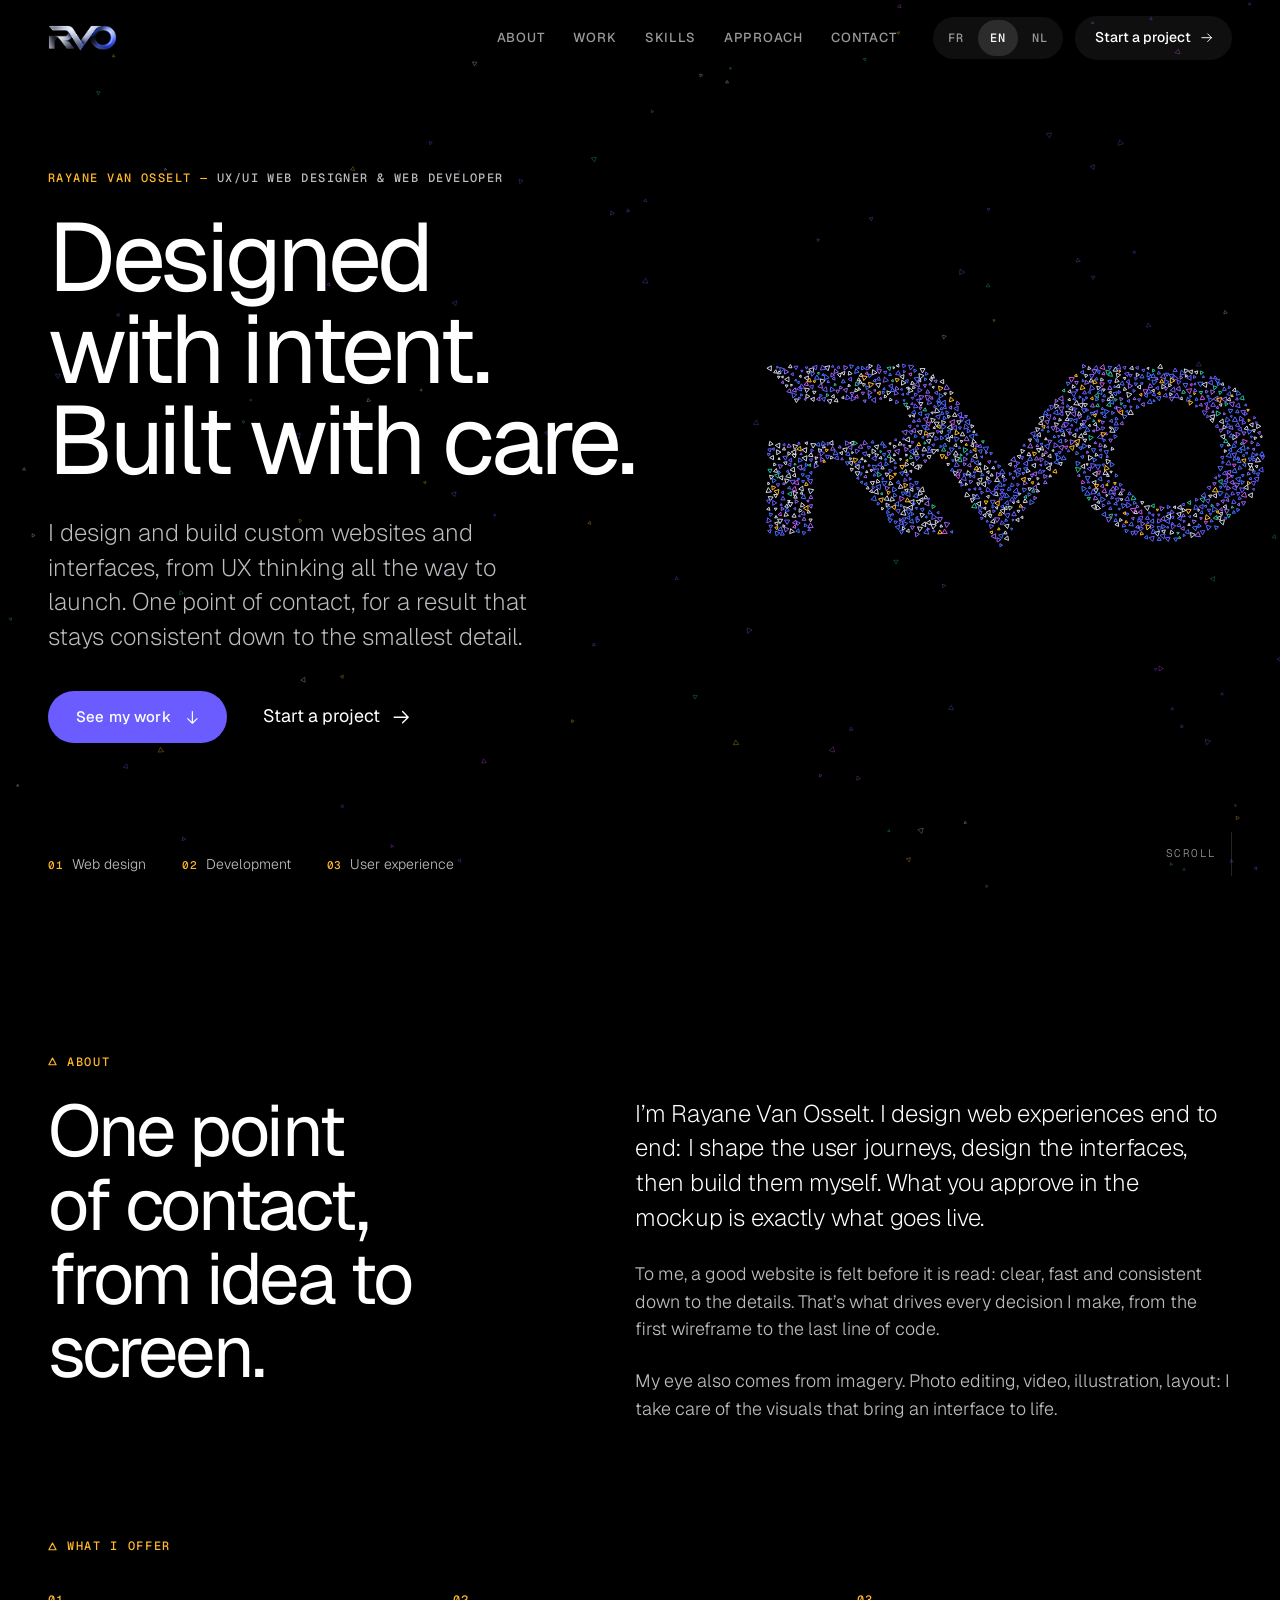
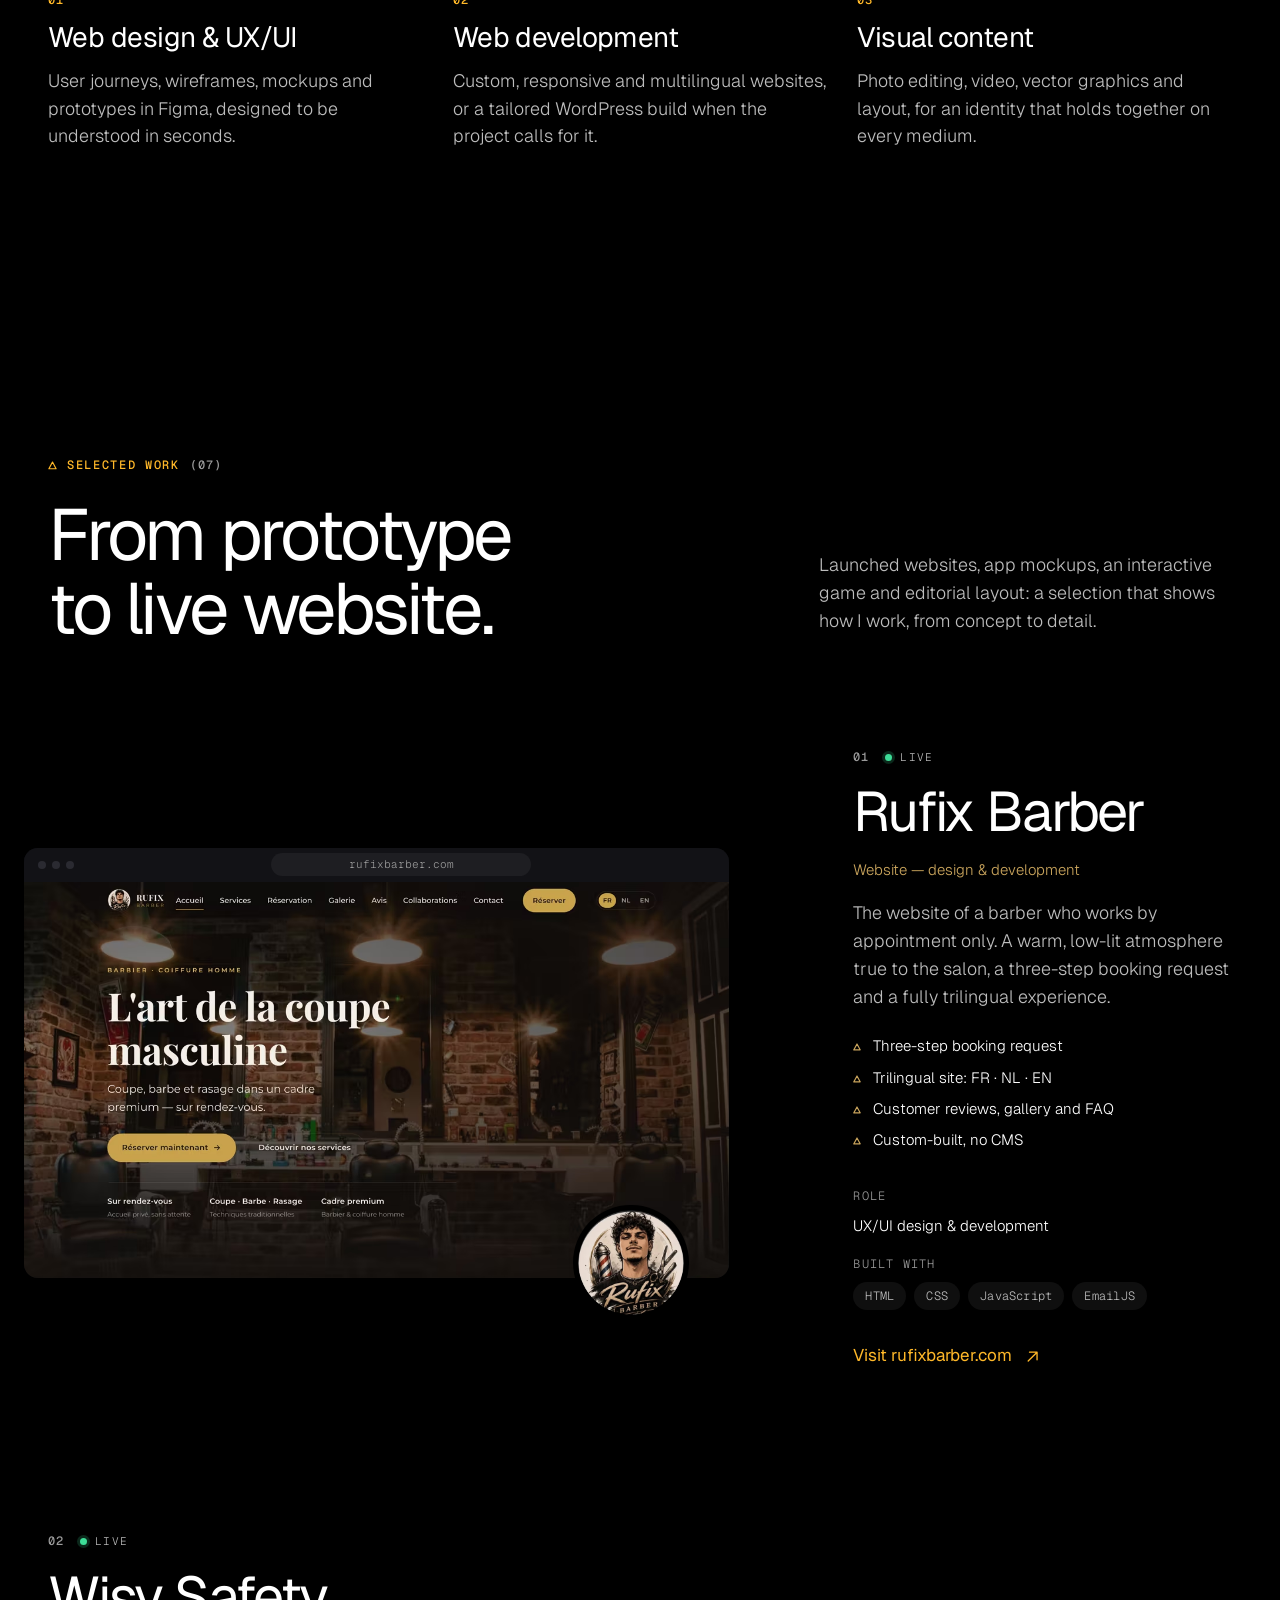
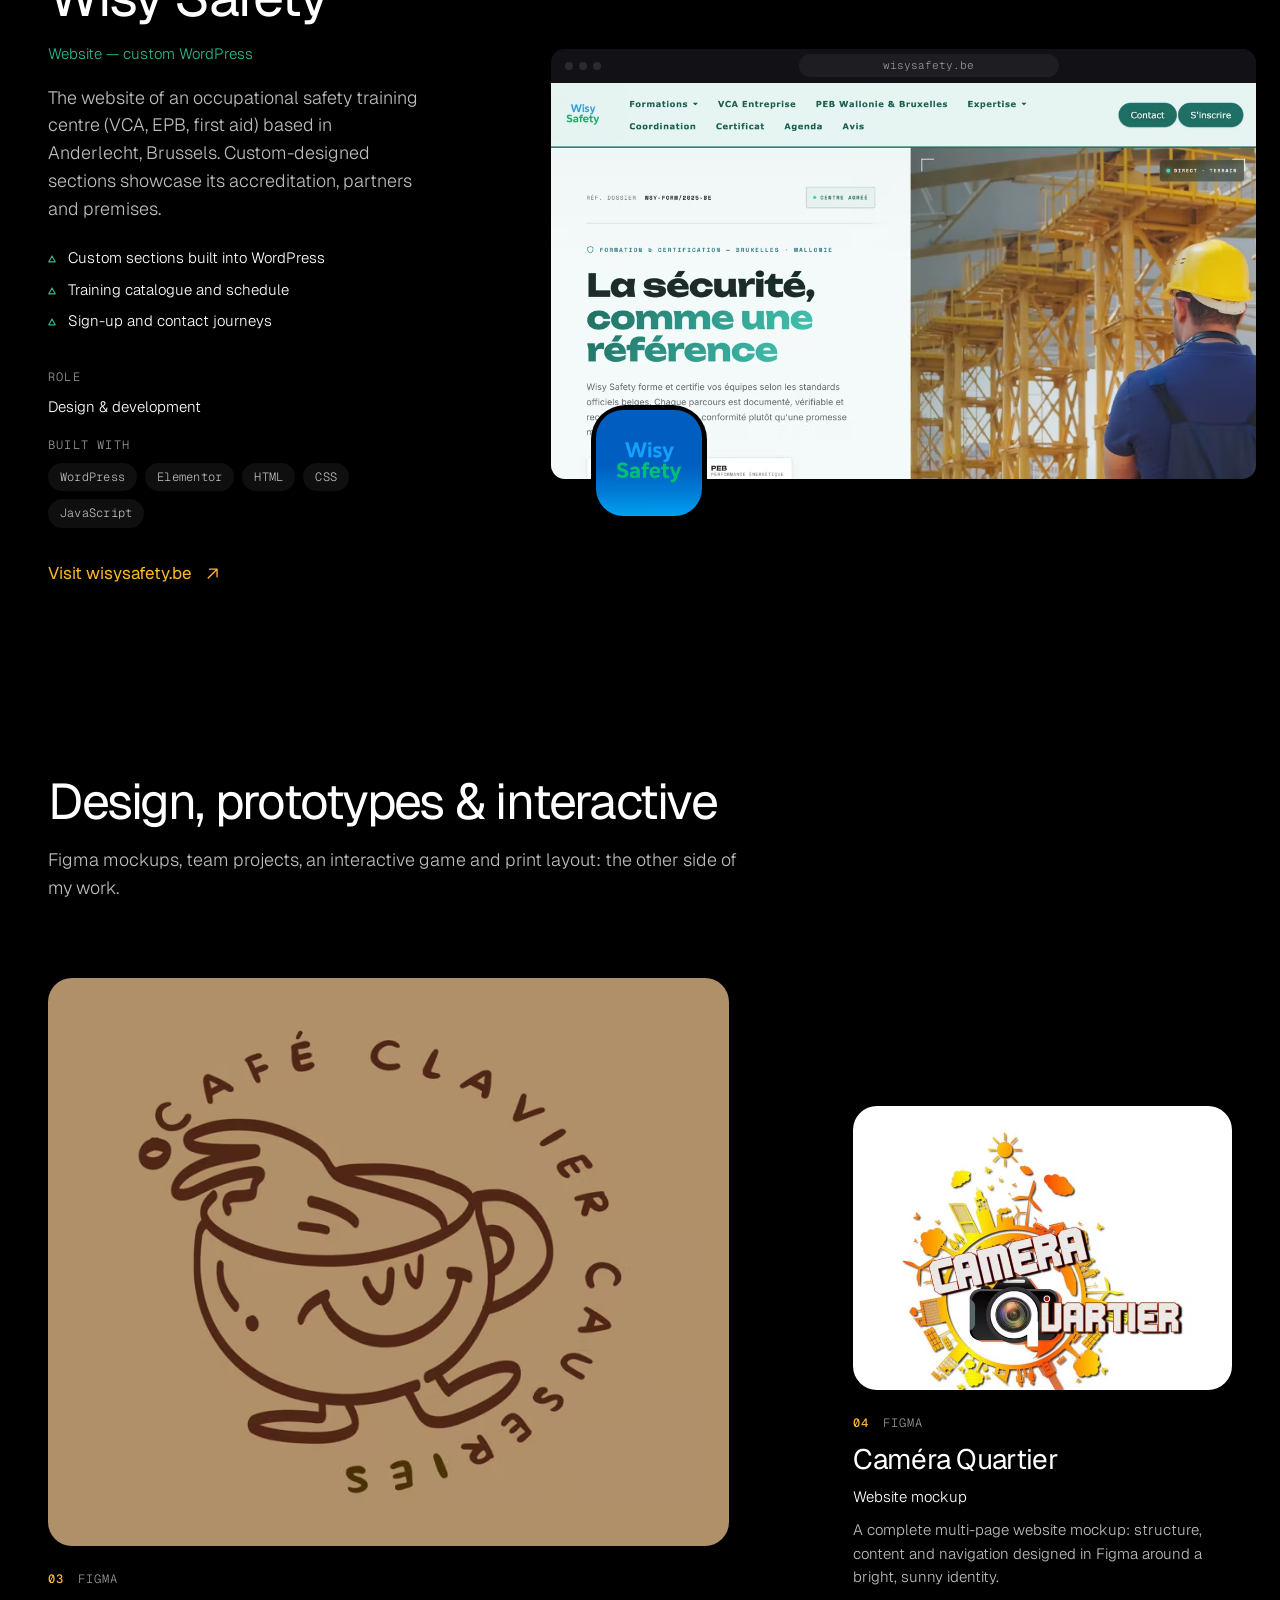
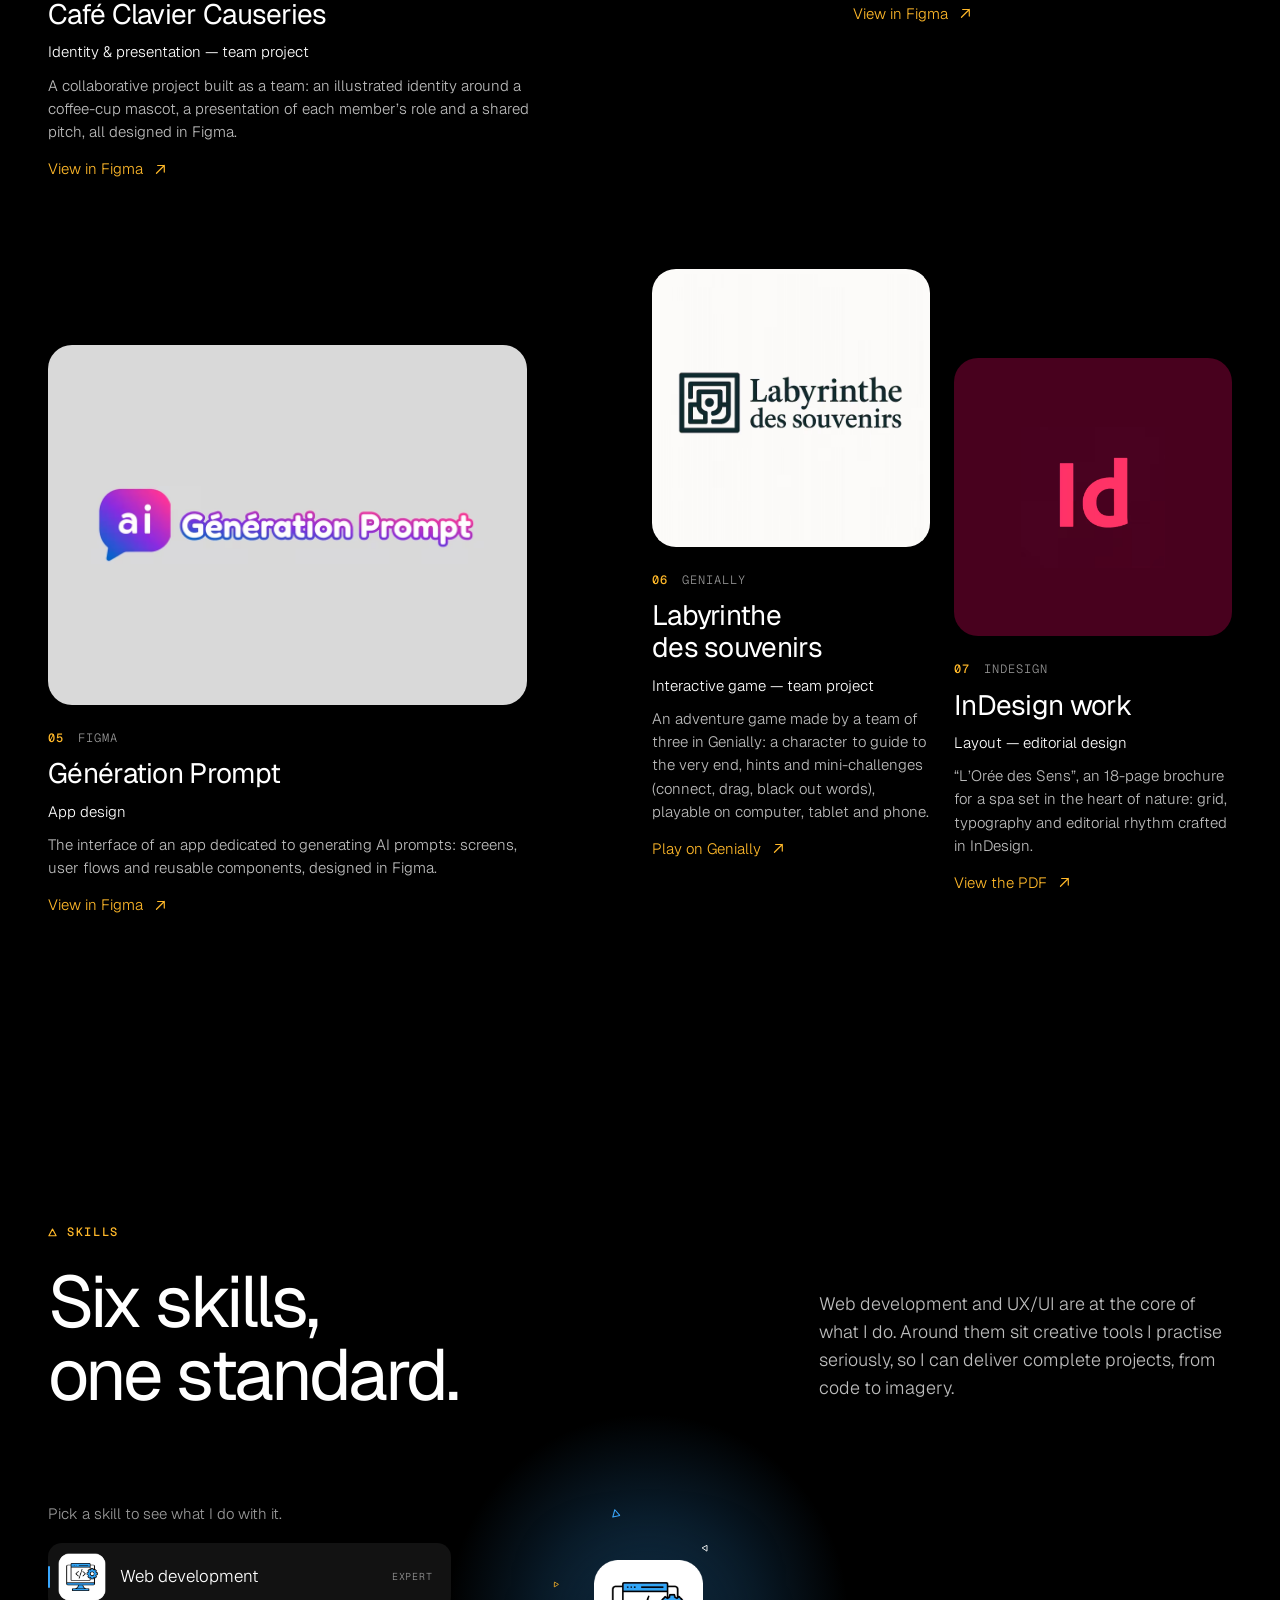
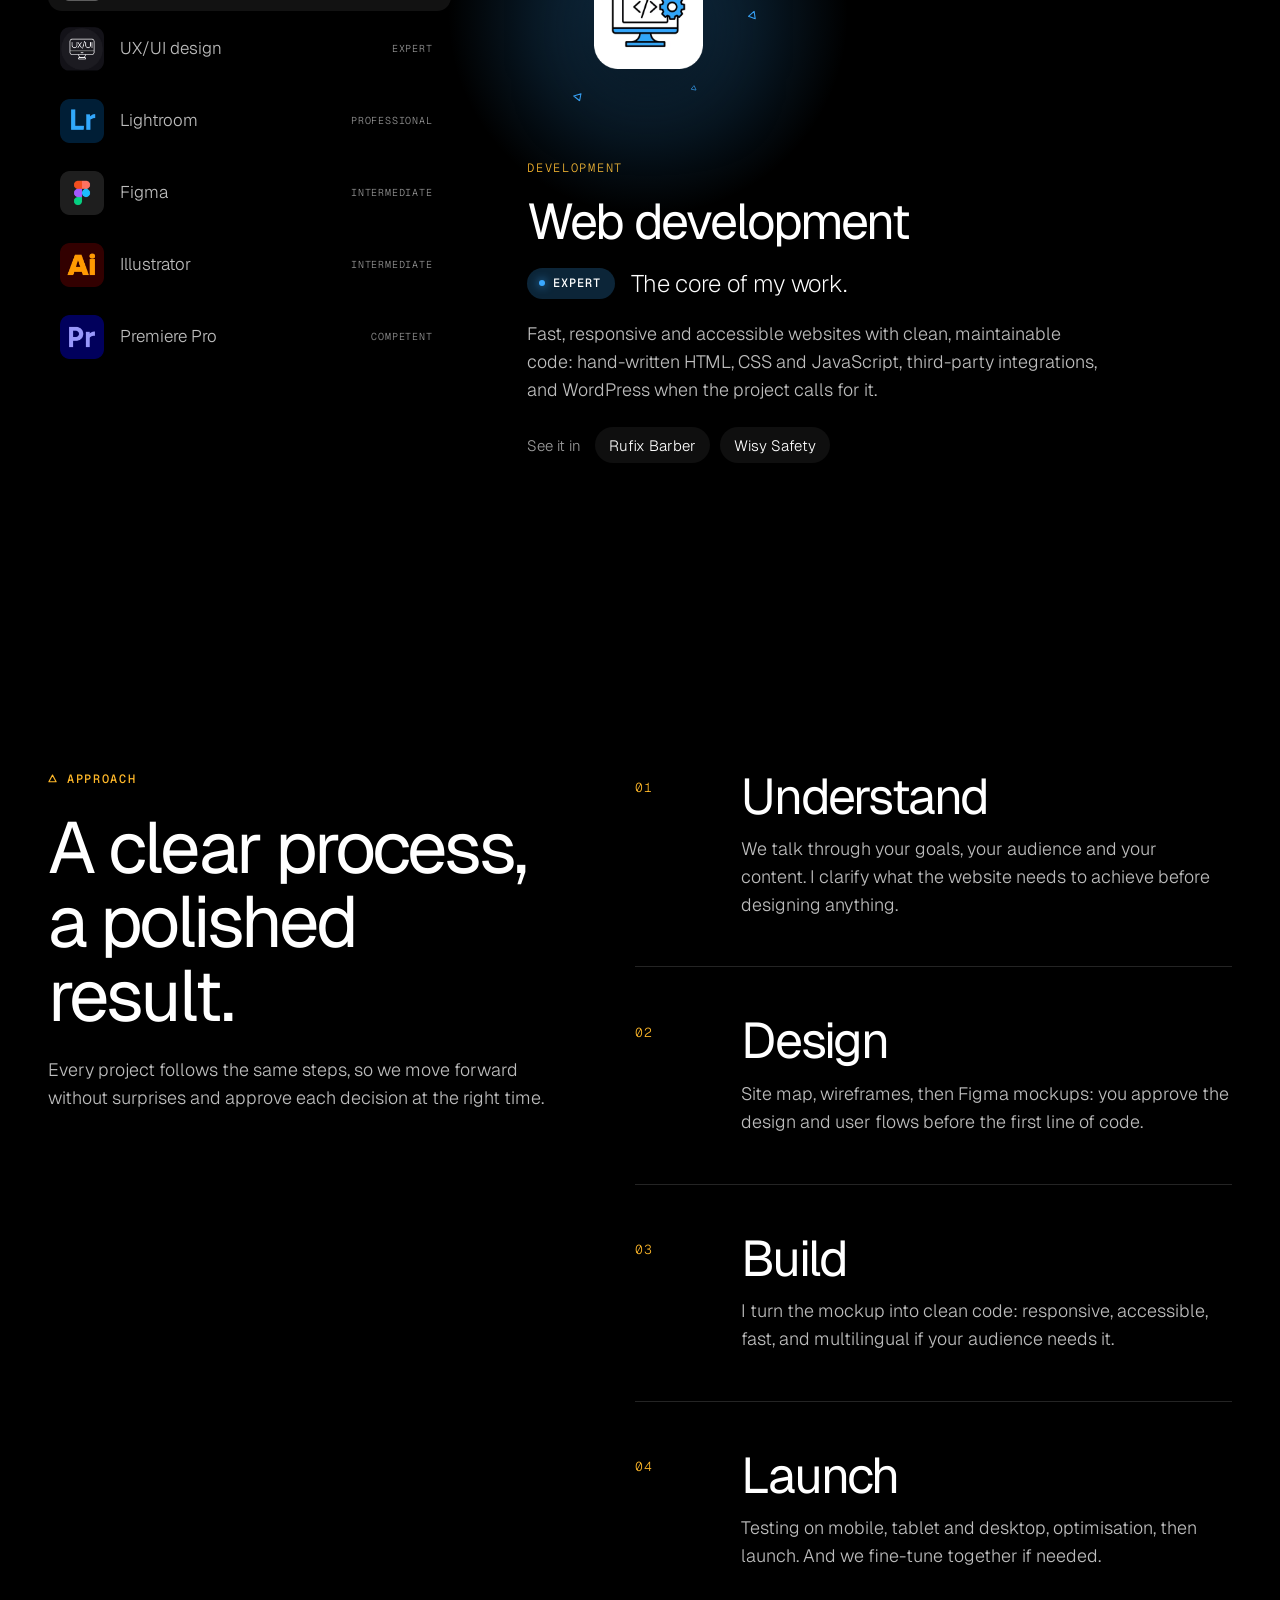
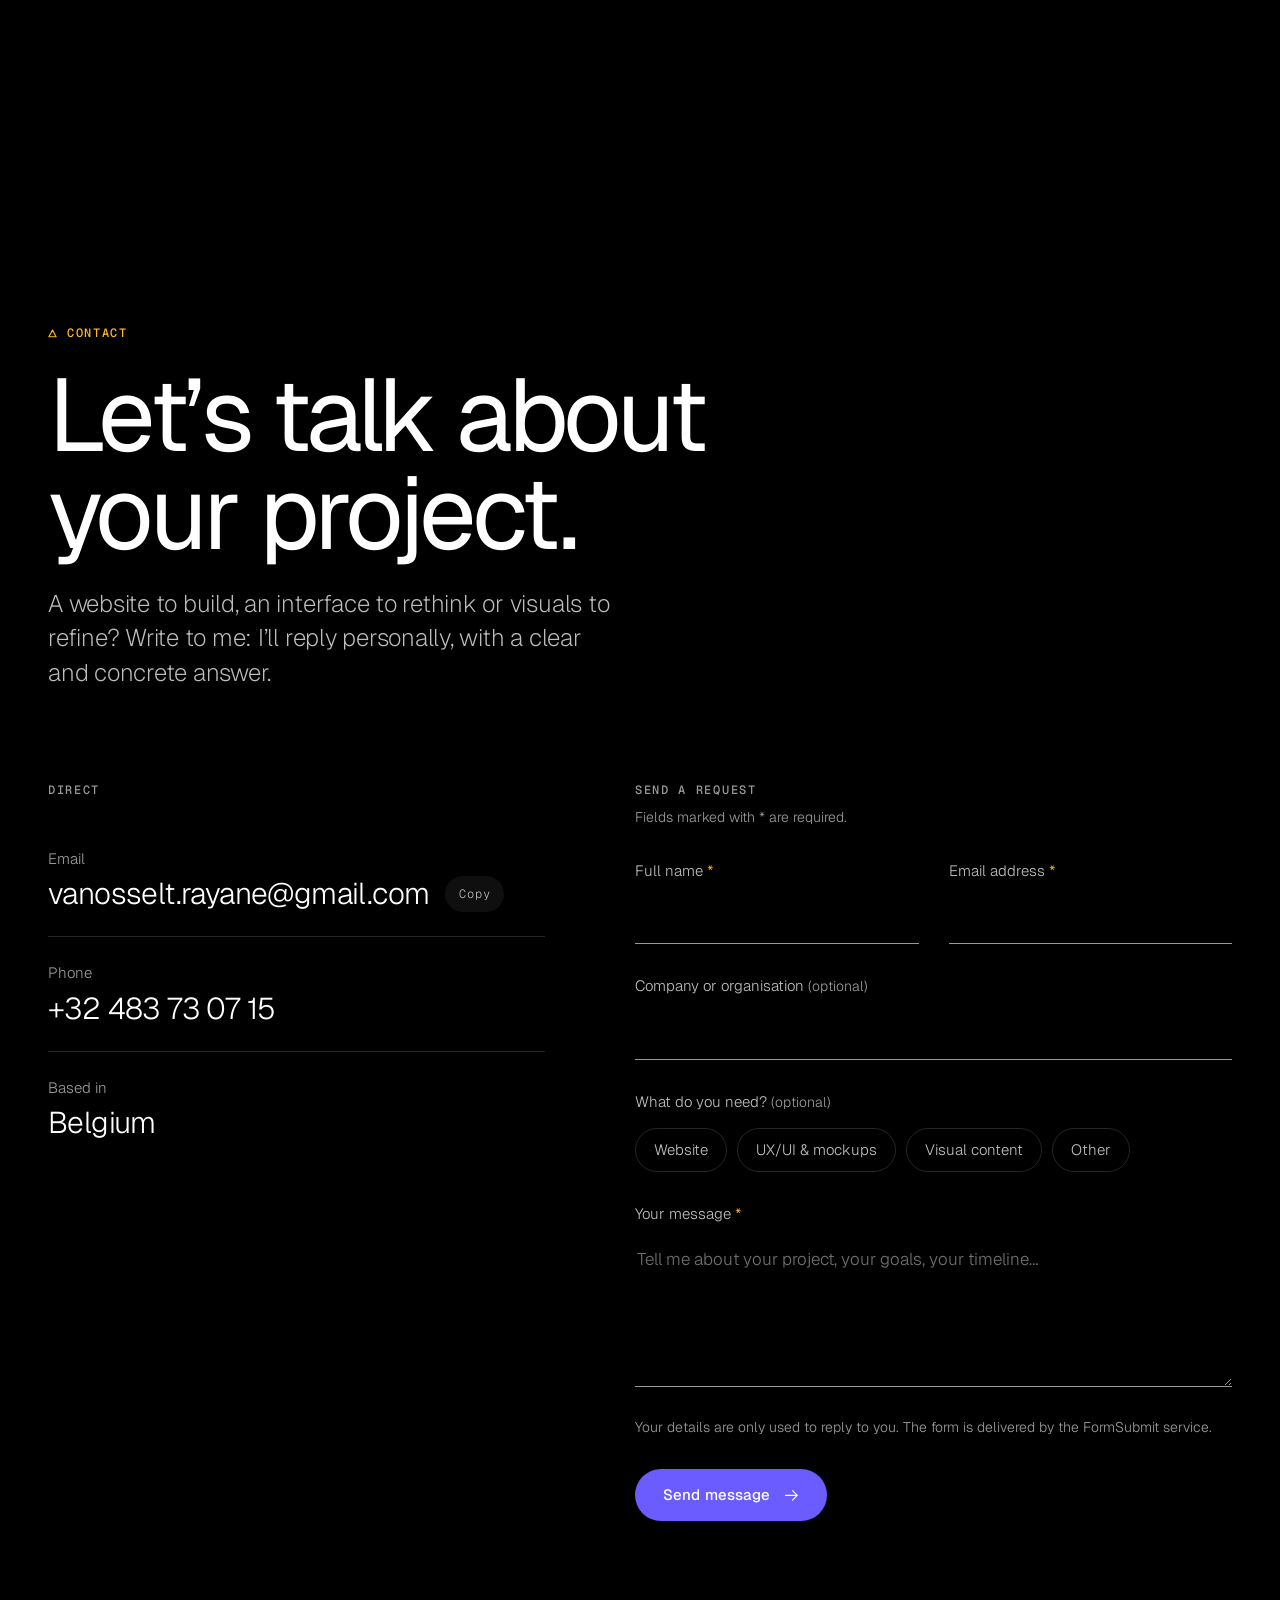
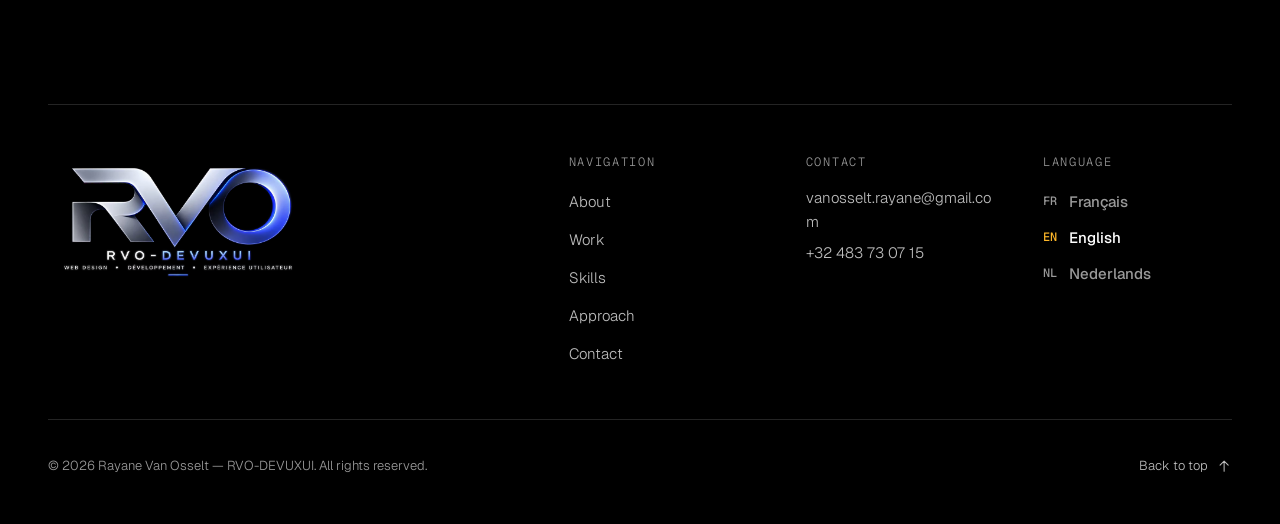
==== en/index.html @ b2748420 "Création du projet" ====
<!doctype html>
<html lang="en" class="no-js">
<head>
  <meta charset="utf-8">
  <meta name="viewport" content="width=device-width, initial-scale=1, viewport-fit=cover">
  <title>Rayane Van Osselt — UX/UI Web Designer &amp; Web Developer | RVO</title>
  <meta name="description" content="Portfolio of Rayane Van Osselt (RVO), UX/UI web designer and web developer in Belgium: custom websites, interfaces and polished visuals.">
  <meta name="author" content="Rayane Van Osselt">
  <link rel="canonical" href="https://rayanevanosselt.github.io/My-Portofolio/en/">
  <link rel="alternate" hreflang="fr" href="https://rayanevanosselt.github.io/My-Portofolio/">
  <link rel="alternate" hreflang="en" href="https://rayanevanosselt.github.io/My-Portofolio/en/">
  <link rel="alternate" hreflang="nl" href="https://rayanevanosselt.github.io/My-Portofolio/nl/">
  <link rel="alternate" hreflang="x-default" href="https://rayanevanosselt.github.io/My-Portofolio/">

  <meta name="theme-color" content="#000000">
  <meta name="color-scheme" content="dark">

  <meta property="og:type" content="website">
  <meta property="og:site_name" content="RVO — Rayane Van Osselt">
  <meta property="og:title" content="Rayane Van Osselt — Web design, development &amp; UX/UI">
  <meta property="og:description" content="Portfolio of Rayane Van Osselt (RVO), UX/UI web designer and web developer in Belgium: custom websites, interfaces and polished visuals.">
  <meta property="og:url" content="https://rayanevanosselt.github.io/My-Portofolio/en/">
  <meta property="og:image" content="https://rayanevanosselt.github.io/My-Portofolio/assets/img/brand/og-image.jpg">
  <meta property="og:image:width" content="1200">
  <meta property="og:image:height" content="630">
  <meta property="og:image:alt" content="RVO-DEVUXUI logo: web design, development, user experience">
  <meta property="og:locale" content="en_GB">
  <meta property="og:locale:alternate" content="fr_BE">
  <meta property="og:locale:alternate" content="nl_BE">

  <meta name="twitter:card" content="summary_large_image">

  <link rel="icon" href="../favicon.ico" sizes="32x32 48x48">
  <link rel="apple-touch-icon" href="../assets/img/brand/apple-touch-icon.png">
  <link rel="manifest" href="../site.webmanifest">

  <link rel="preconnect" href="https://fonts.googleapis.com">
  <link rel="preconnect" href="https://fonts.gstatic.com" crossorigin>
  <link rel="stylesheet" href="https://fonts.googleapis.com/css2?family=Geist+Mono:wght@400;500&family=Geist:wght@200..700&display=swap">
  <link rel="stylesheet" href="../assets/css/main.css?v=68f683b667">

  <script>
    (function (d, w) {
      var root = d.documentElement;
      root.classList.replace('no-js', 'js');
      try {
        var saved = w.localStorage.getItem('rvo:lang');
        if (w.sessionStorage.getItem('rvo:lang-switch')) root.classList.add('is-lang-switch');
      } catch (e) {}
    })(document, window);
  </script>
  <script type="importmap">{"imports":{"../assets/js/data/rvo-points.js":"../assets/js/data/rvo-points.js?v=3d1e92873a","../assets/js/main.js":"../assets/js/main.js?v=f0aefd84a9","../assets/js/modules/constellation.js":"../assets/js/modules/constellation.js?v=b98fe73303","../assets/js/modules/contact.js":"../assets/js/modules/contact.js?v=19152c16e9","../assets/js/modules/header.js":"../assets/js/modules/header.js?v=0f2d52e642","../assets/js/modules/language.js":"../assets/js/modules/language.js?v=b19ee75278","../assets/js/modules/menu.js":"../assets/js/modules/menu.js?v=546b6b1511","../assets/js/modules/reveal.js":"../assets/js/modules/reveal.js?v=4427d37635","../assets/js/modules/skills.js":"../assets/js/modules/skills.js?v=ba163e7f9e"}}</script>
  <link rel="modulepreload" href="../assets/js/data/rvo-points.js?v=3d1e92873a">
  <link rel="modulepreload" href="../assets/js/modules/constellation.js?v=b98fe73303">
  <link rel="modulepreload" href="../assets/js/modules/contact.js?v=19152c16e9">
  <link rel="modulepreload" href="../assets/js/modules/header.js?v=0f2d52e642">
  <link rel="modulepreload" href="../assets/js/modules/language.js?v=b19ee75278">
  <link rel="modulepreload" href="../assets/js/modules/menu.js?v=546b6b1511">
  <link rel="modulepreload" href="../assets/js/modules/reveal.js?v=4427d37635">
  <link rel="modulepreload" href="../assets/js/modules/skills.js?v=ba163e7f9e">

  <script type="module" src="../assets/js/main.js?v=0e2c525be6"></script>
  <script type="application/ld+json">{"@context":"https://schema.org","@graph":[{"@type":"Person","@id":"https://rayanevanosselt.github.io/My-Portofolio/#person","name":"Rayane Van Osselt","alternateName":"RVO","jobTitle":"UX/UI web designer & web developer","url":"https://rayanevanosselt.github.io/My-Portofolio/","email":"mailto:vanosselt.rayane@gmail.com","telephone":"+32483730715","image":"https://rayanevanosselt.github.io/My-Portofolio/assets/img/brand/og-image.jpg","knowsAbout":["Web development","UX/UI design","Figma","Adobe Illustrator","Adobe Lightroom","Adobe Premiere Pro","WordPress"]},{"@type":"WebSite","@id":"https://rayanevanosselt.github.io/My-Portofolio/#website","url":"https://rayanevanosselt.github.io/My-Portofolio/","name":"RVO — Rayane Van Osselt","inLanguage":["fr","en","nl"],"publisher":{"@id":"https://rayanevanosselt.github.io/My-Portofolio/#person"}},{"@type":"WebPage","@id":"https://rayanevanosselt.github.io/My-Portofolio/en/#webpage","url":"https://rayanevanosselt.github.io/My-Portofolio/en/","name":"Rayane Van Osselt — UX/UI Web Designer & Web Developer | RVO","description":"Portfolio of Rayane Van Osselt (RVO), UX/UI web designer and web developer in Belgium: custom websites, interfaces and polished visuals.","inLanguage":"en","isPartOf":{"@id":"https://rayanevanosselt.github.io/My-Portofolio/#website"},"about":{"@id":"https://rayanevanosselt.github.io/My-Portofolio/#person"}}]}</script>
</head>
<body>
  <a class="skip-link" href="#main">Skip to content</a>

  <header class="site-header" data-header>
    <div class="site-header__inner">
      <a class="brand" href="#top" aria-label="RVO — Rayane Van Osselt, back to top">
        <picture class="brand__mark">
          <source type="image/avif" srcset="../assets/img/brand/rvo-mark.avif">
          <img src="../assets/img/brand/rvo-mark.png" width="342" height="128" alt="">
        </picture>
        <span class="brand__name" aria-hidden="true">Rayane Van Osselt</span>
      </a>

      <nav class="site-nav" aria-label="Main navigation">
        <ul class="site-nav__list">
          <li><a href="#about" data-nav-link="about"><span class="nav-index" aria-hidden="true">01</span><span class="nav-label">About</span></a></li>
<li><a href="#work" data-nav-link="work"><span class="nav-index" aria-hidden="true">02</span><span class="nav-label">Work</span></a></li>
<li><a href="#skills" data-nav-link="skills"><span class="nav-index" aria-hidden="true">03</span><span class="nav-label">Skills</span></a></li>
<li><a href="#method" data-nav-link="method"><span class="nav-index" aria-hidden="true">04</span><span class="nav-label">Approach</span></a></li>
<li><a href="#contact" data-nav-link="contact"><span class="nav-index" aria-hidden="true">05</span><span class="nav-label">Contact</span></a></li>

        </ul>
      </nav>

      <div class="site-header__actions">
        <nav class="lang-switch" aria-label="Choose language">
          <ul class="lang-switch__list">
            <li><a class="lang-link" href="../" hreflang="fr" lang="fr" data-lang-link="fr"><span class="lang-link__short" aria-hidden="true">FR</span><span class="lang-link__name">Français</span></a></li>
<li><a class="lang-link" href="./" hreflang="en" lang="en" data-lang-link="en" aria-current="true"><span class="lang-link__short" aria-hidden="true">EN</span><span class="lang-link__name">English</span></a></li>
<li><a class="lang-link" href="../nl/" hreflang="nl" lang="nl" data-lang-link="nl"><span class="lang-link__short" aria-hidden="true">NL</span><span class="lang-link__name">Nederlands</span></a></li>

          </ul>
        </nav>
        <a class="header-cta" href="#contact"><span>Start a project</span><svg class="icon" viewBox="0 0 24 24" aria-hidden="true" focusable="false"><path d="M4.5 12h15m-6-6 6 6-6 6"/></svg></a>
        <button class="menu-button" type="button" aria-expanded="false" aria-controls="mobile-menu" data-menu-open>
          <span class="sr-only">Open menu</span>
          <span class="menu-button__bars" aria-hidden="true"></span>
        </button>
      </div>
    </div>
  </header>

  <dialog class="mobile-menu" id="mobile-menu" aria-label="Menu" data-menu>
    <div class="mobile-menu__top">
      <picture class="brand__mark">
        <source type="image/avif" srcset="../assets/img/brand/rvo-mark.avif">
        <img src="../assets/img/brand/rvo-mark.png" width="342" height="128" alt="RVO">
      </picture>
      <button class="menu-close" type="button" data-menu-close>
        <span class="sr-only">Close menu</span>
        <span class="menu-close__icon" aria-hidden="true"></span>
      </button>
    </div>
    <nav class="mobile-menu__nav" aria-label="Main navigation">
      <ul>
        <li><a href="#about" data-nav-link="about"><span class="nav-index" aria-hidden="true">01</span><span class="nav-label">About</span></a></li>
<li><a href="#work" data-nav-link="work"><span class="nav-index" aria-hidden="true">02</span><span class="nav-label">Work</span></a></li>
<li><a href="#skills" data-nav-link="skills"><span class="nav-index" aria-hidden="true">03</span><span class="nav-label">Skills</span></a></li>
<li><a href="#method" data-nav-link="method"><span class="nav-index" aria-hidden="true">04</span><span class="nav-label">Approach</span></a></li>
<li><a href="#contact" data-nav-link="contact"><span class="nav-index" aria-hidden="true">05</span><span class="nav-label">Contact</span></a></li>

      </ul>
    </nav>
    <div class="mobile-menu__foot">
      <nav class="lang-switch lang-switch--full" aria-label="Choose language">
        <ul class="lang-switch__list">
          <li><a class="lang-link" href="../" hreflang="fr" lang="fr" data-lang-link="fr"><span class="lang-link__short" aria-hidden="true">FR</span><span class="lang-link__name">Français</span></a></li>
<li><a class="lang-link" href="./" hreflang="en" lang="en" data-lang-link="en" aria-current="true"><span class="lang-link__short" aria-hidden="true">EN</span><span class="lang-link__name">English</span></a></li>
<li><a class="lang-link" href="../nl/" hreflang="nl" lang="nl" data-lang-link="nl"><span class="lang-link__short" aria-hidden="true">NL</span><span class="lang-link__name">Nederlands</span></a></li>

        </ul>
      </nav>
      <a class="mobile-menu__mail" href="mailto:vanosselt.rayane@gmail.com?subject=Collaboration%20request%20%E2%80%94%20Portfolio">vanosselt.rayane@gmail.com</a>
    </div>
  </dialog>

  <main id="main">
    <section class="hero" id="top" aria-labelledby="hero-title" data-hero>
      <canvas class="hero__canvas" aria-hidden="true" data-constellation></canvas>
      <div class="hero__inner container">
        <div class="hero__visual" aria-hidden="true" data-constellation-target>
          <picture class="hero__fallback">
            <source type="image/avif" srcset="../assets/img/brand/rvo-mark.avif">
            <img src="../assets/img/brand/rvo-mark.png" width="342" height="128" alt="">
          </picture>
        </div>
        <div class="hero__copy">
          <h1 class="hero__title" id="hero-title">
            <span class="hero__eyebrow"><span>Rayane Van Osselt</span><span class="hero__sep" aria-hidden="true"> — </span><span class="hero__role">UX/UI web designer &amp; web developer</span></span>
            <span class="hero__headline">Designed with&nbsp;intent.<br> Built with&nbsp;care.</span>
          </h1>
          <p class="hero__lead">I design and build custom websites and interfaces, from UX thinking all the way to launch. One point of contact, for a result that stays consistent down to the smallest detail.</p>
          <div class="hero__actions">
            <a class="btn btn--primary" href="#work"><span>See my work</span><svg class="icon icon--down" viewBox="0 0 24 24" aria-hidden="true" focusable="false"><path d="M12 4.5v15m-6-6 6 6 6-6"/></svg></a>
            <a class="link-arrow" href="#contact"><span>Start a project</span><svg class="icon" viewBox="0 0 24 24" aria-hidden="true" focusable="false"><path d="M4.5 12h15m-6-6 6 6-6 6"/></svg></a>
          </div>
        </div>
      </div>
      <div class="hero__foot container">
        <ol class="hero__disciplines">
          <li><span class="index">01</span>Web design</li>
          <li><span class="index">02</span>Development</li>
          <li><span class="index">03</span>User experience</li>
          
        </ol>
        <a class="scroll-cue" href="#about"><span>Scroll</span><span class="scroll-cue__line" aria-hidden="true"></span></a>
      </div>
    </section>

    <section class="section about" id="about" aria-labelledby="about-title">
      <div class="container">
        <div class="about__grid">
          <header class="section-head about__head">
            <p class="label" data-reveal>About</p>
            <h2 class="title-lg" id="about-title" data-reveal>One point of contact,<br> from idea to screen.</h2>
          </header>
          <div class="about__body">
            <p class="lead" data-reveal>I’m Rayane Van Osselt. I design web experiences end to end: I shape the user journeys, design the interfaces, then build them myself. What you approve in the mockup is exactly what goes live.</p>
            <p data-reveal>To me, a good website is felt before it is read: clear, fast and consistent down to the details. That’s what drives every decision I make, from the first wireframe to the last line of code.</p>
            <p data-reveal>My eye also comes from imagery. Photo editing, video, illustration, layout: I take care of the visuals that bring an interface to life.</p>
          </div>
        </div>

        <div class="services">
          <h3 class="label" data-reveal>What I offer</h3>
          <ul class="services__list">
            <li class="service" data-reveal>
              <span class="index">01</span>
              <h4 class="service__title">Web design &amp; UX/UI</h4>
              <p class="service__text">User journeys, wireframes, mockups and prototypes in Figma, designed to be understood in seconds.</p>
            </li>
            <li class="service" data-reveal>
              <span class="index">02</span>
              <h4 class="service__title">Web development</h4>
              <p class="service__text">Custom, responsive and multilingual websites, or a tailored WordPress build when the project calls for it.</p>
            </li>
            <li class="service" data-reveal>
              <span class="index">03</span>
              <h4 class="service__title">Visual content</h4>
              <p class="service__text">Photo editing, video, vector graphics and layout, for an identity that holds together on every medium.</p>
            </li>
            
          </ul>
        </div>
      </div>
    </section>

    <section class="section work" id="work" aria-labelledby="work-title">
      <div class="container">
        <header class="section-head section-head--split">
          <div>
            <p class="label" data-reveal>Selected work <span class="label__count">(07)</span></p>
            <h2 class="title-lg" id="work-title" data-reveal>From prototype<br> to live website.</h2>
          </div>
          <p class="section-head__intro" data-reveal>Launched websites, app mockups, an interactive game and editorial layout: a selection that shows how I work, from concept to detail.</p>
        </header>

        <div class="cases">
          <article class="case case--rufix" id="project-rufix" aria-labelledby="project-rufix-title" style="--accent: #c9a45c">
            <div class="case__media" data-reveal>
              <a class="browser" href="https://rufixbarber.com/" target="_blank" rel="noopener" tabindex="-1" aria-describedby="new-tab-hint">
                <span class="browser__bar" aria-hidden="true"><span class="browser__dots"></span><span class="browser__url">rufixbarber.com</span></span>
                <span class="browser__screen">
                  <picture>
                    <source type="image/avif" srcset="../assets/img/projects/rufix-site-720.avif 720w, ../assets/img/projects/rufix-site-1200.avif 1200w, ../assets/img/projects/rufix-site-2000.avif 2000w" sizes="(min-width: 1320px) 780px, (min-width: 960px) 60vw, 94vw">
                    <img src="../assets/img/projects/rufix-site-1200.jpg" width="1440" height="900" alt="Rufix Barber homepage, headlined “L’art de la coupe masculine”" loading="lazy" decoding="async">
                  </picture>
                </span>
              </a>
              <picture class="case__badge">
                <source type="image/avif" srcset="../assets/img/projects/rufix-logo-320.avif 320w, ../assets/img/projects/rufix-logo-640.avif 640w" sizes="120px">
                <img src="../assets/img/projects/rufix-logo-320.png" width="320" height="320" alt="Rufix Barber logo" loading="lazy" decoding="async">
              </picture>
            </div>
            <div class="case__info">
              <p class="case__kicker"><span class="index">01</span><span class="live">Live</span></p>
              <h3 class="case__title" id="project-rufix-title" data-reveal>Rufix Barber</h3>
              <p class="case__category" data-reveal>Website — design &amp; development</p>
              <p class="case__summary" data-reveal>The website of a barber who works by appointment only. A warm, low-lit atmosphere true to the salon, a three-step booking request and a fully trilingual experience.</p>
              <ul class="case__features" data-reveal>
                <li>Three-step booking request</li>
                <li>Trilingual site: FR · NL · EN</li>
                <li>Customer reviews, gallery and FAQ</li>
                <li>Custom-built, no CMS</li>
                
              </ul>
              <dl class="case__facts" data-reveal>
                <div><dt>Role</dt><dd>UX/UI design &amp; development</dd></div>
                <div><dt>Built with</dt><dd><ul class="tags"><li>HTML</li><li>CSS</li><li>JavaScript</li><li>EmailJS</li></ul></dd></div>
              </dl>
              <a class="link-arrow link-arrow--lg" href="https://rufixbarber.com/" target="_blank" rel="noopener" aria-describedby="new-tab-hint" data-reveal><span>Visit rufixbarber.com</span><svg class="icon icon--external" viewBox="0 0 24 24" aria-hidden="true" focusable="false"><path d="M7 17 17 7m-8.5 0H17v8.5"/></svg></a>
            </div>
          </article>
          <article class="case case--wisy" id="project-wisy" aria-labelledby="project-wisy-title" style="--accent: #2fb58e">
            <div class="case__media" data-reveal>
              <a class="browser" href="https://wisysafety.be/" target="_blank" rel="noopener" tabindex="-1" aria-describedby="new-tab-hint">
                <span class="browser__bar" aria-hidden="true"><span class="browser__dots"></span><span class="browser__url">wisysafety.be</span></span>
                <span class="browser__screen">
                  <picture>
                    <source type="image/avif" srcset="../assets/img/projects/wisy-site-720.avif 720w, ../assets/img/projects/wisy-site-1200.avif 1200w, ../assets/img/projects/wisy-site-2000.avif 2000w" sizes="(min-width: 1320px) 780px, (min-width: 960px) 60vw, 94vw">
                    <img src="../assets/img/projects/wisy-site-1200.jpg" width="1440" height="900" alt="Wisy Safety homepage, headlined “La sécurité, comme une référence”" loading="lazy" decoding="async">
                  </picture>
                </span>
              </a>
              <picture class="case__badge">
                <source type="image/avif" srcset="../assets/img/projects/wisy-logo-320.avif 320w, ../assets/img/projects/wisy-logo-640.avif 640w" sizes="120px">
                <img src="../assets/img/projects/wisy-logo-320.jpg" width="320" height="320" alt="Wisy Safety logo" loading="lazy" decoding="async">
              </picture>
            </div>
            <div class="case__info">
              <p class="case__kicker"><span class="index">02</span><span class="live">Live</span></p>
              <h3 class="case__title" id="project-wisy-title" data-reveal>Wisy Safety</h3>
              <p class="case__category" data-reveal>Website — custom WordPress</p>
              <p class="case__summary" data-reveal>The website of an occupational safety training centre (VCA, EPB, first aid) based in Anderlecht, Brussels. Custom-designed sections showcase its accreditation, partners and premises.</p>
              <ul class="case__features" data-reveal>
                <li>Custom sections built into WordPress</li>
                <li>Training catalogue and schedule</li>
                <li>Sign-up and contact journeys</li>
                
              </ul>
              <dl class="case__facts" data-reveal>
                <div><dt>Role</dt><dd>Design &amp; development</dd></div>
                <div><dt>Built with</dt><dd><ul class="tags"><li>WordPress</li><li>Elementor</li><li>HTML</li><li>CSS</li><li>JavaScript</li></ul></dd></div>
              </dl>
              <a class="link-arrow link-arrow--lg" href="https://wisysafety.be/" target="_blank" rel="noopener" aria-describedby="new-tab-hint" data-reveal><span>Visit wisysafety.be</span><svg class="icon icon--external" viewBox="0 0 24 24" aria-hidden="true" focusable="false"><path d="M7 17 17 7m-8.5 0H17v8.5"/></svg></a>
            </div>
          </article>
          
        </div>

        <div class="design-work">
          <header class="design-work__head">
            <h3 class="title-md" data-reveal>Design, prototypes &amp; interactive</h3>
            <p data-reveal>Figma mockups, team projects, an interactive game and print layout: the other side of my work.</p>
          </header>
          <ul class="mosaic">
            <li class="tile tile--cafe" id="project-cafe" data-reveal>
              <div class="tile__plate" style="--plate: #b09069; --inset: 4%">
                <picture>
                  <source type="image/avif" srcset="../assets/img/projects/cafe-720.avif 720w, ../assets/img/projects/cafe-1280.avif 1280w" sizes="(min-width: 960px) 45vw, 94vw">
                  <img src="../assets/img/projects/cafe-720.jpg" width="1280" height="1071" alt="Café Clavier Causeries logo: a smiling, hand-drawn coffee cup" loading="lazy" decoding="async">
                </picture>
                <span class="tile__chip" aria-hidden="true"><svg class="icon icon--external" viewBox="0 0 24 24" aria-hidden="true" focusable="false"><path d="M7 17 17 7m-8.5 0H17v8.5"/></svg></span>
              </div>
              <div class="tile__body">
                <p class="tile__meta"><span class="index">03</span><span>Figma</span></p>
                <h4 class="tile__title"><a class="tile__link" href="https://www.figma.com/design/RElyYVF4qAU7IdlGzl4cxj/Team-Caf%C3%A9--Clavier--Causeries---Pratique-collaboratif?node-id=0-1&amp;t=sN4sZSgy4mNBI4lN-1" target="_blank" rel="noopener" aria-describedby="new-tab-hint">Café Clavier Causeries</a></h4>
                <p class="tile__category">Identity &amp; presentation — team project</p>
                <p class="tile__summary">A collaborative project built as a team: an illustrated identity around a coffee-cup mascot, a presentation of each member’s role and a shared pitch, all designed in Figma.</p>
                <p class="tile__cta" aria-hidden="true"><span>View in Figma</span><svg class="icon icon--external" viewBox="0 0 24 24" aria-hidden="true" focusable="false"><path d="M7 17 17 7m-8.5 0H17v8.5"/></svg></p>
              </div>
            </li>
            <li class="tile tile--camera" id="project-camera" data-reveal>
              <div class="tile__plate" style="--plate: #ffffff; --inset: 6%">
                <picture>
                  <source type="image/avif" srcset="../assets/img/projects/camera-640.avif 640w, ../assets/img/projects/camera-1008.avif 1008w" sizes="(min-width: 960px) 45vw, 94vw">
                  <img src="../assets/img/projects/camera-640.jpg" width="1008" height="1008" alt="Caméra Quartier logo: a camera at the centre of an illustrated city" loading="lazy" decoding="async">
                </picture>
                <span class="tile__chip" aria-hidden="true"><svg class="icon icon--external" viewBox="0 0 24 24" aria-hidden="true" focusable="false"><path d="M7 17 17 7m-8.5 0H17v8.5"/></svg></span>
              </div>
              <div class="tile__body">
                <p class="tile__meta"><span class="index">04</span><span>Figma</span></p>
                <h4 class="tile__title"><a class="tile__link" href="https://www.figma.com/design/4PXMrEmzsVbpCA2KM1MdPa/Maquette-cam%C3%A9ra-quartier?node-id=0-1&amp;t=zRcTltkjKUozFzHD-1" target="_blank" rel="noopener" aria-describedby="new-tab-hint">Caméra Quartier</a></h4>
                <p class="tile__category">Website mockup</p>
                <p class="tile__summary">A complete multi-page website mockup: structure, content and navigation designed in Figma around a bright, sunny identity.</p>
                <p class="tile__cta" aria-hidden="true"><span>View in Figma</span><svg class="icon icon--external" viewBox="0 0 24 24" aria-hidden="true" focusable="false"><path d="M7 17 17 7m-8.5 0H17v8.5"/></svg></p>
              </div>
            </li>
            <li class="tile tile--prompt" id="project-prompt" data-reveal>
              <div class="tile__plate" style="--plate: #d9d9d9; --inset: 9%">
                <picture>
                  <source type="image/avif" srcset="../assets/img/projects/prompt-800.avif 800w, ../assets/img/projects/prompt-1600.avif 1600w" sizes="(min-width: 960px) 45vw, 94vw">
                  <img src="../assets/img/projects/prompt-800.jpg" width="1824" height="364" alt="Génération Prompt logo: a gradient “ai” speech bubble" loading="lazy" decoding="async">
                </picture>
                <span class="tile__chip" aria-hidden="true"><svg class="icon icon--external" viewBox="0 0 24 24" aria-hidden="true" focusable="false"><path d="M7 17 17 7m-8.5 0H17v8.5"/></svg></span>
              </div>
              <div class="tile__body">
                <p class="tile__meta"><span class="index">05</span><span>Figma</span></p>
                <h4 class="tile__title"><a class="tile__link" href="https://www.figma.com/design/RGqMD31JvasyM11NjWlvBk/G%C3%A9n%C3%A9ration-Prompt?node-id=0-1&amp;t=gr6GIJBHIB88enQC-1" target="_blank" rel="noopener" aria-describedby="new-tab-hint">Génération Prompt</a></h4>
                <p class="tile__category">App design</p>
                <p class="tile__summary">The interface of an app dedicated to generating AI prompts: screens, user flows and reusable components, designed in Figma.</p>
                <p class="tile__cta" aria-hidden="true"><span>View in Figma</span><svg class="icon icon--external" viewBox="0 0 24 24" aria-hidden="true" focusable="false"><path d="M7 17 17 7m-8.5 0H17v8.5"/></svg></p>
              </div>
            </li>
            <li class="tile tile--labyrinthe" id="project-labyrinthe" data-reveal>
              <div class="tile__plate" style="--plate: #fcfbf9; --inset: 2%">
                <picture>
                  <source type="image/avif" srcset="../assets/img/projects/labyrinthe-640.avif 640w, ../assets/img/projects/labyrinthe-1024.avif 1024w" sizes="(min-width: 960px) 45vw, 94vw">
                  <img src="../assets/img/projects/labyrinthe-640.jpg" width="1024" height="1024" alt="Labyrinthe des souvenirs logo: a stylised square maze" loading="lazy" decoding="async">
                </picture>
                <span class="tile__chip" aria-hidden="true"><svg class="icon icon--external" viewBox="0 0 24 24" aria-hidden="true" focusable="false"><path d="M7 17 17 7m-8.5 0H17v8.5"/></svg></span>
              </div>
              <div class="tile__body">
                <p class="tile__meta"><span class="index">06</span><span>Genially</span></p>
                <h4 class="tile__title"><a class="tile__link" href="https://view.genially.com/658003e9ac1dbd0014b8f072" target="_blank" rel="noopener" aria-describedby="new-tab-hint">Labyrinthe des souvenirs</a></h4>
                <p class="tile__category">Interactive game — team project</p>
                <p class="tile__summary">An adventure game made by a team of three in Genially: a character to guide to the very end, hints and mini-challenges (connect, drag, black out words), playable on computer, tablet and phone.</p>
                <p class="tile__cta" aria-hidden="true"><span>Play on Genially</span><svg class="icon icon--external" viewBox="0 0 24 24" aria-hidden="true" focusable="false"><path d="M7 17 17 7m-8.5 0H17v8.5"/></svg></p>
              </div>
            </li>
            <li class="tile tile--indesign" id="project-indesign" data-reveal>
              <div class="tile__plate" style="--plate: #48011e; --inset: 24%">
                <picture>
                  <source type="image/avif" srcset="../assets/img/projects/indesign-500.avif 500w" sizes="(min-width: 960px) 45vw, 94vw">
                  <img src="../assets/img/projects/indesign-500.jpg" width="500" height="488" alt="Adobe InDesign icon" loading="lazy" decoding="async">
                </picture>
                <span class="tile__chip" aria-hidden="true"><svg class="icon icon--external" viewBox="0 0 24 24" aria-hidden="true" focusable="false"><path d="M7 17 17 7m-8.5 0H17v8.5"/></svg></span>
              </div>
              <div class="tile__body">
                <p class="tile__meta"><span class="index">07</span><span>InDesign</span></p>
                <h4 class="tile__title"><a class="tile__link" href="https://drive.google.com/file/d/1celDfAQkuU2JuAsVcUZZHq5HIpRlDsSl/view?usp=sharing" target="_blank" rel="noopener" aria-describedby="new-tab-hint">InDesign work</a></h4>
                <p class="tile__category">Layout — editorial design</p>
                <p class="tile__summary">“L’Orée des Sens”, an 18-page brochure for a spa set in the heart of nature: grid, typography and editorial rhythm crafted in InDesign.</p>
                <p class="tile__cta" aria-hidden="true"><span>View the PDF</span><svg class="icon icon--external" viewBox="0 0 24 24" aria-hidden="true" focusable="false"><path d="M7 17 17 7m-8.5 0H17v8.5"/></svg></p>
              </div>
            </li>
            
          </ul>
        </div>
      </div>
    </section>

    <section class="section skills" id="skills" aria-labelledby="skills-title">
      <div class="container">
        <header class="section-head section-head--split">
          <div>
            <p class="label" data-reveal>Skills</p>
            <h2 class="title-lg" id="skills-title" data-reveal>Six skills,<br> one standard.</h2>
          </div>
          <p class="section-head__intro" data-reveal>Web development and UX/UI are at the core of what I do. Around them sit creative tools I practise seriously, so I can deliver complete projects, from code to imagery.</p>
        </header>

        <div class="skills__console" data-skills data-reveal>
          <div class="skills__rail">
            <p class="skills__hint" id="skills-hint">Pick a skill to see what I do with it.</p>
            <div class="skills__list" role="tablist" aria-label="My skills" aria-describedby="skills-hint">
              <button class="skill-tab" type="button" role="tab" id="skill-tab-web" aria-controls="skill-panel-web" aria-selected="true" tabindex="0" style="--skill: #3aa8ff" data-color="#3aa8ff">
                <picture class="skill-tab__icon">
                  <source type="image/avif" srcset="../assets/img/skills/web-dev.avif">
                  <img src="../assets/img/skills/web-dev.png" width="320" height="320" alt="" loading="lazy" decoding="async">
                </picture>
                <span class="skill-tab__name">Web development</span>
                <span class="skill-tab__level">Expert</span>
              </button>
              <button class="skill-tab" type="button" role="tab" id="skill-tab-uxui" aria-controls="skill-panel-uxui" aria-selected="false" tabindex="-1" style="--skill: #9d8cff" data-color="#9d8cff">
                <picture class="skill-tab__icon">
                  <source type="image/avif" srcset="../assets/img/skills/ux-ui.avif">
                  <img src="../assets/img/skills/ux-ui.png" width="320" height="320" alt="" loading="lazy" decoding="async">
                </picture>
                <span class="skill-tab__name">UX/UI design</span>
                <span class="skill-tab__level">Expert</span>
              </button>
              <button class="skill-tab" type="button" role="tab" id="skill-tab-lightroom" aria-controls="skill-panel-lightroom" aria-selected="false" tabindex="-1" style="--skill: #31a8ff" data-color="#31a8ff">
                <picture class="skill-tab__icon">
                  <source type="image/avif" srcset="../assets/img/skills/lightroom.avif">
                  <img src="../assets/img/skills/lightroom.png" width="320" height="320" alt="" loading="lazy" decoding="async">
                </picture>
                <span class="skill-tab__name">Lightroom</span>
                <span class="skill-tab__level">Professional</span>
              </button>
              <button class="skill-tab" type="button" role="tab" id="skill-tab-figma" aria-controls="skill-panel-figma" aria-selected="false" tabindex="-1" style="--skill: #a259ff" data-color="#a259ff">
                <picture class="skill-tab__icon">
                  <source type="image/avif" srcset="../assets/img/skills/figma.avif">
                  <img src="../assets/img/skills/figma.png" width="320" height="320" alt="" loading="lazy" decoding="async">
                </picture>
                <span class="skill-tab__name">Figma</span>
                <span class="skill-tab__level">Intermediate</span>
              </button>
              <button class="skill-tab" type="button" role="tab" id="skill-tab-illustrator" aria-controls="skill-panel-illustrator" aria-selected="false" tabindex="-1" style="--skill: #ff9a00" data-color="#ff9a00">
                <picture class="skill-tab__icon">
                  <source type="image/avif" srcset="../assets/img/skills/illustrator.avif">
                  <img src="../assets/img/skills/illustrator.png" width="320" height="320" alt="" loading="lazy" decoding="async">
                </picture>
                <span class="skill-tab__name">Illustrator</span>
                <span class="skill-tab__level">Intermediate</span>
              </button>
              <button class="skill-tab" type="button" role="tab" id="skill-tab-premiere" aria-controls="skill-panel-premiere" aria-selected="false" tabindex="-1" style="--skill: #9999ff" data-color="#9999ff">
                <picture class="skill-tab__icon">
                  <source type="image/avif" srcset="../assets/img/skills/premiere-pro.avif">
                  <img src="../assets/img/skills/premiere-pro.png" width="320" height="320" alt="" loading="lazy" decoding="async">
                </picture>
                <span class="skill-tab__name">Premiere Pro</span>
                <span class="skill-tab__level">Competent</span>
              </button>
              
            </div>
          </div>

          <div class="skills__stage">
            <div class="skill-panel" role="tabpanel" id="skill-panel-web" aria-labelledby="skill-tab-web" tabindex="0" style="--skill-own: #3aa8ff">
              <div class="skill-panel__art" aria-hidden="true">
                <span class="skill-panel__orbit"><i></i><i></i><i></i><i></i><i></i><i></i></span>
                <picture>
                  <source type="image/avif" srcset="../assets/img/skills/web-dev.avif">
                  <img src="../assets/img/skills/web-dev.png" width="320" height="320" alt="" loading="lazy" decoding="async">
                </picture>
              </div>
              <div class="skill-panel__content">
                <p class="skill-panel__group">Development</p>
                <h3 class="skill-panel__name">Web development</h3>
                <p class="skill-panel__level"><span class="level-badge level-badge--expert"><span class="sr-only">Level: </span>Expert</span><span class="skill-panel__tagline">The core of my work.</span></p>
                <p class="skill-panel__desc">Fast, responsive and accessible websites with clean, maintainable code: hand-written HTML, CSS and JavaScript, third-party integrations, and WordPress when the project calls for it.</p>
                <p class="skill-panel__used"><span class="skill-panel__used-label">See it in</span><a href="#project-rufix">Rufix Barber</a><a href="#project-wisy">Wisy Safety</a></p>
              </div>
            </div>
            <div class="skill-panel" role="tabpanel" id="skill-panel-uxui" aria-labelledby="skill-tab-uxui" tabindex="0" style="--skill-own: #9d8cff" hidden>
              <div class="skill-panel__art" aria-hidden="true">
                <span class="skill-panel__orbit"><i></i><i></i><i></i><i></i><i></i><i></i></span>
                <picture>
                  <source type="image/avif" srcset="../assets/img/skills/ux-ui.avif">
                  <img src="../assets/img/skills/ux-ui.png" width="320" height="320" alt="" loading="lazy" decoding="async">
                </picture>
              </div>
              <div class="skill-panel__content">
                <p class="skill-panel__group">Design</p>
                <h3 class="skill-panel__name">UX/UI design</h3>
                <p class="skill-panel__level"><span class="level-badge level-badge--expert"><span class="sr-only">Level: </span>Expert</span><span class="skill-panel__tagline">The other half of my work.</span></p>
                <p class="skill-panel__desc">Clear journeys, sharp visual hierarchy, consistent interfaces: I design experiences that guide users effortlessly and make them want to explore further.</p>
                <p class="skill-panel__used"><span class="skill-panel__used-label">See it in</span><a href="#project-rufix">Rufix Barber</a><a href="#project-camera">Caméra Quartier</a><a href="#project-prompt">Génération Prompt</a></p>
              </div>
            </div>
            <div class="skill-panel" role="tabpanel" id="skill-panel-lightroom" aria-labelledby="skill-tab-lightroom" tabindex="0" style="--skill-own: #31a8ff" hidden>
              <div class="skill-panel__art" aria-hidden="true">
                <span class="skill-panel__orbit"><i></i><i></i><i></i><i></i><i></i><i></i></span>
                <picture>
                  <source type="image/avif" srcset="../assets/img/skills/lightroom.avif">
                  <img src="../assets/img/skills/lightroom.png" width="320" height="320" alt="" loading="lazy" decoding="async">
                </picture>
              </div>
              <div class="skill-panel__content">
                <p class="skill-panel__group">Photo &amp; video</p>
                <h3 class="skill-panel__name">Lightroom</h3>
                <p class="skill-panel__level"><span class="level-badge level-badge--pro"><span class="sr-only">Level: </span>Professional</span><span class="skill-panel__tagline">Professional-grade images.</span></p>
                <p class="skill-panel__desc">Retouching, colour grading and consistent series: I prepare photos that are ready to elevate a website, a portfolio or a campaign.</p>
                
              </div>
            </div>
            <div class="skill-panel" role="tabpanel" id="skill-panel-figma" aria-labelledby="skill-tab-figma" tabindex="0" style="--skill-own: #a259ff" hidden>
              <div class="skill-panel__art" aria-hidden="true">
                <span class="skill-panel__orbit"><i></i><i></i><i></i><i></i><i></i><i></i></span>
                <picture>
                  <source type="image/avif" srcset="../assets/img/skills/figma.avif">
                  <img src="../assets/img/skills/figma.png" width="320" height="320" alt="" loading="lazy" decoding="async">
                </picture>
              </div>
              <div class="skill-panel__content">
                <p class="skill-panel__group">Design</p>
                <h3 class="skill-panel__name">Figma</h3>
                <p class="skill-panel__level"><span class="level-badge level-badge--intermediate"><span class="sr-only">Level: </span>Intermediate</span><span class="skill-panel__tagline">Self-sufficient, from mockup to prototype.</span></p>
                <p class="skill-panel__desc">Wireframes, mockups, components and prototypes: Figma is where I design and present my interfaces before building them.</p>
                <p class="skill-panel__used"><span class="skill-panel__used-label">See it in</span><a href="#project-cafe">Café Clavier Causeries</a><a href="#project-camera">Caméra Quartier</a><a href="#project-prompt">Génération Prompt</a></p>
              </div>
            </div>
            <div class="skill-panel" role="tabpanel" id="skill-panel-illustrator" aria-labelledby="skill-tab-illustrator" tabindex="0" style="--skill-own: #ff9a00" hidden>
              <div class="skill-panel__art" aria-hidden="true">
                <span class="skill-panel__orbit"><i></i><i></i><i></i><i></i><i></i><i></i></span>
                <picture>
                  <source type="image/avif" srcset="../assets/img/skills/illustrator.avif">
                  <img src="../assets/img/skills/illustrator.png" width="320" height="320" alt="" loading="lazy" decoding="async">
                </picture>
              </div>
              <div class="skill-panel__content">
                <p class="skill-panel__group">Design</p>
                <h3 class="skill-panel__name">Illustrator</h3>
                <p class="skill-panel__level"><span class="level-badge level-badge--intermediate"><span class="sr-only">Level: </span>Intermediate</span><span class="skill-panel__tagline">Comfortable with vectors.</span></p>
                <p class="skill-panel__desc">Logos, icons and graphic elements: I create crisp vector visuals, ready for screen and print.</p>
                
              </div>
            </div>
            <div class="skill-panel" role="tabpanel" id="skill-panel-premiere" aria-labelledby="skill-tab-premiere" tabindex="0" style="--skill-own: #9999ff" hidden>
              <div class="skill-panel__art" aria-hidden="true">
                <span class="skill-panel__orbit"><i></i><i></i><i></i><i></i><i></i><i></i></span>
                <picture>
                  <source type="image/avif" srcset="../assets/img/skills/premiere-pro.avif">
                  <img src="../assets/img/skills/premiere-pro.png" width="320" height="320" alt="" loading="lazy" decoding="async">
                </picture>
              </div>
              <div class="skill-panel__content">
                <p class="skill-panel__group">Photo &amp; video</p>
                <h3 class="skill-panel__name">Premiere Pro</h3>
                <p class="skill-panel__level"><span class="level-badge level-badge--competent"><span class="sr-only">Level: </span>Competent</span><span class="skill-panel__tagline">Clean, effective edits.</span></p>
                <p class="skill-panel__desc">Cutting, pacing and simple titling: I produce polished videos for the web and social media.</p>
                
              </div>
            </div>
            
          </div>
        </div>
      </div>
    </section>

    <section class="section method" id="method" aria-labelledby="method-title">
      <div class="container method__grid">
        <header class="section-head method__head">
          <p class="label" data-reveal>Approach</p>
          <h2 class="title-lg" id="method-title" data-reveal>A clear process,<br> a polished result.</h2>
          <p class="section-head__intro" data-reveal>Every project follows the same steps, so we move forward without surprises and approve each decision at the right time.</p>
        </header>
        <ol class="steps">
          <li class="step" data-reveal>
            <span class="step__num">01</span>
            <h3 class="step__title">Understand</h3>
            <p class="step__text">We talk through your goals, your audience and your content. I clarify what the website needs to achieve before designing anything.</p>
          </li>
          <li class="step" data-reveal>
            <span class="step__num">02</span>
            <h3 class="step__title">Design</h3>
            <p class="step__text">Site map, wireframes, then Figma mockups: you approve the design and user flows before the first line of code.</p>
          </li>
          <li class="step" data-reveal>
            <span class="step__num">03</span>
            <h3 class="step__title">Build</h3>
            <p class="step__text">I turn the mockup into clean code: responsive, accessible, fast, and multilingual if your audience needs it.</p>
          </li>
          <li class="step" data-reveal>
            <span class="step__num">04</span>
            <h3 class="step__title">Launch</h3>
            <p class="step__text">Testing on mobile, tablet and desktop, optimisation, then launch. And we fine-tune together if needed.</p>
          </li>
          
        </ol>
      </div>
    </section>

    <section class="section contact" id="contact" aria-labelledby="contact-title">
      <div class="container">
        <header class="contact__head">
          <p class="label" data-reveal>Contact</p>
          <h2 class="display contact__title" id="contact-title" data-reveal>Let’s talk about<br> your project.</h2>
          <p class="lead contact__intro" data-reveal>A website to build, an interface to rethink or visuals to refine? Write to me: I’ll reply personally, with a clear and concrete answer.</p>
        </header>

        <div class="contact__grid">
          <div class="contact__direct" data-reveal>
            <p class="contact__direct-label">Direct</p>
            <dl class="channels">
              <div class="channel">
                <dt>Email</dt>
                <dd>
                  <a class="channel__value" href="mailto:vanosselt.rayane@gmail.com?subject=Collaboration%20request%20%E2%80%94%20Portfolio">vanosselt.rayane@gmail.com</a>
                  <button class="copy-button" type="button" data-copy="vanosselt.rayane@gmail.com" aria-label="Copy email address" hidden>
                    <span data-copy-text>Copy</span>
                  </button>
                </dd>
              </div>
              <div class="channel">
                <dt>Phone</dt>
                <dd><a class="channel__value" href="tel:+32483730715">+32 483 73 07 15</a></dd>
              </div>
              <div class="channel">
                <dt>Based in</dt>
                <dd><span class="channel__value">Belgium</span></dd>
              </div>
            </dl>
            <p class="sr-only" role="status" data-copy-status></p>
          </div>

          <form class="contact-form" action="https://formsubmit.co/vanosselt.rayane@gmail.com" method="POST" data-contact-form data-endpoint="https://formsubmit.co/ajax/vanosselt.rayane@gmail.com" data-reveal>
            <div class="contact-form__head">
              <h3 class="contact-form__title">Send a request</h3>
              <p class="contact-form__hint">Fields marked with * are required.</p>
            </div>

            <div class="contact-form__summary" tabindex="-1" hidden data-form-summary></div>

            <div class="field-row">
              <div class="field">
                <label class="field__label" for="cf-name">Full name <span class="field__req" aria-hidden="true">*</span></label>
                <input class="field__input" id="cf-name" name="nom" type="text" autocomplete="name" required maxlength="120" aria-describedby="cf-name-error">
                <p class="field__error" id="cf-name-error"></p>
              </div>
              <div class="field">
                <label class="field__label" for="cf-email">Email address <span class="field__req" aria-hidden="true">*</span></label>
                <input class="field__input" id="cf-email" name="email" type="email" autocomplete="email" inputmode="email" spellcheck="false" required maxlength="160" aria-describedby="cf-email-error">
                <p class="field__error" id="cf-email-error"></p>
              </div>
            </div>

            <div class="field">
              <label class="field__label" for="cf-company">Company or organisation <span class="field__opt">(optional)</span></label>
              <input class="field__input" id="cf-company" name="entreprise" type="text" autocomplete="organization" maxlength="160">
            </div>

            <fieldset class="field field--choice">
              <legend class="field__label">What do you need? <span class="field__opt">(optional)</span></legend>
              <div class="chips">
                <label class="chip"><input type="radio" name="besoin" value="Site web"><span class="chip__label">Website</span></label>
                <label class="chip"><input type="radio" name="besoin" value="UX/UI &amp; maquettes"><span class="chip__label">UX/UI &amp; mockups</span></label>
                <label class="chip"><input type="radio" name="besoin" value="Contenus visuels"><span class="chip__label">Visual content</span></label>
                <label class="chip"><input type="radio" name="besoin" value="Autre"><span class="chip__label">Other</span></label>
                
              </div>
            </fieldset>

            <div class="field">
              <label class="field__label" for="cf-message">Your message <span class="field__req" aria-hidden="true">*</span></label>
              <textarea class="field__input field__input--area" id="cf-message" name="message" rows="5" required minlength="10" maxlength="4000" placeholder="Tell me about your project, your goals, your timeline…" aria-describedby="cf-message-error"></textarea>
              <p class="field__error" id="cf-message-error"></p>
            </div>

            <div class="hp" aria-hidden="true">
              <label for="cf-website">Website</label>
              <input id="cf-website" type="text" name="_honey" tabindex="-1" autocomplete="off">
            </div>
            <input type="hidden" name="_subject" value="Portfolio RVO — nouvelle demande (EN)">
            <input type="hidden" name="_template" value="table">
            <input type="hidden" name="langue" value="EN">

            <p class="contact-form__privacy">Your details are only used to reply to you. The form is delivered by the FormSubmit service.</p>
            <div class="contact-form__actions">
              <button class="btn btn--primary btn--submit" type="submit" data-submit>
                <span data-submit-label>Send message</span><svg class="icon" viewBox="0 0 24 24" aria-hidden="true" focusable="false"><path d="M4.5 12h15m-6-6 6 6-6 6"/></svg>
              </button>
            </div>
            <div class="form-status" role="status" aria-live="polite" data-form-status></div>
          </form>
        </div>
      </div>
    </section>
  </main>

  <footer class="site-footer">
    <div class="container">
      <div class="site-footer__top">
        <div class="site-footer__brand">
          <picture>
            <source type="image/avif" srcset="../assets/img/brand/rvo-logo.avif">
            <img src="../assets/img/brand/rvo-logo.png" width="880" height="440" alt="RVO-DEVUXUI" loading="lazy" decoding="async">
          </picture>
        </div>
        <nav class="site-footer__col" aria-label="Footer navigation">
          <p class="site-footer__heading">Navigation</p>
          <ul>
            <li><a href="#about" data-nav-link="about"><span class="nav-index" aria-hidden="true">01</span><span class="nav-label">About</span></a></li>
<li><a href="#work" data-nav-link="work"><span class="nav-index" aria-hidden="true">02</span><span class="nav-label">Work</span></a></li>
<li><a href="#skills" data-nav-link="skills"><span class="nav-index" aria-hidden="true">03</span><span class="nav-label">Skills</span></a></li>
<li><a href="#method" data-nav-link="method"><span class="nav-index" aria-hidden="true">04</span><span class="nav-label">Approach</span></a></li>
<li><a href="#contact" data-nav-link="contact"><span class="nav-index" aria-hidden="true">05</span><span class="nav-label">Contact</span></a></li>

          </ul>
        </nav>
        <div class="site-footer__col">
          <p class="site-footer__heading">Contact</p>
          <ul>
            <li><a href="mailto:vanosselt.rayane@gmail.com?subject=Collaboration%20request%20%E2%80%94%20Portfolio">vanosselt.rayane@gmail.com</a></li>
            <li><a href="tel:+32483730715">+32 483 73 07 15</a></li>
          </ul>
        </div>
        <div class="site-footer__col">
          <p class="site-footer__heading">Language</p>
          <nav class="lang-switch lang-switch--list" aria-label="Choose language">
            <ul class="lang-switch__list">
              <li><a class="lang-link" href="../" hreflang="fr" lang="fr" data-lang-link="fr"><span class="lang-link__short" aria-hidden="true">FR</span><span class="lang-link__name">Français</span></a></li>
<li><a class="lang-link" href="./" hreflang="en" lang="en" data-lang-link="en" aria-current="true"><span class="lang-link__short" aria-hidden="true">EN</span><span class="lang-link__name">English</span></a></li>
<li><a class="lang-link" href="../nl/" hreflang="nl" lang="nl" data-lang-link="nl"><span class="lang-link__short" aria-hidden="true">NL</span><span class="lang-link__name">Nederlands</span></a></li>

            </ul>
          </nav>
        </div>
      </div>
      <div class="site-footer__bottom">
        <p>© 2026 Rayane Van Osselt — RVO-DEVUXUI. All rights reserved.</p>
        <a class="to-top" href="#top"><span>Back to top</span><svg class="icon icon--up" viewBox="0 0 24 24" aria-hidden="true" focusable="false"><path d="M12 19.5v-15m-6 6 6-6 6 6"/></svg></a>
      </div>
    </div>
  </footer>

  <span id="new-tab-hint" hidden>(opens in a new tab)</span>
  <script type="application/json" id="ui-strings">{"form":{"title":"Send a request","requiredHint":"Fields marked with * are required.","name":"Full name","email":"Email address","company":"Company or organisation","optional":"optional","needLegend":"What do you need?","needs":["Website","UX/UI & mockups","Visual content","Other"],"message":"Your message","messagePlaceholder":"Tell me about your project, your goals, your timeline…","privacy":"Your details are only used to reply to you. The form is delivered by the FormSubmit service.","submit":"Send message","sending":"Sending…","successTitle":"Message sent — thank you!","successText":"Your request is on its way. I’ll get back to you as soon as possible at the address you provided.","errorTitle":"Your message couldn’t be sent.","errorText":"Please try again in a moment, or email me directly at","errorSummary":"The form contains errors: please correct the highlighted fields.","errors":{"required":"This field is required.","email":"Enter a valid email address, e.g. name@domain.com.","short":"Your message must be at least 10 characters long."}},"email":"vanosselt.rayane@gmail.com","mailto":"mailto:vanosselt.rayane@gmail.com?subject=Collaboration%20request%20%E2%80%94%20Portfolio","copied":"Address copied","copy":"Copy","subject":"Portfolio RVO — nouvelle demande (EN)"}</script>
</body>
</html>
---- assets/css/main.css ----
/* ==========================================================================
   RVO — Rayane Van Osselt · Portfolio
   Direction: "constellation on black velvet". Pure black void, one light
   typeface used at very different scales, a single iris accent for actions,
   saffron sparks for labels. No cards, no shadows: whitespace does the work.
   ========================================================================== */

/* 1. Tokens
   -------------------------------------------------------------------------- */
:root {
  /* Colour */
  --c-void: #000;
  --c-ink: #fff;
  --c-mist: #bdbdbd;          /* secondary copy        · 11.6:1 on void */
  --c-ash: #9a9a9a;           /* muted labels & nav    ·  7.5:1 on void */
  --c-smoke: rgb(255 255 255 / 0.06);
  --c-hairline: rgb(255 255 255 / 0.14);
  --c-iris: #6a5cff;          /* single action colour  ·  4.6:1 with white text */
  --c-iris-deep: #5646f5;
  --c-spark: #ffb829;         /* labels, focus, emphasis */
  --c-danger: #ff7a70;

  /* Type */
  --font-sans: "Geist", ui-sans-serif, system-ui, -apple-system, "Segoe UI", Roboto, "Helvetica Neue", Arial, sans-serif;
  --font-mono: "Geist Mono", ui-monospace, "SF Mono", Menlo, Consolas, monospace;

  --fs-display: clamp(2.875rem, 1.69rem + 5.9vw, 7rem);      /* 46 → 112 */
  --fs-hero: clamp(2.75rem, 1.55rem + 5.6vw, 6.25rem);       /* 44 → 100 */
  --fs-title-lg: clamp(2.375rem, 1.66rem + 3.57vw, 4.875rem); /* 38 → 78 */
  --fs-title-md: clamp(1.875rem, 1.45rem + 2.1vw, 3.25rem);   /* 30 → 52 */
  --fs-title-sm: clamp(1.375rem, 1.23rem + 0.7vw, 1.75rem);   /* 22 → 28 */
  --fs-lead: clamp(1.1875rem, 1.07rem + 0.6vw, 1.5rem);       /* 19 → 24 */
  --fs-body: clamp(1rem, 0.96rem + 0.2vw, 1.125rem);          /* 16 → 18 */
  --fs-small: 0.9375rem;                                      /* 15 */
  --fs-label: 0.75rem;                                        /* 12 */

  --track-display: -0.045em;
  --track-title: -0.04em;
  --track-label: 0.14em;

  /* Space (6px base) */
  --s-1: 6px; --s-2: 12px; --s-3: 18px; --s-4: 24px; --s-5: 30px; --s-6: 36px;
  --s-8: 48px; --s-10: 60px; --s-16: 96px;
  --section-y: clamp(96px, 7vw + 64px, 176px);
  --gutter: clamp(20px, 4vw, 48px);
  --container: 1280px;
  --header-h: 64px;

  /* Shape & motion */
  --radius: 24px;
  --radius-sm: 14px;
  --radius-pill: 9999px;
  --ease-out: cubic-bezier(0.16, 1, 0.3, 1);
  --ease-in-out: cubic-bezier(0.65, 0, 0.35, 1);
  --dur-fast: 180ms;
  --dur: 420ms;
}

@media (min-width: 960px) {
  :root { --header-h: 76px; }
}

/* Allows the skill colour to cross-fade smoothly. */
@property --skill {
  syntax: "<color>";
  inherits: true;
  initial-value: #6a5cff;
}

/* 2. Base
   -------------------------------------------------------------------------- */
*, *::before, *::after { box-sizing: border-box; }

html {
  background: var(--c-void);
  color: var(--c-ink);
  color-scheme: dark;
  -webkit-text-size-adjust: 100%;
  text-size-adjust: 100%;
  scroll-padding-top: calc(var(--header-h) + 16px);
}
/* Enabled after load only: arriving on /en/#work must jump there, not glide from the top. */
html.smooth-scroll { scroll-behavior: smooth; }

body {
  margin: 0;
  min-height: 100vh;
  background: var(--c-void);
  font-family: var(--font-sans);
  font-size: var(--fs-body);
  font-weight: 300;
  line-height: 1.55;
  -webkit-font-smoothing: antialiased;
  -moz-osx-font-smoothing: grayscale;
  text-rendering: optimizeLegibility;
  overflow-x: clip;
}

html:has(.mobile-menu[open]) { overflow: hidden; }

img, svg, canvas, picture { display: block; max-width: 100%; }
img { height: auto; }
button, input, textarea, select { font: inherit; color: inherit; letter-spacing: inherit; }
button { cursor: pointer; }
h1, h2, h3, h4, p, ul, ol, dl, dd, figure, fieldset { margin: 0; }
ul, ol { padding: 0; list-style: none; }
fieldset { padding: 0; border: 0; min-width: 0; }
legend { padding: 0; }
h1, h2, h3, h4 { font-weight: 400; text-wrap: balance; }
p { text-wrap: pretty; }
strong { font-weight: 500; }
[hidden] { display: none !important; }

a { color: inherit; text-decoration-thickness: 1px; text-underline-offset: 0.22em; }

::selection { background: var(--c-iris); color: #fff; }

:focus { outline: none; }
/* Sections receive programmatic focus after menu navigation: no outline around a whole section. */
main [tabindex="-1"]:focus-visible { outline: none; }
:focus-visible {
  outline: 2px solid var(--c-spark);
  outline-offset: 4px;
  border-radius: 6px;
}

.sr-only {
  position: absolute !important;
  width: 1px; height: 1px;
  padding: 0; margin: -1px;
  overflow: hidden; clip: rect(0 0 0 0);
  white-space: nowrap; border: 0;
}

.skip-link {
  position: fixed;
  top: 12px; left: 12px;
  z-index: 100;
  padding: 12px 18px;
  border-radius: var(--radius-pill);
  background: var(--c-ink);
  color: var(--c-void);
  font-weight: 500;
  text-decoration: none;
  transform: translateY(-160%);
  transition: transform var(--dur-fast) var(--ease-out);
}
.skip-link:focus-visible { transform: none; }

/* 3. Typography
   -------------------------------------------------------------------------- */
.label {
  display: inline-flex;
  align-items: center;
  gap: 10px;
  font-family: var(--font-mono);
  font-size: var(--fs-label);
  font-weight: 500;
  line-height: 1.4;
  letter-spacing: var(--track-label);
  text-transform: uppercase;
  color: var(--c-spark);
}
/* The brand particle: a small outlined triangle, borrowed from the hero constellation. */
.label::before {
  content: "";
  flex: none;
  width: 9px; height: 9px;
  background: currentColor;
  -webkit-mask: url("data:image/svg+xml,%3Csvg xmlns='http://www.w3.org/2000/svg' viewBox='0 0 10 10'%3E%3Cpath d='M5 1.2 9 8.6H1z' fill='none' stroke='%23000' stroke-width='1.3' stroke-linejoin='round'/%3E%3C/svg%3E") center / contain no-repeat;
  mask: url("data:image/svg+xml,%3Csvg xmlns='http://www.w3.org/2000/svg' viewBox='0 0 10 10'%3E%3Cpath d='M5 1.2 9 8.6H1z' fill='none' stroke='%23000' stroke-width='1.3' stroke-linejoin='round'/%3E%3C/svg%3E") center / contain no-repeat;
}
.label__count { color: var(--c-ash); letter-spacing: 0.08em; }

.index {
  font-family: var(--font-mono);
  font-size: var(--fs-label);
  font-weight: 500;
  letter-spacing: 0.08em;
  color: var(--c-ash);
  font-variant-numeric: tabular-nums;
}

.display,
.title-lg,
.title-md { font-weight: 400; color: var(--c-ink); }

.display { font-size: var(--fs-display); line-height: 0.96; letter-spacing: var(--track-display); }
.title-lg { font-size: var(--fs-title-lg); line-height: 1.02; letter-spacing: var(--track-title); }
.title-md { font-size: var(--fs-title-md); line-height: 1.06; letter-spacing: -0.035em; }

.lead {
  font-size: var(--fs-lead);
  font-weight: 250;
  line-height: 1.45;
  letter-spacing: -0.01em;
  color: var(--c-ink);
}

/* 4. Layout
   -------------------------------------------------------------------------- */
.container {
  width: min(100% - 2 * var(--gutter), var(--container));
  margin-inline: auto;
}

/* clip (not hidden) keeps decorative glows from causing sideways scroll without breaking sticky children. */
.section { padding-block: var(--section-y); position: relative; overflow-x: clip; }
/* Browsers without overflow: clip (Safari < 16) trade the sticky headings for no sideways scroll. */
@supports not (overflow: clip) {
  .section, .hero { overflow-x: hidden; }
}

.section-head { display: grid; gap: var(--s-4); }
.section-head__intro { color: var(--c-mist); max-width: 34rem; }

@media (min-width: 960px) {
  .section-head--split {
    grid-template-columns: minmax(0, 7fr) minmax(0, 4fr);
    column-gap: var(--s-8);
    align-items: end;
  }
  .section-head--split > div { display: grid; gap: var(--s-4); }
  .section-head--split .section-head__intro { justify-self: end; padding-bottom: 0.6em; }
}

/* 5. Components
   -------------------------------------------------------------------------- */
.icon {
  width: 1.25em; height: 1.25em;
  flex: none;
  fill: none;
  stroke: currentColor;
  stroke-width: 1.5;
  stroke-linecap: round;
  stroke-linejoin: round;
}

/* Primary action — the only filled colour on the page. */
.btn {
  display: inline-flex;
  align-items: center;
  justify-content: center;
  gap: 12px;
  min-height: 52px;
  padding: 14px 26px 14px 28px;
  border: 0;
  border-radius: var(--radius-pill);
  font-size: 0.9375rem;
  font-weight: 500;
  letter-spacing: 0.01em;
  text-decoration: none;
  white-space: nowrap;
  transition: background-color var(--dur-fast) var(--ease-out), box-shadow var(--dur) var(--ease-out), transform var(--dur-fast) var(--ease-out);
}
.btn--primary { background: var(--c-iris); color: #fff; }
.btn--primary:hover { background: var(--c-iris-deep); box-shadow: 0 0 0 6px rgb(106 92 255 / 0.18); }
.btn--primary:active { transform: scale(0.98); }
.btn .icon { transition: transform var(--dur) var(--ease-out); }
.btn:hover .icon--down { transform: translateY(3px); }
.btn:hover .icon:not(.icon--down) { transform: translateX(4px); }

/* Ghost link with arrow — secondary actions. */
.link-arrow {
  display: inline-flex;
  align-items: center;
  gap: 10px;
  min-height: 44px;
  font-weight: 400;
  color: var(--c-ink);
  text-decoration: none;
}
.link-arrow span:first-child {
  background: linear-gradient(currentColor, currentColor) 0 100% / 0 1px no-repeat;
  padding-bottom: 2px;
  transition: background-size var(--dur) var(--ease-out);
}
.link-arrow:hover span:first-child { background-size: 100% 1px; }
.link-arrow .icon { transition: transform var(--dur) var(--ease-out); }
.link-arrow:hover .icon { transform: translateX(4px); }
.link-arrow:hover .icon--external { transform: translate(3px, -3px); }
.link-arrow--lg { font-size: 1.0625rem; color: var(--c-spark); }

.tags { display: flex; flex-wrap: wrap; gap: 8px; }
.tags li {
  padding: 5px 12px;
  border-radius: var(--radius-pill);
  background: var(--c-smoke);
  font-family: var(--font-mono);
  font-size: 0.75rem;
  letter-spacing: 0.02em;
  color: var(--c-mist);
}

/* Language switcher: always visible, one tap away on every screen size. */
.lang-switch__list { display: flex; gap: 2px; }
.lang-link {
  display: grid;
  place-items: center;
  min-width: 40px;
  min-height: 36px;
  padding: 0 10px;
  border-radius: var(--radius-pill);
  font-family: var(--font-mono);
  font-size: 0.75rem;
  font-weight: 500;
  letter-spacing: 0.08em;
  color: var(--c-ash);
  text-decoration: none;
  transition: color var(--dur-fast), background-color var(--dur-fast);
}
.lang-link:hover { color: var(--c-ink); }
.lang-link[aria-current="true"] { color: var(--c-ink); background: rgb(255 255 255 / 0.12); }
.lang-switch:not(.lang-switch--full, .lang-switch--list) .lang-link__name {
  position: absolute; width: 1px; height: 1px; margin: -1px; overflow: hidden; clip: rect(0 0 0 0); white-space: nowrap;
}
.lang-switch:not(.lang-switch--full, .lang-switch--list) .lang-switch__list {
  padding: 3px;
  border-radius: var(--radius-pill);
  background: var(--c-smoke);
}

.lang-switch--full .lang-switch__list { gap: 8px; flex-wrap: wrap; }
.lang-switch--full .lang-link {
  min-height: 44px;
  padding: 0 18px;
  gap: 10px;
  grid-auto-flow: column;
  font-family: var(--font-sans);
  font-size: 1rem;
  letter-spacing: 0;
  background: var(--c-smoke);
}
.lang-switch--full .lang-link__short { font-family: var(--font-mono); font-size: 0.75rem; color: var(--c-ash); }
.lang-switch--full .lang-link[aria-current="true"] { background: var(--c-ink); color: var(--c-void); }
.lang-switch--full .lang-link[aria-current="true"] .lang-link__short { color: #555; }

.lang-switch--list .lang-switch__list { flex-direction: column; gap: 0; }
.lang-switch--list .lang-link {
  display: inline-flex;
  gap: 12px;
  min-height: 36px;
  padding: 0;
  justify-content: flex-start;
  font-family: var(--font-sans);
  font-size: var(--fs-small);
  letter-spacing: 0;
  background: none;
}
.lang-switch--list .lang-link__short { font-family: var(--font-mono); font-size: 0.75rem; width: 2ch; }
.lang-switch--list .lang-link[aria-current="true"] { background: none; }
.lang-switch--list .lang-link[aria-current="true"] .lang-link__short { color: var(--c-spark); }

/* 6. Header & navigation
   -------------------------------------------------------------------------- */
.site-header {
  position: fixed;
  inset: 0 0 auto;
  z-index: 40;
  height: var(--header-h);
}
/* A soft fade rather than a panel: content dissolves into the void under the bar. */
.site-header::before {
  content: "";
  position: absolute;
  inset: 0 0 -28px;
  background: linear-gradient(to bottom, rgb(0 0 0 / 0.94) 0%, rgb(0 0 0 / 0.86) 62%, rgb(0 0 0 / 0) 100%);
  opacity: 0;
  pointer-events: none;
  transition: opacity var(--dur) var(--ease-out);
}
.site-header.is-scrolled::before { opacity: 1; }

.site-header__inner {
  position: relative;
  display: flex;
  align-items: center;
  gap: var(--s-4);
  height: 100%;
  width: min(100% - 2 * var(--gutter), var(--container));
  margin-inline: auto;
}

.brand {
  display: inline-flex;
  align-items: center;
  gap: 14px;
  margin-right: auto;
  min-height: 44px;
  text-decoration: none;
  border-radius: 8px;
}
.brand__mark img { width: auto; height: 26px; }
.brand__name {
  display: none;
  font-size: 0.9375rem;
  font-weight: 400;
  letter-spacing: -0.01em;
  color: var(--c-ink);
  white-space: nowrap;
}

.site-nav { display: none; }
.site-nav__list { display: flex; gap: clamp(18px, 2.2vw, 34px); }
.site-nav a,
.site-footer__col a { text-decoration: none; }
.site-nav a {
  position: relative;
  display: inline-flex;
  align-items: center;
  min-height: 44px;
  font-size: 0.8125rem;
  font-weight: 500;
  letter-spacing: 0.06em;
  text-transform: uppercase;
  color: var(--c-ash);
  transition: color var(--dur-fast);
}
.site-nav a::after {
  content: "";
  position: absolute;
  left: 0; right: 0; bottom: 8px;
  height: 1px;
  background: currentColor;
  transform: scaleX(0);
  transform-origin: right;
  transition: transform var(--dur) var(--ease-out);
}
.site-nav a:hover,
.site-nav a[aria-current="true"] { color: var(--c-ink); }
.site-nav a:hover::after,
.site-nav a[aria-current="true"]::after { transform: scaleX(1); transform-origin: left; }
.nav-index { display: none; }

.site-header__actions { display: flex; align-items: center; gap: var(--s-2); }

.header-cta {
  display: none;
  align-items: center;
  gap: 8px;
  min-height: 44px;
  padding: 0 18px 0 20px;
  border-radius: var(--radius-pill);
  background: var(--c-smoke);
  font-size: 0.875rem;
  font-weight: 500;
  text-decoration: none;
  white-space: nowrap;
  transition: background-color var(--dur-fast);
}
.header-cta:hover { background: rgb(255 255 255 / 0.12); }
.header-cta .icon { width: 1.1em; height: 1.1em; transition: transform var(--dur) var(--ease-out); }
.header-cta:hover .icon { transform: translateX(3px); }

.menu-button,
.menu-close {
  display: grid;
  place-items: center;
  width: 44px; height: 44px;
  padding: 0;
  border: 0;
  border-radius: 50%;
  background: var(--c-smoke);
}
.menu-button__bars,
.menu-button__bars::before {
  display: block;
  width: 18px;
  height: 1.5px;
  background: var(--c-ink);
  border-radius: 2px;
}
.menu-button__bars { position: relative; transform: translateY(-3px); }
.menu-button__bars::before { content: ""; position: absolute; top: 6px; width: 12px; right: 0; }
.menu-close__icon { position: relative; width: 18px; height: 18px; }
.menu-close__icon::before,
.menu-close__icon::after {
  content: "";
  position: absolute;
  top: 50%; left: 0;
  width: 100%; height: 1.5px;
  background: var(--c-ink);
  transform: rotate(45deg);
}
.menu-close__icon::after { transform: rotate(-45deg); }

@media (min-width: 720px) {
  .header-cta { display: inline-flex; }
}
@media (min-width: 1200px) {
  .site-nav { display: block; margin-right: var(--s-2); }
  .menu-button { display: none; }
  .brand { margin-right: auto; }
}
@media (min-width: 1360px) {
  .brand__name { display: inline; }
}

/* Mobile menu — a native modal <dialog>: focus trap, Escape and inert page for free. */
.mobile-menu {
  position: fixed;
  inset: 0;
  width: 100%;
  max-width: none;
  height: 100dvh;
  max-height: none;
  margin: 0;
  padding: 0 var(--gutter) max(var(--s-6), env(safe-area-inset-bottom));
  border: 0;
  background: var(--c-void);
  color: var(--c-ink);
  overflow-y: auto;
  overscroll-behavior: contain;
  flex-direction: column;
  opacity: 0;
  transition: opacity 320ms var(--ease-out), overlay 320ms allow-discrete, display 320ms allow-discrete;
}
.mobile-menu[open] { display: flex; opacity: 1; }
@starting-style { .mobile-menu[open] { opacity: 0; } }
.mobile-menu::backdrop { background: var(--c-void); }

.mobile-menu__top {
  display: flex;
  align-items: center;
  justify-content: space-between;
  min-height: var(--header-h);
}
.mobile-menu__top img { width: auto; height: 26px; }

.mobile-menu__nav { flex: 1; display: flex; align-items: center; padding-block: var(--s-8); }
.mobile-menu__nav ul { width: 100%; display: grid; gap: 4px; }
.mobile-menu__nav a {
  display: flex;
  align-items: baseline;
  gap: 18px;
  padding-block: 6px;
  font-size: clamp(2.25rem, 1.4rem + 4.5vw, 3.5rem);
  line-height: 1.1;
  letter-spacing: -0.04em;
  text-decoration: none;
  color: var(--c-ink);
}
.mobile-menu__nav .nav-index { display: inline; font-family: var(--font-mono); font-size: 0.75rem; letter-spacing: 0.08em; color: var(--c-spark); transform: translateY(-1.1em); }
.mobile-menu__nav a[aria-current="true"] .nav-label { color: var(--c-ash); }
.mobile-menu__nav li {
  opacity: 0;
  transform: translateY(18px);
  transition: opacity 500ms var(--ease-out), transform 700ms var(--ease-out);
}
.mobile-menu[open] .mobile-menu__nav li { opacity: 1; transform: none; }
@starting-style { .mobile-menu[open] .mobile-menu__nav li { opacity: 0; transform: translateY(18px); } }
.mobile-menu__nav li:nth-child(2) { transition-delay: 40ms; }
.mobile-menu__nav li:nth-child(3) { transition-delay: 80ms; }
.mobile-menu__nav li:nth-child(4) { transition-delay: 120ms; }
.mobile-menu__nav li:nth-child(5) { transition-delay: 160ms; }

.mobile-menu__foot { display: grid; gap: var(--s-4); padding-top: var(--s-4); }
.mobile-menu__mail { color: var(--c-mist); text-decoration: none; overflow-wrap: anywhere; }
.mobile-menu__mail:hover { color: var(--c-ink); }

/* 7. Hero
   -------------------------------------------------------------------------- */
.hero {
  position: relative;
  display: flex;
  flex-direction: column;
  min-height: 100vh;
  min-height: 100svh;
  padding-top: calc(var(--header-h) + 4px);
  isolation: isolate;
  overflow-x: clip;
}
.hero__canvas {
  position: absolute;
  inset: 0;
  z-index: -1;
  width: 100%;
  height: 100%;
}
.hero__inner {
  flex: 1;
  display: grid;
  align-content: center;
  gap: clamp(20px, 4svh, 40px);
  padding-block: var(--s-3) var(--s-6);
}
.hero__visual {
  position: relative;
  height: clamp(132px, 24svh, 260px);
  display: grid;
  place-items: center;
}
.hero__fallback { display: none; width: min(78%, 520px); }
.no-js .hero__fallback,
.is-static .hero__fallback { display: block; }

.hero__copy { display: grid; gap: var(--s-4); justify-items: start; }
.hero__title { display: grid; gap: var(--s-4); font-weight: 400; }
.hero__eyebrow {
  display: grid;
  gap: 4px;
  font-family: var(--font-mono);
  font-size: var(--fs-label);
  font-weight: 500;
  line-height: 1.5;
  letter-spacing: 0.12em;
  text-transform: uppercase;
  color: var(--c-spark);
}
.hero__sep { display: none; }
.hero__role { color: var(--c-mist); }
.hero__headline {
  display: block;
  font-size: var(--fs-hero);
  line-height: 0.95;
  letter-spacing: var(--track-display);
}
.hero__lead {
  max-width: 36rem;
  font-size: var(--fs-lead);
  font-weight: 250;
  line-height: 1.45;
  color: var(--c-mist);
}
.hero__actions {
  display: flex;
  flex-wrap: wrap;
  align-items: center;
  gap: var(--s-3) var(--s-6);
  padding-top: var(--s-1);
}

.hero__foot {
  display: flex;
  align-items: flex-end;
  justify-content: space-between;
  gap: var(--s-4);
  padding-bottom: max(var(--s-4), env(safe-area-inset-bottom));
}
.hero__disciplines {
  display: flex;
  flex-wrap: wrap;
  gap: 8px 22px;
  font-size: 0.8125rem;
  color: var(--c-mist);
}
.hero__disciplines li { display: inline-flex; align-items: baseline; gap: 8px; }
.hero__disciplines .index { color: var(--c-spark); font-size: 0.6875rem; }

.scroll-cue {
  display: none;
  align-items: center;
  gap: 14px;
  min-height: 44px;
  font-family: var(--font-mono);
  font-size: 0.6875rem;
  letter-spacing: 0.14em;
  text-transform: uppercase;
  color: var(--c-ash);
  text-decoration: none;
}
.scroll-cue__line {
  position: relative;
  width: 1px; height: 44px;
  overflow: hidden;
  background: var(--c-hairline);
}
.scroll-cue__line::after {
  content: "";
  position: absolute;
  inset: 0;
  background: var(--c-ink);
  transform: translateY(-100%);
  animation: scroll-cue 2.4s var(--ease-in-out) infinite;
}
@keyframes scroll-cue {
  0% { transform: translateY(-100%); }
  55% { transform: translateY(0); }
  100% { transform: translateY(100%); }
}

@media (min-width: 600px) {
  .hero__eyebrow { display: block; }
  .hero__sep { display: inline; }
  .scroll-cue { display: inline-flex; }
}

@media (min-width: 960px) {
  .hero__inner {
    grid-template-columns: repeat(12, minmax(0, 1fr));
    column-gap: var(--s-4);
    align-items: center;
    padding-block: var(--s-8);
  }
  .hero__copy { grid-column: 1 / span 7; grid-row: 1; gap: var(--s-5); }
  .hero__visual {
    grid-column: 8 / -1;
    grid-row: 1;
    height: clamp(260px, 44vh, 460px);
    margin-right: calc(-1 * var(--gutter));
  }
  .hero__lead { max-width: 33rem; }
  .hero__disciplines { font-size: 0.875rem; gap: 10px 36px; }
}

/* 8. About
   -------------------------------------------------------------------------- */
.about__grid { display: grid; gap: var(--s-8); }
.about__body { display: grid; gap: var(--s-4); max-width: 40rem; }
.about__body p:not(.lead) { color: var(--c-mist); }

.services { margin-top: clamp(72px, 9vw, 136px); display: grid; gap: var(--s-6); }
.services__list { display: grid; gap: var(--s-6); }
.service { display: grid; gap: var(--s-2); align-content: start; }
.service .index { color: var(--c-spark); }
.service__title { font-size: var(--fs-title-sm); line-height: 1.2; letter-spacing: -0.02em; }
.service__text { color: var(--c-mist); max-width: 26rem; }

@media (min-width: 720px) {
  .services__list { grid-template-columns: repeat(3, minmax(0, 1fr)); gap: var(--s-5); }
}
@media (min-width: 960px) {
  .about__grid { grid-template-columns: minmax(0, 5fr) minmax(0, 6fr); column-gap: clamp(48px, 7vw, 120px); align-items: start; }
  .about__head { position: sticky; top: calc(var(--header-h) + 48px); }
  .about__body { padding-top: 2.4em; }
}

/* 9. Work
   -------------------------------------------------------------------------- */
.cases { display: grid; gap: clamp(96px, 12vw, 176px); margin-top: clamp(64px, 8vw, 120px); }

.case { display: grid; gap: var(--s-8); align-items: center; }
.case__media { position: relative; }

.browser {
  display: block;
  border-radius: var(--radius-sm);
  overflow: hidden;
  background: #0d0d10;
  text-decoration: none;
  transform: translateZ(0);
  outline-offset: 6px;
}
.browser__bar {
  display: flex;
  align-items: center;
  gap: 14px;
  height: 34px;
  padding-inline: 14px;
  background: #121216;
}
.browser__dots,
.browser__dots::before,
.browser__dots::after {
  width: 8px; height: 8px;
  border-radius: 50%;
  background: #2a2a31;
}
.browser__dots { position: relative; margin-inline: 14px; }
.browser__dots::before,
.browser__dots::after { content: ""; position: absolute; top: 0; }
.browser__dots::before { left: -14px; }
.browser__dots::after { left: 14px; }
.browser__url {
  flex: 1;
  max-width: 260px;
  margin-inline: auto;
  padding: 3px 12px;
  border-radius: var(--radius-pill);
  background: rgb(255 255 255 / 0.05);
  font-family: var(--font-mono);
  font-size: 0.6875rem;
  color: var(--c-ash);
  text-align: center;
  white-space: nowrap;
  overflow: hidden;
  text-overflow: ellipsis;
}
/* The frame is shorter (16:9) than the 16:10 capture: the spare height lets the page drift on scroll. */
.browser__screen { display: block; overflow: hidden; aspect-ratio: 16 / 9; }
.browser__screen img { width: 100%; height: auto; }

.case__badge {
  position: absolute;
  z-index: 1;
  width: clamp(72px, 9vw, 120px);
  aspect-ratio: 1;
  bottom: calc(clamp(72px, 9vw, 120px) * -0.36);
  right: clamp(16px, 4vw, 40px);
  border-radius: 50%;
  padding: 5px;
  background: var(--c-void);
}
.case__badge img { width: 100%; height: 100%; object-fit: cover; border-radius: 50%; }
.case--wisy .case__badge img { border-radius: 26%; }
.case--wisy .case__badge { border-radius: 30%; }

.case__info { display: grid; gap: var(--s-3); justify-items: start; padding-top: var(--s-4); }
.case__kicker { display: flex; align-items: center; gap: 16px; }
.live {
  display: inline-flex;
  align-items: center;
  gap: 8px;
  font-family: var(--font-mono);
  font-size: 0.6875rem;
  letter-spacing: 0.12em;
  text-transform: uppercase;
  color: var(--c-mist);
}
.live::before {
  content: "";
  width: 7px; height: 7px;
  border-radius: 50%;
  background: #3ddc97;
  box-shadow: 0 0 0 3px rgb(61 220 151 / 0.18);
}
.case__title {
  font-size: var(--fs-title-lg);
  line-height: 1;
  letter-spacing: var(--track-title);
}
.case__category { color: var(--accent, var(--c-spark)); font-size: var(--fs-small); }
.case__summary { color: var(--c-mist); max-width: 34rem; }
.case__features { display: grid; gap: 8px; padding-block: var(--s-1); }
.case__features li { display: flex; gap: 12px; align-items: baseline; font-size: var(--fs-small); }
.case__features li::before {
  content: "";
  flex: none;
  width: 8px; height: 8px;
  background: var(--accent, var(--c-spark));
  -webkit-mask: url("data:image/svg+xml,%3Csvg xmlns='http://www.w3.org/2000/svg' viewBox='0 0 10 10'%3E%3Cpath d='M5 1.2 9 8.6H1z' fill='none' stroke='%23000' stroke-width='1.4' stroke-linejoin='round'/%3E%3C/svg%3E") center / contain no-repeat;
  mask: url("data:image/svg+xml,%3Csvg xmlns='http://www.w3.org/2000/svg' viewBox='0 0 10 10'%3E%3Cpath d='M5 1.2 9 8.6H1z' fill='none' stroke='%23000' stroke-width='1.4' stroke-linejoin='round'/%3E%3C/svg%3E") center / contain no-repeat;
}
.case__facts { display: grid; gap: var(--s-3); padding-block: var(--s-2) var(--s-1); }
.case__facts div { display: grid; gap: 8px; }
.case__facts dt {
  font-family: var(--font-mono);
  font-size: var(--fs-label);
  letter-spacing: 0.1em;
  text-transform: uppercase;
  color: var(--c-ash);
}
.case__facts dd { font-size: var(--fs-small); }

@media (min-width: 960px) {
  .case { grid-template-columns: repeat(12, minmax(0, 1fr)); column-gap: var(--s-4); }
  .case__media { grid-column: 1 / span 7; margin-left: calc(-0.5 * var(--gutter)); }
  .case__info { grid-column: 9 / -1; padding-top: 0; }
  .case:nth-child(even) .case__media { grid-column: 6 / -1; grid-row: 1; margin-left: 0; margin-right: calc(-0.5 * var(--gutter)); }
  .case:nth-child(even) .case__info { grid-column: 1 / span 4; grid-row: 1; }
  .case:nth-child(even) .case__badge { right: auto; left: clamp(16px, 4vw, 40px); }
  .case__title { font-size: clamp(2.75rem, 1.4rem + 2.6vw, 4rem); }
}

/* Design, prototypes & interactive — an editorial mosaic of brand plates. */
.design-work { margin-top: clamp(120px, 14vw, 200px); }
.design-work__head { display: grid; gap: var(--s-3); max-width: 44rem; margin-bottom: clamp(48px, 6vw, 80px); }
.design-work__head p { color: var(--c-mist); }

.mosaic { display: grid; gap: clamp(56px, 7vw, 88px) var(--s-4); }
.tile { position: relative; display: grid; gap: var(--s-4); align-content: start; }
.tile__plate {
  position: relative;
  aspect-ratio: 4 / 3;
  display: grid;
  place-items: center;
  padding: var(--inset, 6%);
  border-radius: var(--radius);
  background: var(--plate, #111);
  overflow: hidden;
}
.tile__plate picture { width: 100%; height: 100%; }
.tile__plate img {
  width: 100%; height: 100%;
  object-fit: contain;
  transition: transform 1s var(--ease-out);
}
.tile:hover .tile__plate img { transform: scale(1.045); }
.tile__chip {
  position: absolute;
  top: 16px; right: 16px;
  display: grid;
  place-items: center;
  width: 44px; height: 44px;
  border-radius: 50%;
  background: var(--c-void);
  color: var(--c-ink);
  opacity: 0;
  transform: scale(0.7) rotate(-45deg);
  transition: opacity var(--dur) var(--ease-out), transform var(--dur) var(--ease-out);
}
.tile:hover .tile__chip,
.tile:focus-within .tile__chip { opacity: 1; transform: none; }

.tile__body { display: grid; gap: 10px; justify-items: start; }
.tile__meta { display: flex; gap: 14px; align-items: baseline; font-family: var(--font-mono); font-size: var(--fs-label); letter-spacing: 0.08em; color: var(--c-ash); text-transform: uppercase; }
.tile__meta .index { color: var(--c-spark); }
.tile__title { font-size: var(--fs-title-sm); line-height: 1.15; letter-spacing: -0.025em; }
.tile__link { text-decoration: none; }
.tile__link::after { content: ""; position: absolute; inset: 0; border-radius: var(--radius); }
.tile__link:focus-visible { outline: none; }
.tile__link:focus-visible::after { outline: 2px solid var(--c-spark); outline-offset: 6px; }
.tile__category { font-size: var(--fs-small); color: var(--c-ink); }
.tile__summary { font-size: var(--fs-small); color: var(--c-mist); max-width: 32rem; }
.tile__cta { display: inline-flex; align-items: center; gap: 8px; margin-top: 4px; font-size: var(--fs-small); color: var(--c-spark); }
.tile__cta .icon { transition: transform var(--dur) var(--ease-out); }
.tile:hover .tile__cta .icon { transform: translate(3px, -3px); }

.tile--cafe .tile__plate { aspect-ratio: 6 / 5; }
.tile--prompt .tile__plate { aspect-ratio: 16 / 9; }

@media (min-width: 720px) {
  .mosaic { grid-template-columns: repeat(2, minmax(0, 1fr)); }
  .tile--cafe { grid-column: 1 / -1; }
  .tile--camera { margin-top: 0; }
  .tile--labyrinthe { margin-top: clamp(0px, 8vw, 96px); }
  .tile--prompt .tile__plate { aspect-ratio: 4 / 3; }
}
@media (min-width: 960px) {
  .mosaic { grid-template-columns: repeat(12, minmax(0, 1fr)); column-gap: var(--s-4); }
  .tile--cafe { grid-column: 1 / span 7; }
  .tile--camera { grid-column: 9 / -1; margin-top: clamp(80px, 10vw, 150px); }
  .tile--prompt { grid-column: 1 / span 5; margin-top: clamp(40px, 6vw, 96px); }
  .tile--labyrinthe { grid-column: 7 / span 3; margin-top: 0; }
  .tile--labyrinthe .tile__plate,
  .tile--indesign .tile__plate { aspect-ratio: 1; }
  .tile--indesign { grid-column: 10 / -1; margin-top: clamp(56px, 7vw, 112px); }
}

/* 10. Skills — an interactive console (ARIA tabs)
   -------------------------------------------------------------------------- */
.skills__console {
  --skill: #3aa8ff;
  display: grid;
  gap: var(--s-6);
  margin-top: clamp(56px, 7vw, 104px);
  transition: --skill 700ms var(--ease-out);
}
.skills__rail { display: grid; gap: var(--s-3); align-content: start; }
.skills__hint { font-size: var(--fs-small); color: var(--c-ash); }

.skills__list { display: grid; grid-template-columns: repeat(3, minmax(0, 1fr)); gap: 8px; }
.skill-tab {
  position: relative;
  display: grid;
  justify-items: center;
  gap: 8px;
  padding: 16px 8px 14px;
  border: 0;
  border-radius: var(--radius-sm);
  background: transparent;
  text-align: center;
  transition: background-color var(--dur-fast) var(--ease-out);
}
.skill-tab:hover { background: rgb(255 255 255 / 0.04); }
.skill-tab[aria-selected="true"] { background: rgb(255 255 255 / 0.07); }
.skill-tab__icon { width: 48px; transition: transform var(--dur) var(--ease-out); }
.skill-tab__icon img { width: 100%; }
.skill-tab:hover .skill-tab__icon { transform: translateY(-2px); }
.skill-tab[aria-selected="true"] .skill-tab__icon { transform: scale(1.06); }
.skill-tab__name { font-size: 0.8125rem; line-height: 1.25; color: var(--c-mist); }
.skill-tab[aria-selected="true"] .skill-tab__name { color: var(--c-ink); }
.skill-tab__level {
  font-family: var(--font-mono);
  font-size: 0.625rem;
  letter-spacing: 0.08em;
  text-transform: uppercase;
  color: var(--c-ash);
}
.skill-tab::after {
  content: "";
  position: absolute;
  left: 50%; bottom: 6px;
  width: 18px; height: 2px;
  margin-left: -9px;
  border-radius: 2px;
  background: var(--skill);
  transform: scaleX(0);
  transition: transform var(--dur) var(--ease-out);
}
.skill-tab[aria-selected="true"]::after { transform: scaleX(1); }

.skills__stage { position: relative; min-width: 0; }
.skill-panel {
  display: grid;
  gap: var(--s-6);
  align-content: start;
  border-radius: var(--radius);
  outline-offset: 8px;
}
.skill-panel:not([hidden]) { animation: panel-in 620ms var(--ease-out) both; }
@keyframes panel-in {
  from { opacity: 0; transform: translateY(14px); }
  to { opacity: 1; transform: none; }
}

.skill-panel__art {
  --art: clamp(160px, 42vw, 240px);
  position: relative;
  display: grid;
  place-items: center;
  width: var(--art);
  aspect-ratio: 1;
  justify-self: center;
}
/* Light tinted by the selected skill; --skill is a registered <color>, so it cross-fades on change. */
.skill-panel__art::before {
  content: "";
  position: absolute;
  inset: -42%;
  background: radial-gradient(closest-side, color-mix(in oklab, var(--skill) 34%, transparent), transparent);
  pointer-events: none;
}
.skill-panel__art picture { position: relative; width: 50%; }
.skill-panel__art img { width: 100%; filter: drop-shadow(0 18px 38px rgb(0 0 0 / 0.55)); }
.skill-panel__orbit { position: absolute; inset: 0; animation: orbit 26s linear infinite; }
.skill-panel__orbit i {
  position: absolute;
  top: 50%; left: 50%;
  width: 9px; height: 9px;
  margin: -4.5px 0 0 -4.5px;
  background: var(--skill);
  -webkit-mask: url("data:image/svg+xml,%3Csvg xmlns='http://www.w3.org/2000/svg' viewBox='0 0 10 10'%3E%3Cpath d='M5 1.2 9 8.6H1z' fill='none' stroke='%23000' stroke-width='1.2' stroke-linejoin='round'/%3E%3C/svg%3E") center / contain no-repeat;
  mask: url("data:image/svg+xml,%3Csvg xmlns='http://www.w3.org/2000/svg' viewBox='0 0 10 10'%3E%3Cpath d='M5 1.2 9 8.6H1z' fill='none' stroke='%23000' stroke-width='1.2' stroke-linejoin='round'/%3E%3C/svg%3E") center / contain no-repeat;
  transform: rotate(var(--a)) translateX(calc(var(--art) * var(--r))) rotate(var(--spin, 0deg));
}
.skill-panel__orbit i:nth-child(1) { --a: 0deg;   --r: 0.48; --spin: 20deg; }
.skill-panel__orbit i:nth-child(2) { --a: 58deg;  --r: 0.41; --spin: 70deg; width: 6px; height: 6px; }
.skill-panel__orbit i:nth-child(3) { --a: 131deg; --r: 0.5; --spin: 150deg; }
.skill-panel__orbit i:nth-child(4) { --a: 197deg; --r: 0.44; --spin: 12deg; width: 6px; height: 6px; background: var(--c-spark); }
.skill-panel__orbit i:nth-child(5) { --a: 252deg; --r: 0.49; --spin: 95deg; }
.skill-panel__orbit i:nth-child(6) { --a: 312deg; --r: 0.4; --spin: 200deg; width: 7px; height: 7px; background: var(--c-ink); }
@keyframes orbit { to { transform: rotate(360deg); } }

.skill-panel__content { display: grid; gap: var(--s-3); justify-items: start; }
.skill-panel__group {
  font-family: var(--font-mono);
  font-size: var(--fs-label);
  letter-spacing: 0.14em;
  text-transform: uppercase;
  color: var(--c-spark);
}
.skill-panel__name { font-size: var(--fs-title-md); line-height: 1.02; letter-spacing: -0.04em; }
.skill-panel__level { display: flex; flex-wrap: wrap; align-items: center; gap: 10px 16px; }
.level-badge {
  display: inline-flex;
  align-items: center;
  gap: 8px;
  padding: 6px 14px 6px 12px;
  border-radius: var(--radius-pill);
  background: color-mix(in oklab, var(--skill) 22%, transparent);
  font-family: var(--font-mono);
  font-size: 0.75rem;
  font-weight: 500;
  letter-spacing: 0.08em;
  text-transform: uppercase;
  color: var(--c-ink);
}
.level-badge::before {
  content: "";
  width: 6px; height: 6px;
  border-radius: 50%;
  background: var(--skill);
  box-shadow: 0 0 10px var(--skill);
}
.skill-panel__tagline { font-size: var(--fs-lead); font-weight: 250; letter-spacing: -0.01em; }
.skill-panel__desc { color: var(--c-mist); max-width: 36rem; }
.skill-panel__used { display: flex; flex-wrap: wrap; align-items: center; gap: 8px 10px; padding-top: var(--s-1); font-size: var(--fs-small); }
.skill-panel__used-label { color: var(--c-ash); margin-right: 4px; }
.skill-panel__used a {
  display: inline-flex;
  align-items: center;
  min-height: 36px;
  padding: 0 14px;
  border-radius: var(--radius-pill);
  background: var(--c-smoke);
  text-decoration: none;
  transition: background-color var(--dur-fast);
}
.skill-panel__used a:hover { background: rgb(255 255 255 / 0.12); }

@media (min-width: 720px) {
  .skills__list { grid-template-columns: repeat(6, minmax(0, 1fr)); }
  .skill-panel { grid-template-columns: auto minmax(0, 1fr); align-items: center; column-gap: clamp(32px, 5vw, 72px); }
  .skill-panel__art { --art: clamp(180px, 24vw, 260px); }
}
@media (min-width: 1080px) {
  .skills__console { grid-template-columns: minmax(0, 4fr) minmax(0, 7fr); column-gap: clamp(48px, 6vw, 104px); align-items: start; }
  .skills__list { grid-template-columns: 1fr; gap: 4px; }
  .skill-tab {
    grid-template-columns: 44px minmax(0, 1fr) auto;
    justify-items: start;
    align-items: center;
    gap: 16px;
    padding: 12px 18px 12px 12px;
    text-align: left;
  }
  .skill-tab__icon { width: 44px; }
  .skill-tab__name { font-size: 1.0625rem; }
  .skill-tab__level { justify-self: end; }
  .skill-tab::after { left: 0; top: 50%; bottom: auto; width: 2px; height: 22px; margin: -11px 0 0; transform: scaleY(0); }
  .skill-tab[aria-selected="true"]::after { transform: scaleY(1); }
  .skill-panel { grid-template-columns: 1fr; justify-items: start; padding-top: 4px; }
  .skill-panel__art { --art: clamp(200px, 17vw, 250px); justify-self: start; margin-left: 12px; }
}

/* 11. Method
   -------------------------------------------------------------------------- */
.method__grid { display: grid; gap: clamp(56px, 7vw, 96px); }
.method__head { align-content: start; }
.steps { display: grid; counter-reset: step; }
.step {
  position: relative;
  display: grid;
  grid-template-columns: 56px minmax(0, 1fr);
  column-gap: var(--s-3);
  row-gap: var(--s-2);
  padding-block: var(--s-6);
}
.step + .step { border-top: 1px solid var(--c-hairline); }
.step__num {
  grid-row: span 2;
  font-family: var(--font-mono);
  font-size: 0.8125rem;
  letter-spacing: 0.08em;
  color: var(--c-spark);
  padding-top: 0.55em;
}
.step__title { font-size: var(--fs-title-md); line-height: 1.05; letter-spacing: -0.035em; }
.step__text { color: var(--c-mist); max-width: 34rem; }

@media (min-width: 960px) {
  .method__grid { grid-template-columns: minmax(0, 5fr) minmax(0, 6fr); column-gap: clamp(48px, 7vw, 120px); align-items: start; }
  .method__head { position: sticky; top: calc(var(--header-h) + 48px); }
  .step { grid-template-columns: 88px minmax(0, 1fr); padding-block: var(--s-8); }
  .step:first-child { padding-top: 0; }
}

/* 12. Contact
   -------------------------------------------------------------------------- */
.contact { padding-bottom: calc(var(--section-y) * 0.8); }
.contact__head { display: grid; gap: var(--s-4); }
.contact__title { max-width: 12ch; }
.contact__intro { max-width: 36rem; color: var(--c-mist); }
.contact__grid { display: grid; gap: clamp(64px, 8vw, 96px); margin-top: clamp(56px, 7vw, 104px); }

.contact__direct { display: grid; gap: var(--s-4); align-content: start; }
.contact__direct-label,
.contact-form__title {
  font-family: var(--font-mono);
  font-size: var(--fs-label);
  font-weight: 500;
  letter-spacing: 0.14em;
  text-transform: uppercase;
  color: var(--c-ash);
}
.channels { display: grid; }
.channel { display: grid; gap: 6px; padding-block: var(--s-4); }
.channel + .channel { border-top: 1px solid var(--c-hairline); }
.channel dt { font-size: var(--fs-small); color: var(--c-ash); }
.channel dd { display: flex; flex-wrap: wrap; align-items: center; gap: 10px 16px; }
.channel__value {
  font-size: clamp(1.25rem, 1rem + 1.2vw, 1.875rem);
  letter-spacing: -0.02em;
  line-height: 1.2;
  text-decoration: none;
  overflow-wrap: anywhere;
}
a.channel__value {
  background: linear-gradient(currentColor, currentColor) 0 100% / 0 1px no-repeat;
  transition: background-size var(--dur) var(--ease-out), color var(--dur-fast);
}
a.channel__value:hover { background-size: 100% 1px; color: var(--c-spark); }
.copy-button {
  min-height: 36px;
  padding: 0 14px;
  border: 0;
  border-radius: var(--radius-pill);
  background: var(--c-smoke);
  font-family: var(--font-mono);
  font-size: 0.75rem;
  letter-spacing: 0.06em;
  color: var(--c-mist);
  transition: background-color var(--dur-fast), color var(--dur-fast);
}
.copy-button:hover { background: rgb(255 255 255 / 0.12); color: var(--c-ink); }
.copy-button.is-done { color: #3ddc97; }

/* Form: underlined fields floating on the void, no container. */
.contact-form { display: grid; gap: var(--s-5); }
.contact-form__head { display: grid; gap: 8px; }
.contact-form__hint,
.contact-form__privacy { font-size: 0.875rem; color: var(--c-ash); }
.contact-form__summary {
  padding: 14px 18px;
  border-radius: var(--radius-sm);
  background: rgb(255 122 112 / 0.1);
  color: var(--c-danger);
  font-size: var(--fs-small);
}

.field-row { display: grid; gap: var(--s-5); }
.field { display: grid; gap: 10px; }
.field__label { font-size: var(--fs-small); color: var(--c-mist); }
.field__req { color: var(--c-spark); }
.field__opt { color: var(--c-ash); font-size: 0.875rem; }
.field__input {
  width: 100%;
  min-height: 52px;
  padding: 12px 2px;
  border: 0;
  border-bottom: 1px solid var(--c-ash);
  border-radius: 0;
  background: transparent;
  font-size: 1.0625rem;
  font-weight: 300;
  color: var(--c-ink);
  transition: border-color var(--dur-fast), box-shadow var(--dur) var(--ease-out);
  -webkit-appearance: none;
  appearance: none;
}
.field__input--area { min-height: 148px; resize: vertical; line-height: 1.5; }
.field__input::placeholder { color: #6f6f6f; }
.field__input:hover { border-bottom-color: var(--c-mist); }
.field__input:focus-visible {
  outline: none;
  border-bottom-color: var(--c-spark);
  box-shadow: 0 1px 0 0 var(--c-spark);
}
.field__input[aria-invalid="true"] { border-bottom-color: var(--c-danger); box-shadow: 0 1px 0 0 var(--c-danger); }
.field__error { font-size: 0.875rem; color: var(--c-danger); }
.field__error:empty { display: none; }
.field__input:-webkit-autofill,
.field__input:-webkit-autofill:hover,
.field__input:-webkit-autofill:focus {
  -webkit-text-fill-color: var(--c-ink);
  -webkit-box-shadow: 0 0 0 1000px #0b0b0f inset;
  caret-color: var(--c-ink);
}

.field--choice legend { margin-bottom: 14px; }
.chips { display: flex; flex-wrap: wrap; gap: 10px; }
.chip { position: relative; display: inline-flex; }
.chip input { position: absolute; inset: 0; opacity: 0; margin: 0; cursor: pointer; }
.chip__label {
  display: inline-flex;
  align-items: center;
  min-height: 44px;
  padding: 0 18px;
  border: 1px solid var(--c-hairline);
  border-radius: var(--radius-pill);
  font-size: var(--fs-small);
  color: var(--c-mist);
  transition: background-color var(--dur-fast), color var(--dur-fast), border-color var(--dur-fast);
}
.chip:hover .chip__label { border-color: var(--c-ash); color: var(--c-ink); }
.chip input:checked + .chip__label { background: var(--c-ink); border-color: var(--c-ink); color: var(--c-void); font-weight: 400; }
.chip input:focus-visible + .chip__label { outline: 2px solid var(--c-spark); outline-offset: 3px; }

.hp { position: absolute; left: -10000px; width: 1px; height: 1px; overflow: hidden; }

.contact-form__actions { display: flex; flex-wrap: wrap; align-items: center; gap: var(--s-3); }
.btn--submit[aria-busy="true"] { pointer-events: none; opacity: 0.8; }
.btn--submit[aria-busy="true"] .icon { animation: nudge 900ms var(--ease-in-out) infinite; }
@keyframes nudge { 50% { transform: translateX(5px); } }

.form-status:empty { display: none; }
.form-status {
  display: grid;
  gap: 6px;
  padding: 18px 20px;
  border-radius: var(--radius-sm);
  background: var(--c-smoke);
}
.form-status.is-success { background: rgb(61 220 151 / 0.1); }
.form-status.is-error { background: rgb(255 122 112 / 0.1); }
.form-status strong { font-weight: 500; }
.form-status.is-success strong { color: #3ddc97; }
.form-status.is-error strong { color: var(--c-danger); }
.form-status p { color: var(--c-mist); font-size: var(--fs-small); }
.form-status a { color: var(--c-ink); }

@media (min-width: 720px) {
  .field-row { grid-template-columns: repeat(2, minmax(0, 1fr)); }
}
@media (min-width: 960px) {
  .contact__grid { grid-template-columns: minmax(0, 5fr) minmax(0, 6fr); column-gap: clamp(48px, 7vw, 120px); align-items: start; }
}

/* 13. Footer
   -------------------------------------------------------------------------- */
.site-footer { padding-block: var(--s-10) max(var(--s-6), env(safe-area-inset-bottom)); }
.site-footer__top {
  display: grid;
  gap: var(--s-8);
  padding-block: var(--s-8);
  border-top: 1px solid var(--c-hairline);
}
.site-footer__brand img { width: min(260px, 70vw); }
.site-footer__heading {
  margin-bottom: var(--s-2);
  font-family: var(--font-mono);
  font-size: var(--fs-label);
  letter-spacing: 0.14em;
  text-transform: uppercase;
  color: var(--c-ash);
}
.site-footer__col ul { display: grid; gap: 2px; }
.site-footer__col li a:not(.lang-link) {
  display: inline-flex;
  align-items: center;
  min-height: 36px;
  font-size: var(--fs-small);
  color: var(--c-mist);
  overflow-wrap: anywhere;
  transition: color var(--dur-fast);
}
.site-footer__col li a:hover { color: var(--c-ink); }
.site-footer__col .nav-index { display: none; }
.site-footer__bottom {
  display: flex;
  flex-wrap: wrap;
  align-items: center;
  justify-content: space-between;
  gap: var(--s-3);
  padding-top: var(--s-4);
  border-top: 1px solid var(--c-hairline);
  font-size: 0.8125rem;
  color: var(--c-ash);
}
.to-top { display: inline-flex; align-items: center; gap: 8px; min-height: 44px; text-decoration: none; color: var(--c-mist); }
.to-top:hover { color: var(--c-ink); }
.to-top .icon { transition: transform var(--dur) var(--ease-out); }
.to-top:hover .icon { transform: translateY(-3px); }

@media (min-width: 720px) {
  .site-footer__top { grid-template-columns: repeat(3, minmax(0, 1fr)); }
  .site-footer__brand { grid-column: 1 / -1; }
}
@media (min-width: 1080px) {
  .site-footer__top { grid-template-columns: minmax(0, 5fr) repeat(3, minmax(0, 2fr)); }
  .site-footer__brand { grid-column: auto; }
}

/* 14. Motion
   -------------------------------------------------------------------------- */
/* Scroll reveal is armed by JS only (reveal-ready), so content never stays hidden if scripts fail. */
.reveal-ready [data-reveal] {
  opacity: 0;
  transform: translateY(28px);
  transition: opacity 1s var(--ease-out), transform 1.1s var(--ease-out);
  transition-delay: var(--reveal-delay, 0ms);
}
.reveal-ready [data-reveal].is-inview { opacity: 1; transform: none; }

/* Hero entrance */
.js .hero__eyebrow,
.js .hero__headline,
.js .hero__lead,
.js .hero__actions,
.js .hero__foot { animation: rise 1.1s var(--ease-out) both; }
.js .hero__headline { animation-delay: 80ms; }
.js .hero__lead { animation-delay: 220ms; }
.js .hero__actions { animation-delay: 320ms; }
.js .hero__foot { animation-delay: 520ms; }
@keyframes rise {
  from { opacity: 0; transform: translateY(24px); }
  to { opacity: 1; transform: none; }
}

/* Switching language should feel like the same page, not a new visit. */
.is-lang-switch .hero *,
.is-lang-switch [data-reveal] { animation: none !important; transition: none !important; }

@view-transition { navigation: auto; }
::view-transition-old(root),
::view-transition-new(root) { animation-duration: 360ms; animation-timing-function: var(--ease-out); }

/* Subtle parallax inside the live-site screenshots where scroll-driven animations exist. */
@supports (animation-timeline: view()) {
  .browser__screen img {
    animation: screen-drift linear both;
    animation-timeline: view();
    animation-range: entry 10% exit 90%;
  }
  @keyframes screen-drift {
    from { transform: translateY(0); }
    to { transform: translateY(-9%); }
  }
}

@media (prefers-reduced-motion: reduce) {
  html.smooth-scroll { scroll-behavior: auto; }
  *, *::before, *::after {
    animation-duration: 1ms !important;
    animation-iteration-count: 1 !important;
    transition-duration: 1ms !important;
    scroll-behavior: auto !important;
  }
  .reveal-ready [data-reveal] { opacity: 1; transform: none; }
  .skill-panel__orbit, .scroll-cue__line::after { animation: none !important; }
  .browser__screen img { animation: none !important; transform: none !important; }
  @view-transition { navigation: none; }
}

/* 15. No-JS fallbacks
   -------------------------------------------------------------------------- */
.no-js .skills__list,
.no-js .skills__hint { display: none; }
.no-js .skill-panel[hidden] { display: grid !important; }
.no-js .skill-panel { --skill: var(--skill-own); }
.no-js .skills__stage { display: grid; gap: var(--s-16); }
.no-js .copy-button { display: none; }

/* Print: keep it readable and ink-friendly. */
@media print {
  html, body { background: #fff; color: #000; }
  .site-header, .mobile-menu, .hero__canvas, .scroll-cue, .skills__list, .contact-form, .to-top { display: none !important; }
  .skill-panel[hidden] { display: grid !important; }
  .reveal-ready [data-reveal] { opacity: 1 !important; transform: none !important; }
  a { color: #000; }
}
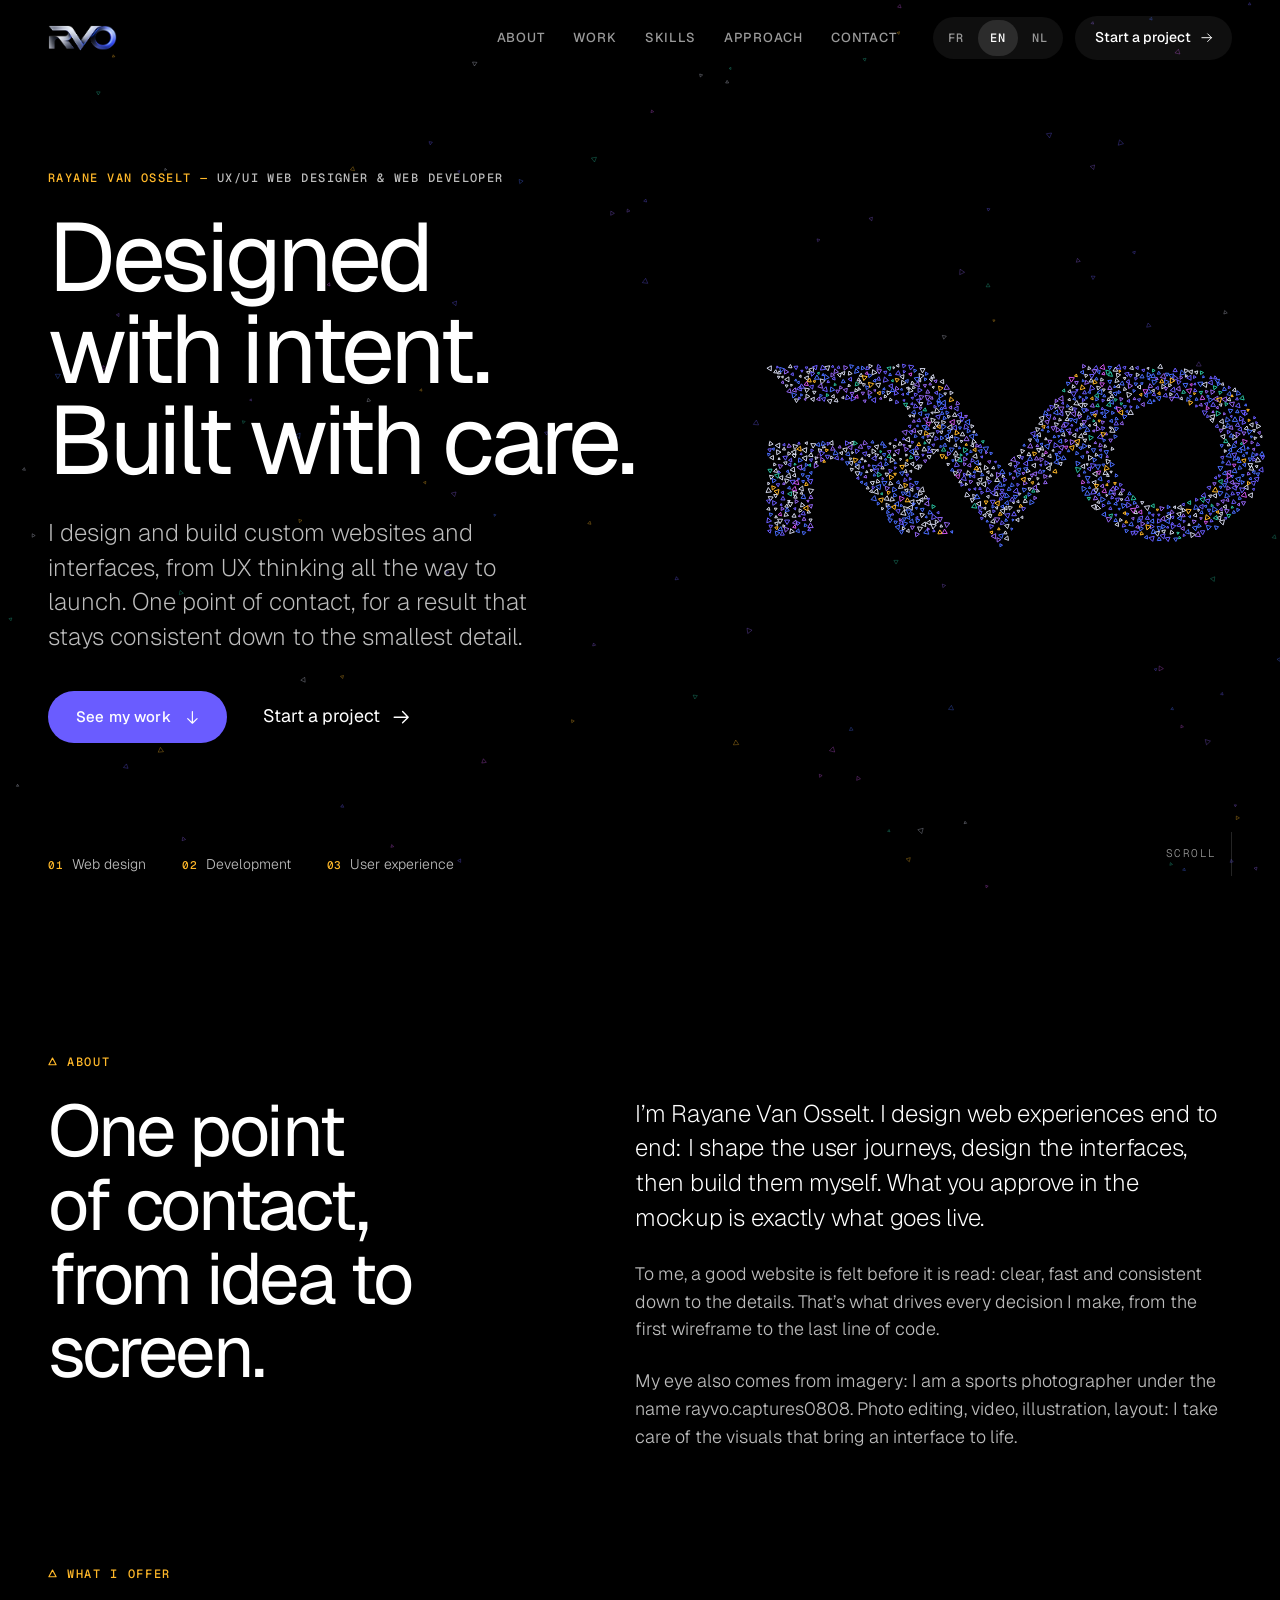
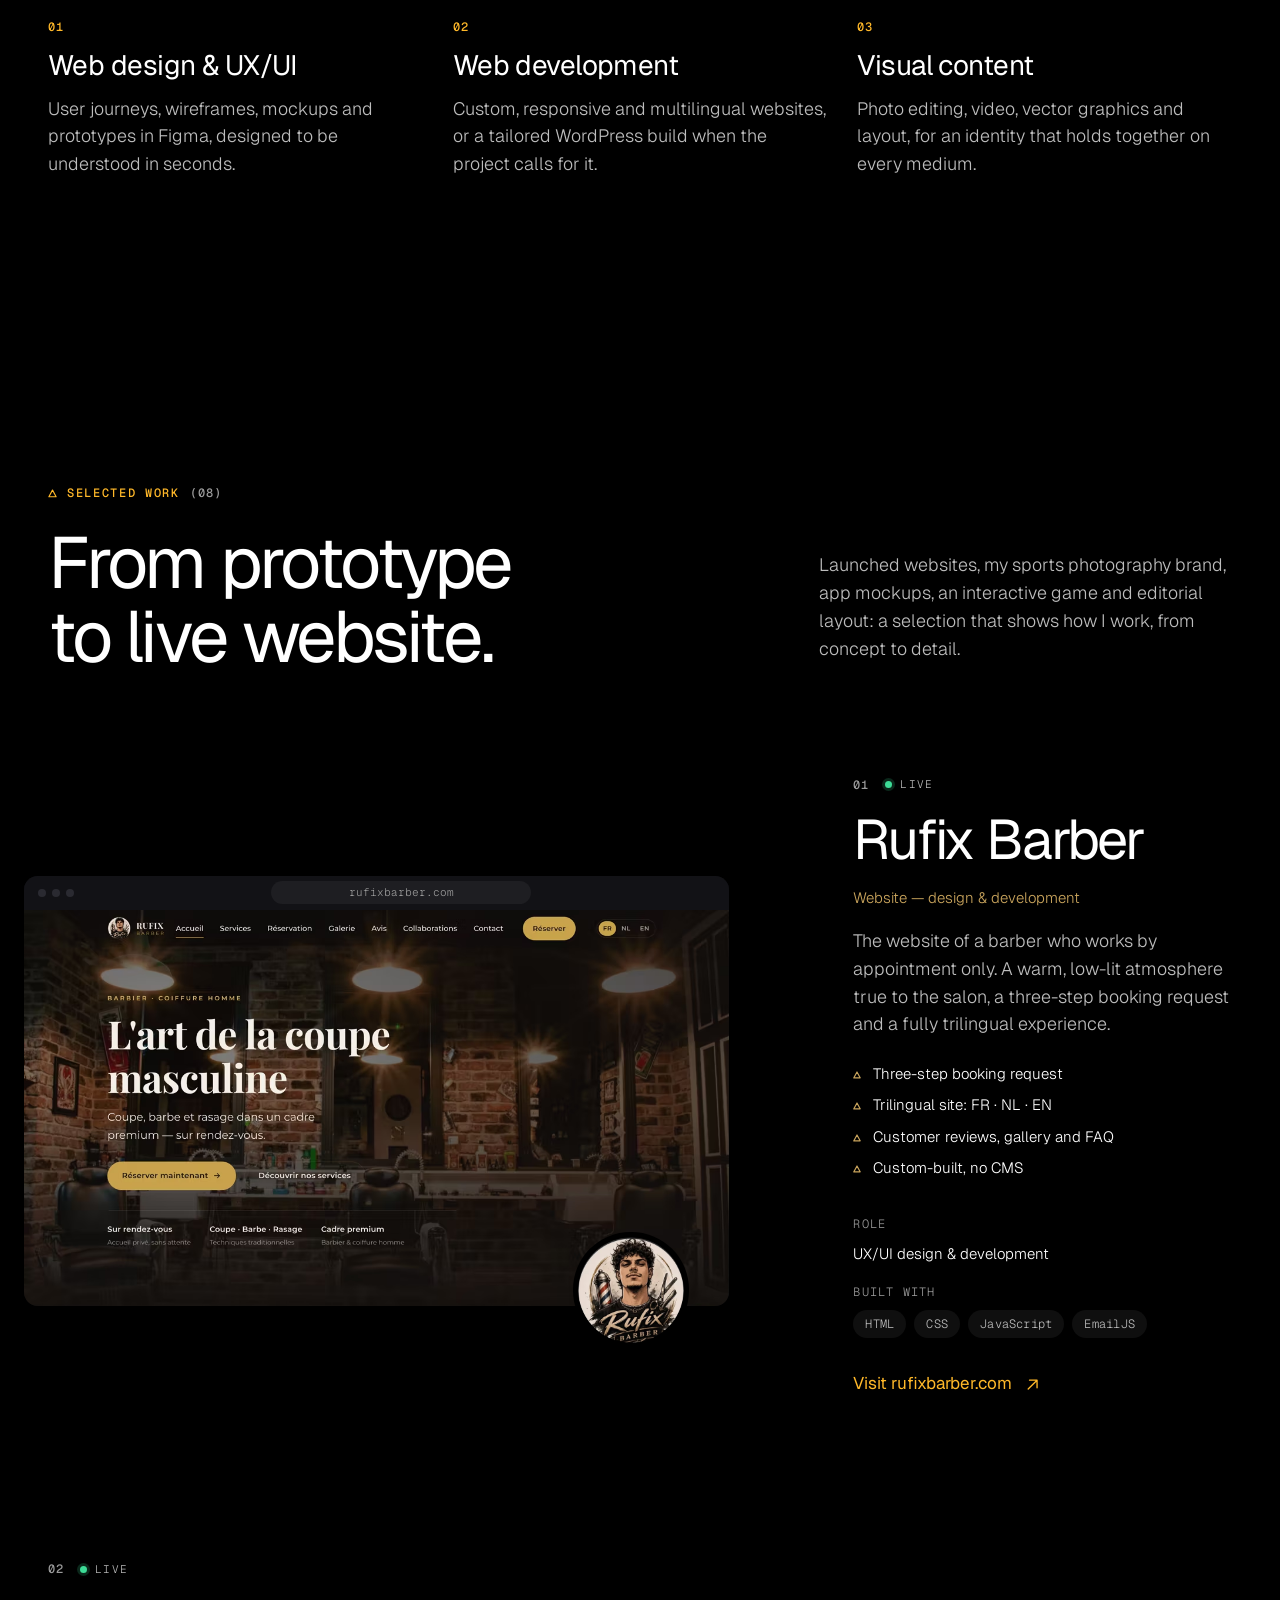
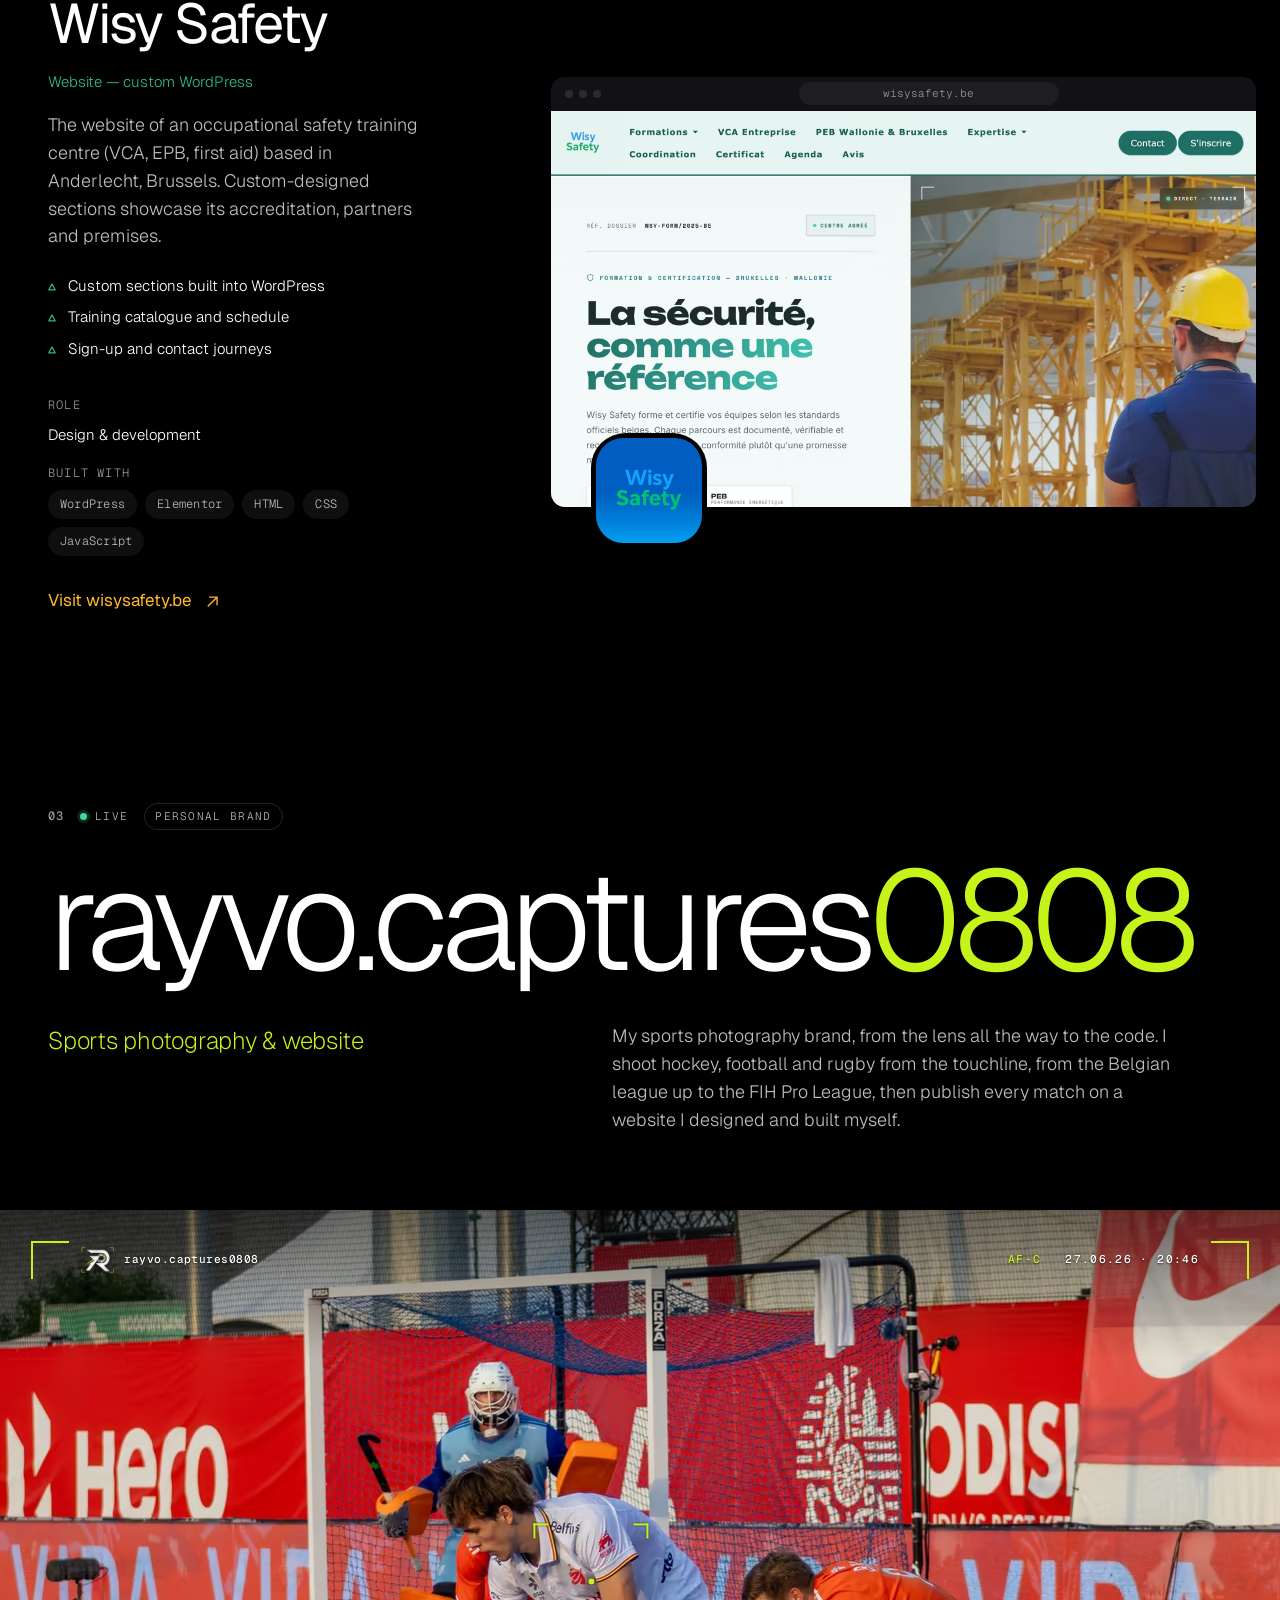
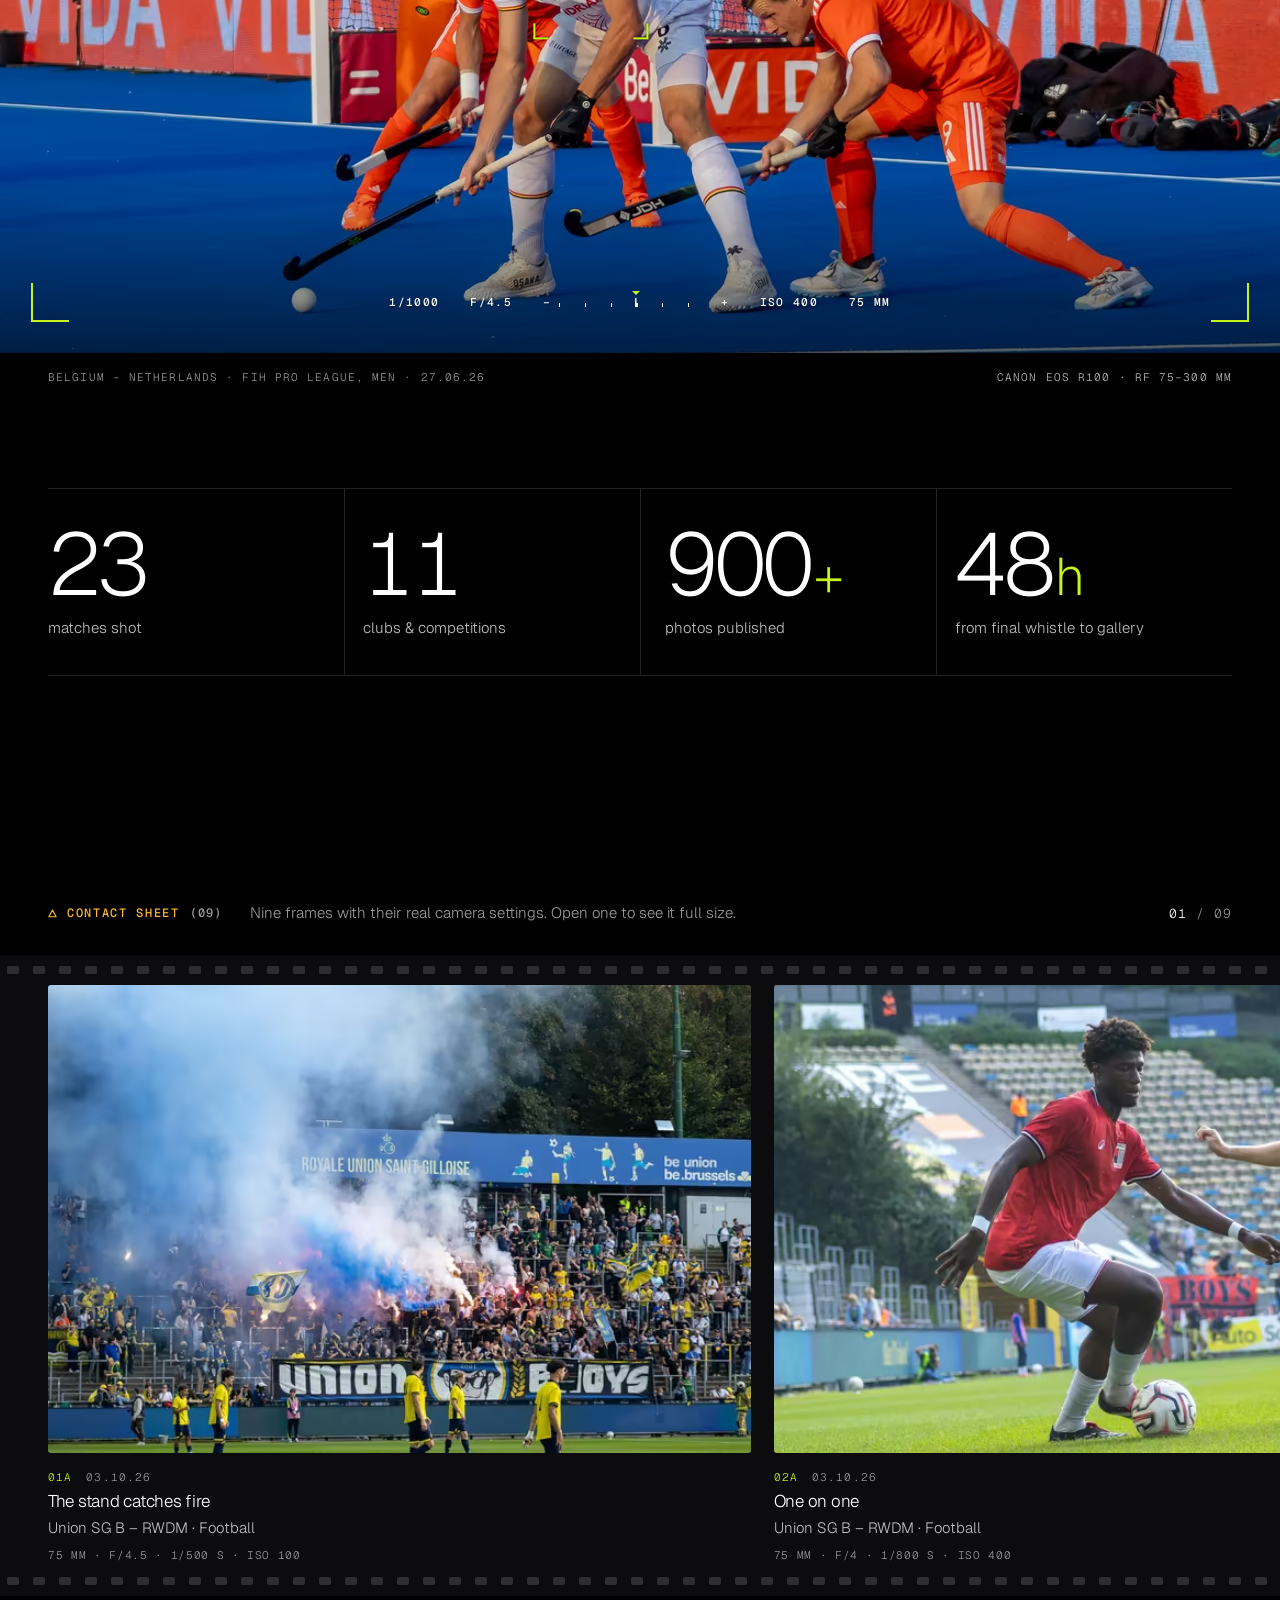
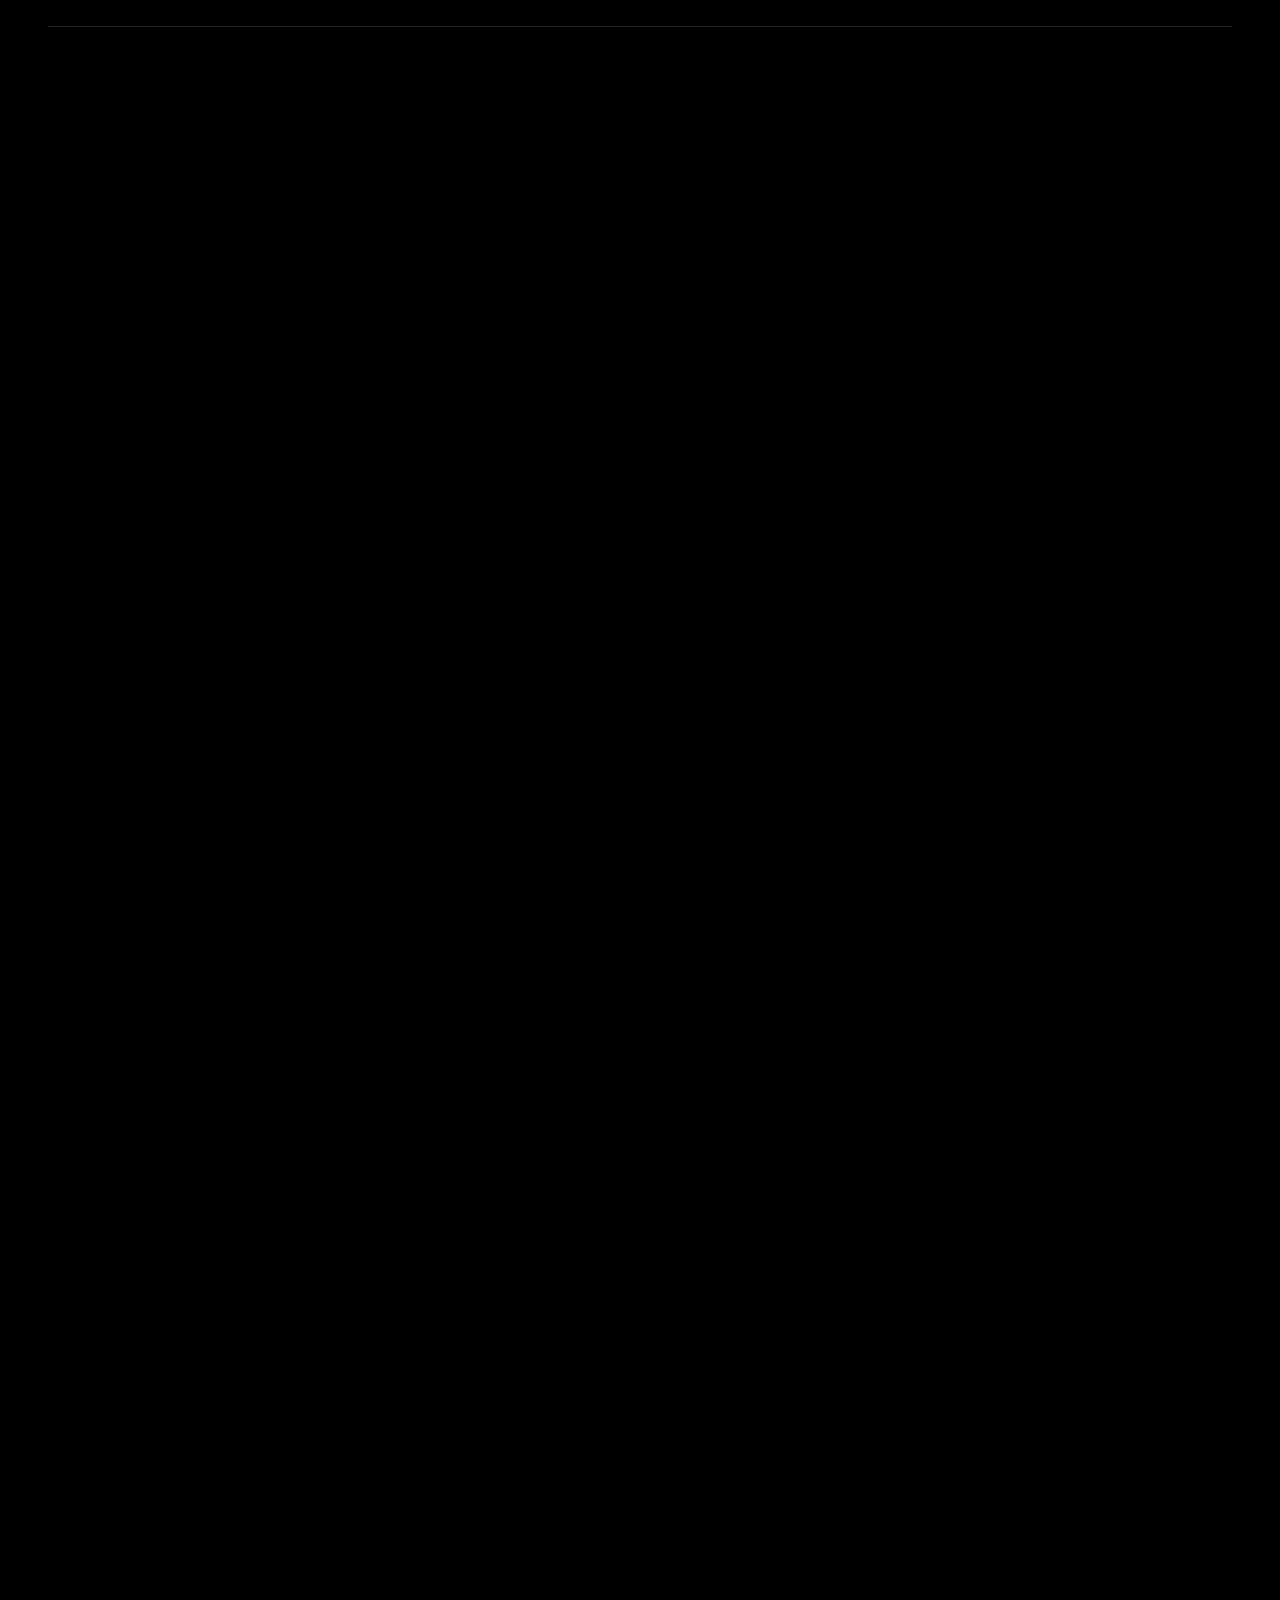
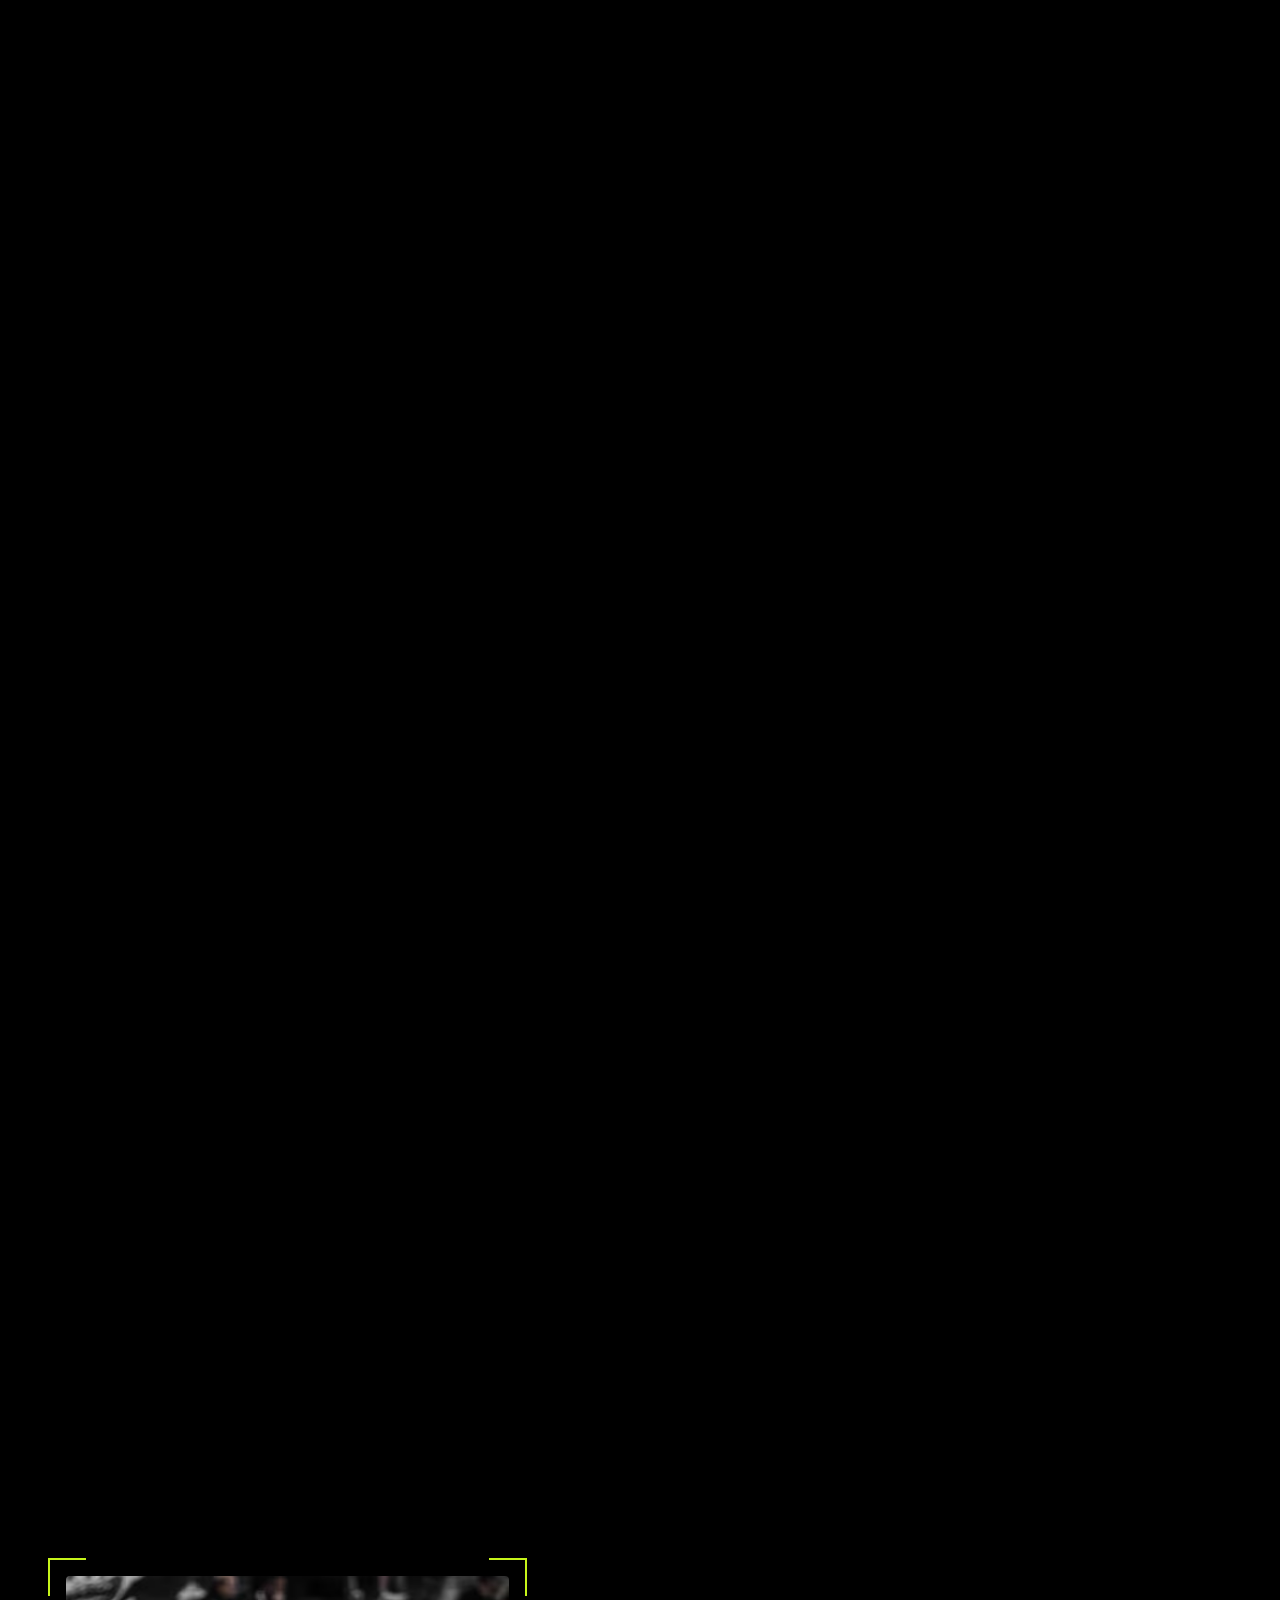
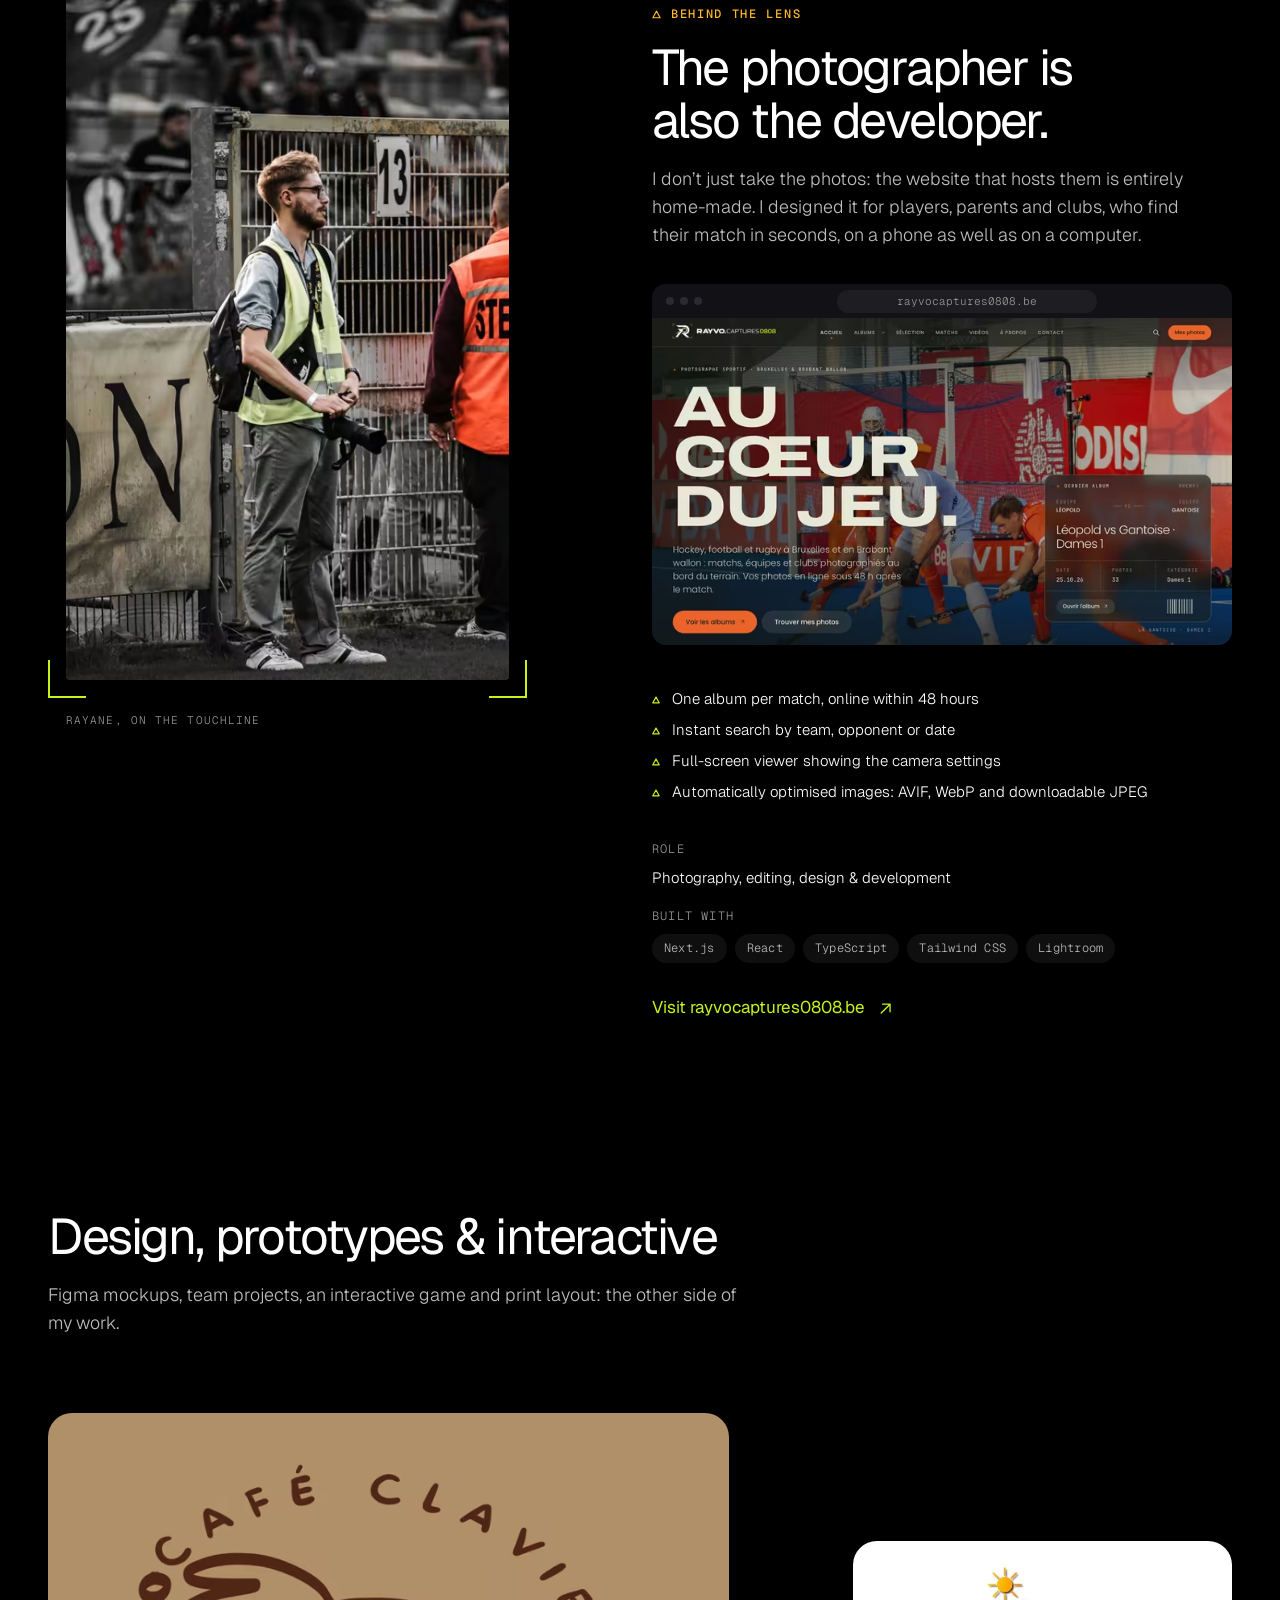
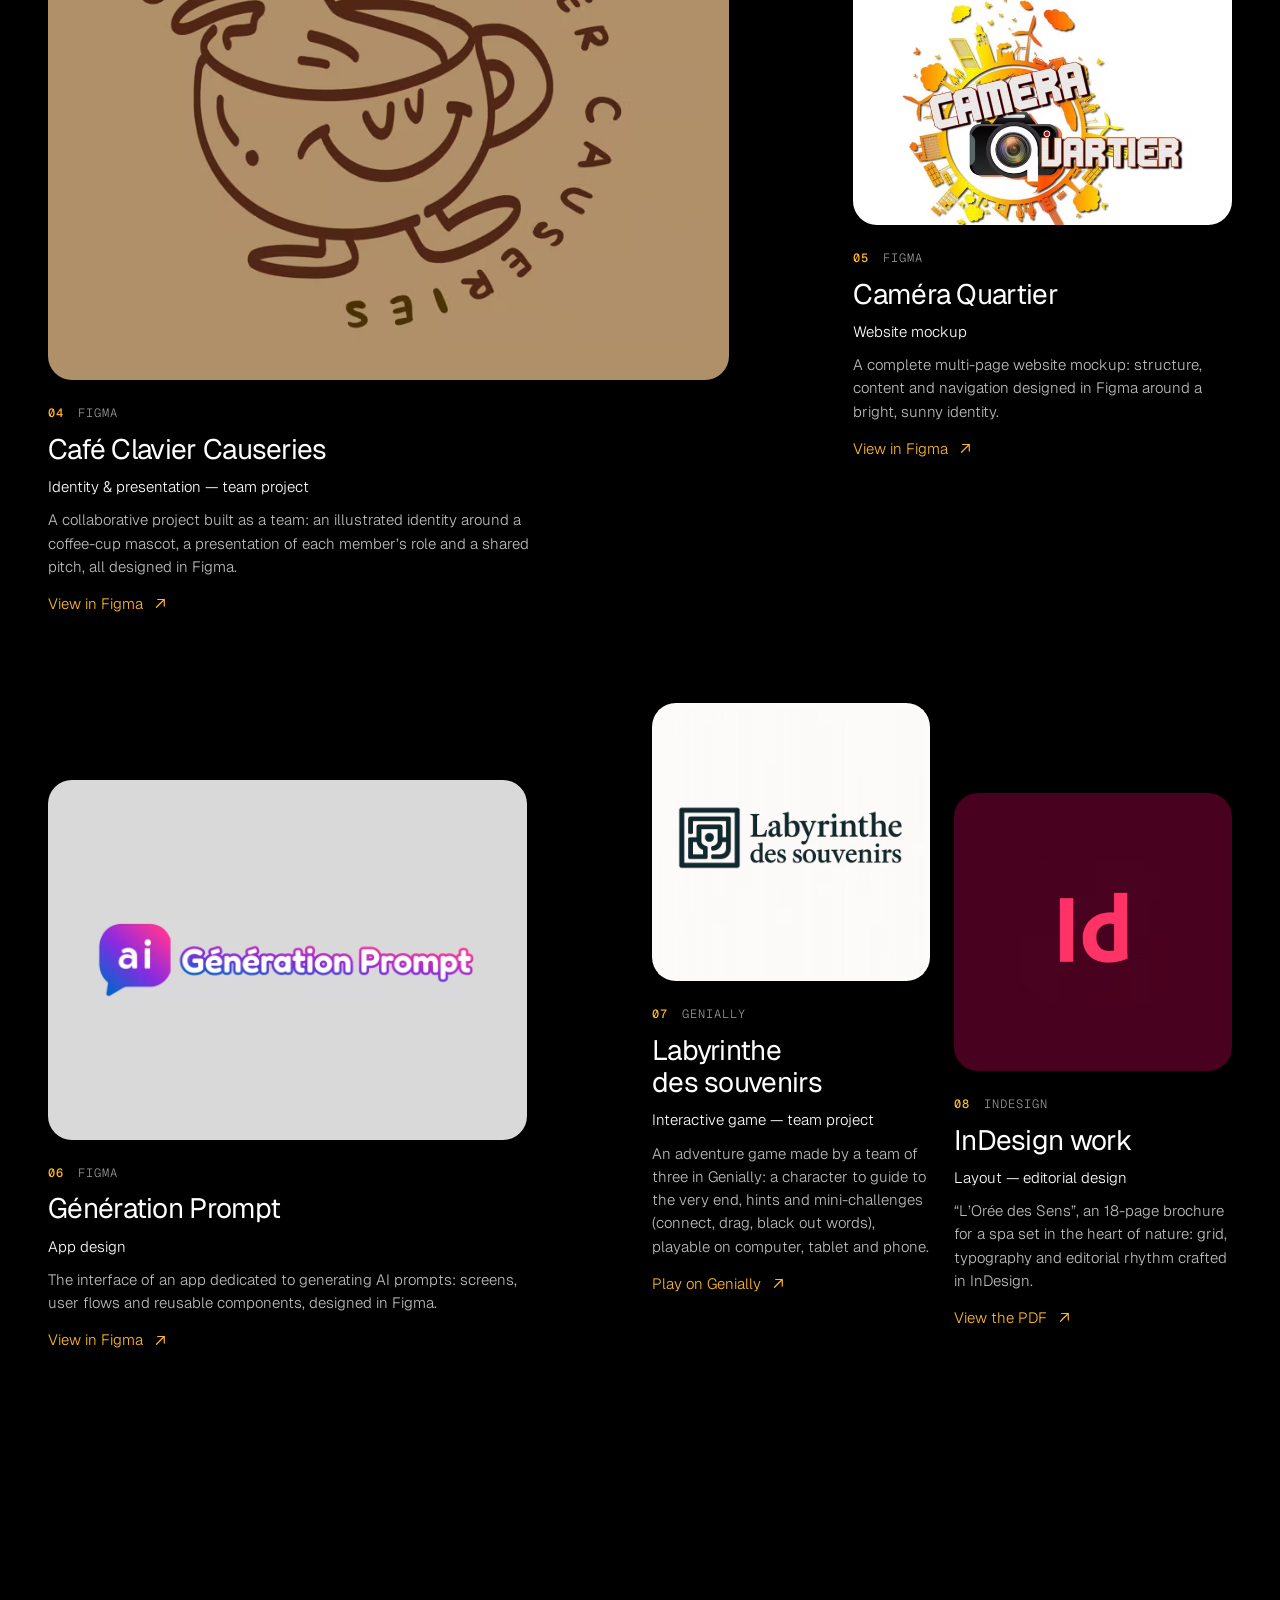
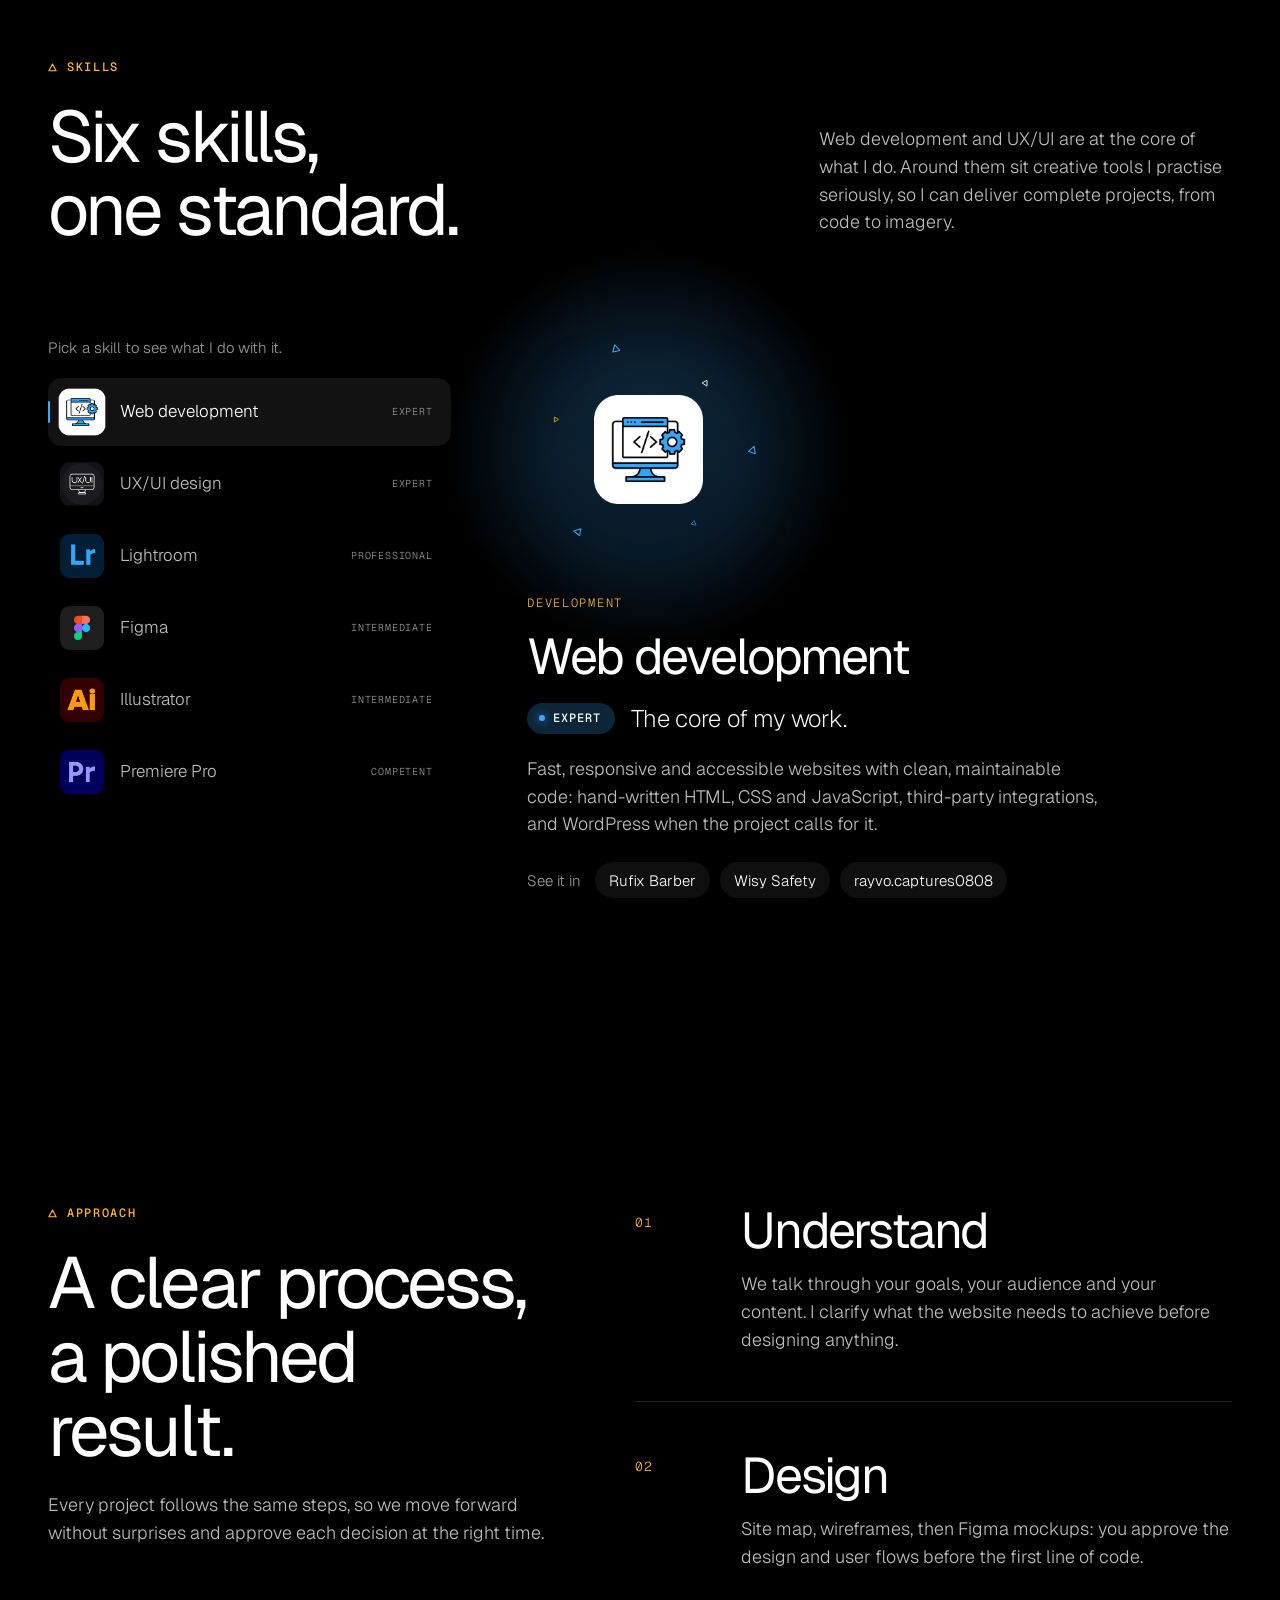
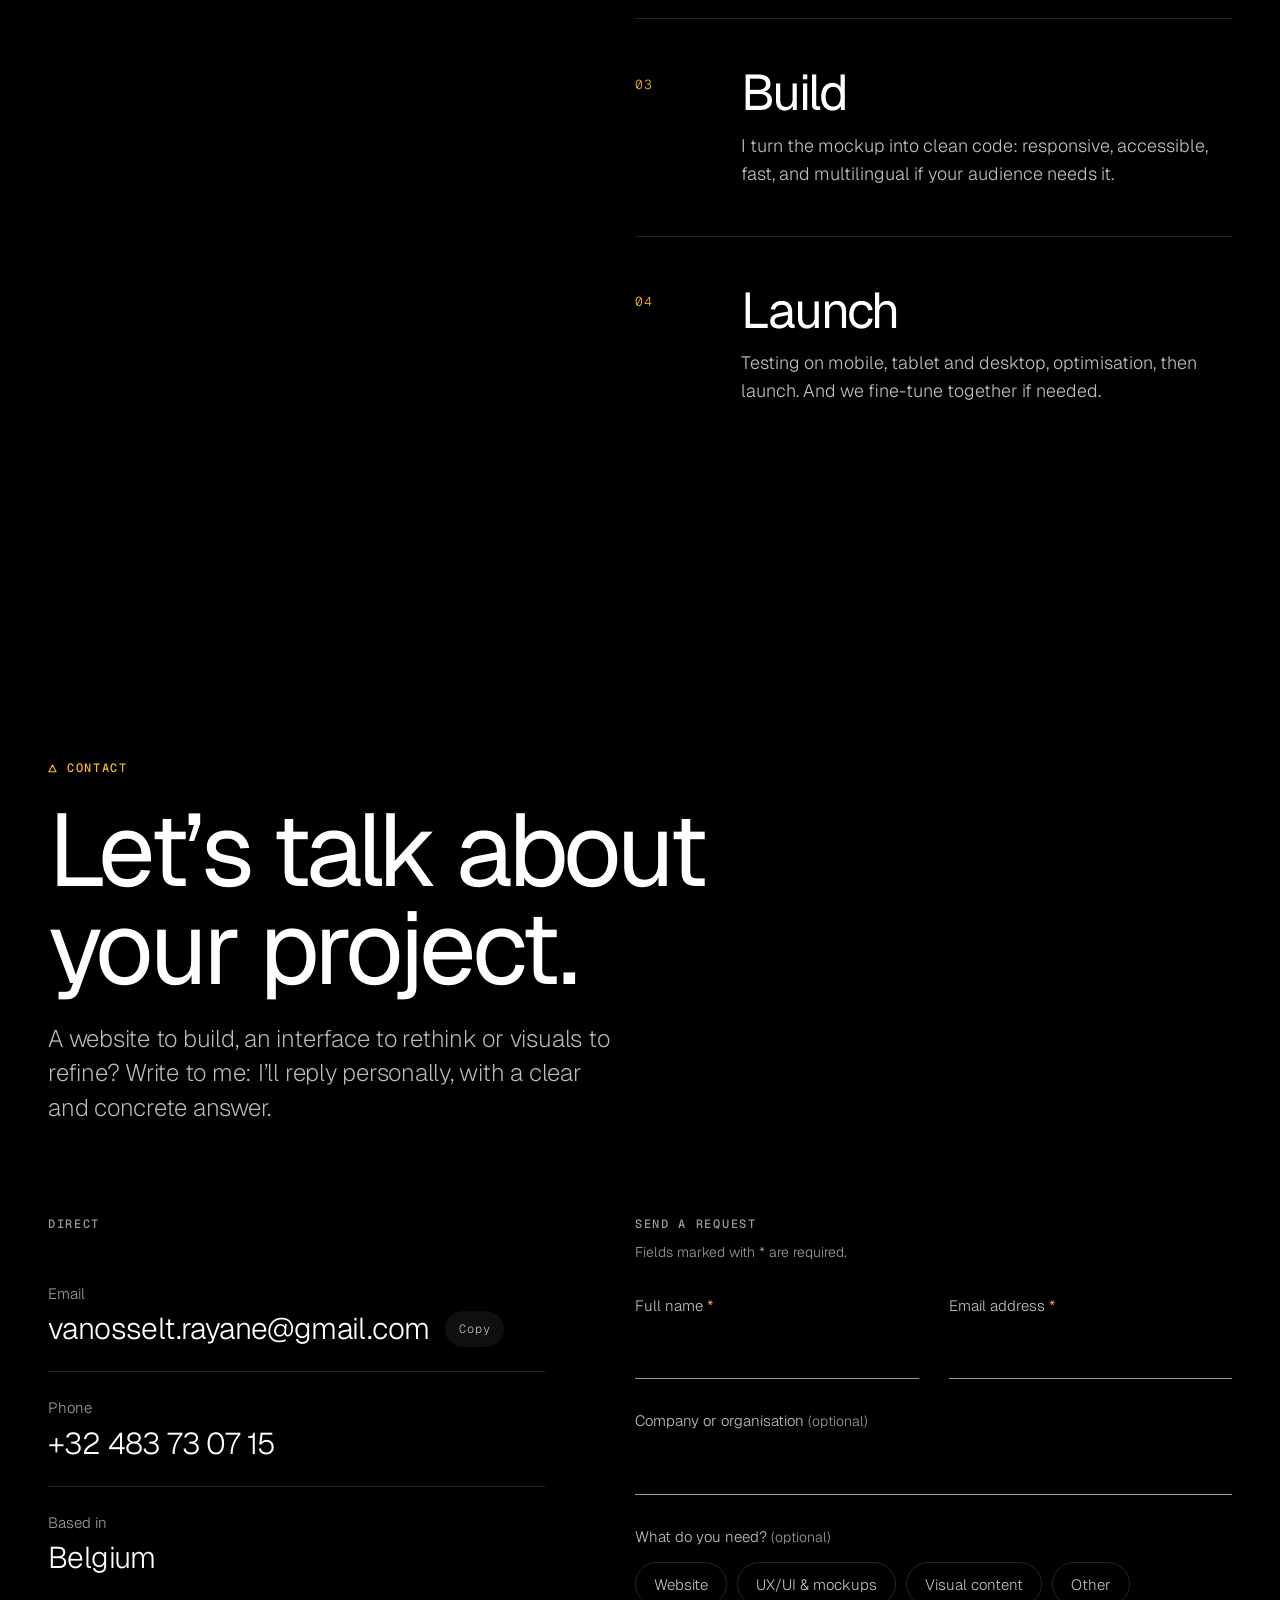
==== commit 63f4afda: "ajouts du portofolio phtoos" ====
--- a/en/index.html
+++ b/en/index.html
@@ -4,7 +4,7 @@
   <meta charset="utf-8">
   <meta name="viewport" content="width=device-width, initial-scale=1, viewport-fit=cover">
   <title>Rayane Van Osselt — UX/UI Web Designer &amp; Web Developer | RVO</title>
-  <meta name="description" content="Portfolio of Rayane Van Osselt (RVO), UX/UI web designer and web developer in Belgium: custom websites, interfaces and polished visuals.">
+  <meta name="description" content="Portfolio of Rayane Van Osselt (RVO), UX/UI web designer, web developer and sports photographer in Belgium: custom websites, interfaces and polished visuals.">
   <meta name="author" content="Rayane Van Osselt">
   <link rel="canonical" href="https://rayanevanosselt.github.io/My-Portofolio/en/">
   <link rel="alternate" hreflang="fr" href="https://rayanevanosselt.github.io/My-Portofolio/">
@@ -18,7 +18,7 @@
   <meta property="og:type" content="website">
   <meta property="og:site_name" content="RVO — Rayane Van Osselt">
   <meta property="og:title" content="Rayane Van Osselt — Web design, development &amp; UX/UI">
-  <meta property="og:description" content="Portfolio of Rayane Van Osselt (RVO), UX/UI web designer and web developer in Belgium: custom websites, interfaces and polished visuals.">
+  <meta property="og:description" content="Portfolio of Rayane Van Osselt (RVO), UX/UI web designer, web developer and sports photographer in Belgium: custom websites, interfaces and polished visuals.">
   <meta property="og:url" content="https://rayanevanosselt.github.io/My-Portofolio/en/">
   <meta property="og:image" content="https://rayanevanosselt.github.io/My-Portofolio/assets/img/brand/og-image.jpg">
   <meta property="og:image:width" content="1200">
@@ -37,7 +37,7 @@
   <link rel="preconnect" href="https://fonts.googleapis.com">
   <link rel="preconnect" href="https://fonts.gstatic.com" crossorigin>
   <link rel="stylesheet" href="https://fonts.googleapis.com/css2?family=Geist+Mono:wght@400;500&family=Geist:wght@200..700&display=swap">
-  <link rel="stylesheet" href="../assets/css/main.css?v=68f683b667">
+  <link rel="stylesheet" href="../assets/css/main.css?v=eb3fb4bc39">
 
   <script>
     (function (d, w) {
@@ -49,18 +49,20 @@
       } catch (e) {}
     })(document, window);
   </script>
-  <script type="importmap">{"imports":{"../assets/js/data/rvo-points.js":"../assets/js/data/rvo-points.js?v=3d1e92873a","../assets/js/main.js":"../assets/js/main.js?v=f0aefd84a9","../assets/js/modules/constellation.js":"../assets/js/modules/constellation.js?v=b98fe73303","../assets/js/modules/contact.js":"../assets/js/modules/contact.js?v=19152c16e9","../assets/js/modules/header.js":"../assets/js/modules/header.js?v=0f2d52e642","../assets/js/modules/language.js":"../assets/js/modules/language.js?v=b19ee75278","../assets/js/modules/menu.js":"../assets/js/modules/menu.js?v=546b6b1511","../assets/js/modules/reveal.js":"../assets/js/modules/reveal.js?v=4427d37635","../assets/js/modules/skills.js":"../assets/js/modules/skills.js?v=ba163e7f9e"}}</script>
+  <script type="importmap">{"imports":{"../assets/js/data/rvo-points.js":"../assets/js/data/rvo-points.js?v=3d1e92873a","../assets/js/main.js":"../assets/js/main.js?v=d02a595fd4","../assets/js/modules/constellation.js":"../assets/js/modules/constellation.js?v=b98fe73303","../assets/js/modules/contact.js":"../assets/js/modules/contact.js?v=19152c16e9","../assets/js/modules/header.js":"../assets/js/modules/header.js?v=0f2d52e642","../assets/js/modules/language.js":"../assets/js/modules/language.js?v=b19ee75278","../assets/js/modules/lightbox.js":"../assets/js/modules/lightbox.js?v=e2a7728b36","../assets/js/modules/menu.js":"../assets/js/modules/menu.js?v=546b6b1511","../assets/js/modules/reveal.js":"../assets/js/modules/reveal.js?v=4427d37635","../assets/js/modules/shoot.js":"../assets/js/modules/shoot.js?v=1088614f8c","../assets/js/modules/skills.js":"../assets/js/modules/skills.js?v=ba163e7f9e"}}</script>
   <link rel="modulepreload" href="../assets/js/data/rvo-points.js?v=3d1e92873a">
   <link rel="modulepreload" href="../assets/js/modules/constellation.js?v=b98fe73303">
   <link rel="modulepreload" href="../assets/js/modules/contact.js?v=19152c16e9">
   <link rel="modulepreload" href="../assets/js/modules/header.js?v=0f2d52e642">
   <link rel="modulepreload" href="../assets/js/modules/language.js?v=b19ee75278">
+  <link rel="modulepreload" href="../assets/js/modules/lightbox.js?v=e2a7728b36">
   <link rel="modulepreload" href="../assets/js/modules/menu.js?v=546b6b1511">
   <link rel="modulepreload" href="../assets/js/modules/reveal.js?v=4427d37635">
+  <link rel="modulepreload" href="../assets/js/modules/shoot.js?v=1088614f8c">
   <link rel="modulepreload" href="../assets/js/modules/skills.js?v=ba163e7f9e">
 
-  <script type="module" src="../assets/js/main.js?v=0e2c525be6"></script>
-  <script type="application/ld+json">{"@context":"https://schema.org","@graph":[{"@type":"Person","@id":"https://rayanevanosselt.github.io/My-Portofolio/#person","name":"Rayane Van Osselt","alternateName":"RVO","jobTitle":"UX/UI web designer & web developer","url":"https://rayanevanosselt.github.io/My-Portofolio/","email":"mailto:vanosselt.rayane@gmail.com","telephone":"+32483730715","image":"https://rayanevanosselt.github.io/My-Portofolio/assets/img/brand/og-image.jpg","knowsAbout":["Web development","UX/UI design","Figma","Adobe Illustrator","Adobe Lightroom","Adobe Premiere Pro","WordPress"]},{"@type":"WebSite","@id":"https://rayanevanosselt.github.io/My-Portofolio/#website","url":"https://rayanevanosselt.github.io/My-Portofolio/","name":"RVO — Rayane Van Osselt","inLanguage":["fr","en","nl"],"publisher":{"@id":"https://rayanevanosselt.github.io/My-Portofolio/#person"}},{"@type":"WebPage","@id":"https://rayanevanosselt.github.io/My-Portofolio/en/#webpage","url":"https://rayanevanosselt.github.io/My-Portofolio/en/","name":"Rayane Van Osselt — UX/UI Web Designer & Web Developer | RVO","description":"Portfolio of Rayane Van Osselt (RVO), UX/UI web designer and web developer in Belgium: custom websites, interfaces and polished visuals.","inLanguage":"en","isPartOf":{"@id":"https://rayanevanosselt.github.io/My-Portofolio/#website"},"about":{"@id":"https://rayanevanosselt.github.io/My-Portofolio/#person"}}]}</script>
+  <script type="module" src="../assets/js/main.js?v=3995695860"></script>
+  <script type="application/ld+json">{"@context":"https://schema.org","@graph":[{"@type":"Person","@id":"https://rayanevanosselt.github.io/My-Portofolio/#person","name":"Rayane Van Osselt","alternateName":"RVO","jobTitle":"UX/UI web designer & web developer","url":"https://rayanevanosselt.github.io/My-Portofolio/","email":"mailto:vanosselt.rayane@gmail.com","telephone":"+32483730715","image":"https://rayanevanosselt.github.io/My-Portofolio/assets/img/brand/og-image.jpg","knowsAbout":["Web development","UX/UI design","Figma","Adobe Illustrator","Adobe Lightroom","Adobe Premiere Pro","WordPress","Sports photography"]},{"@type":"WebSite","@id":"https://rayanevanosselt.github.io/My-Portofolio/#website","url":"https://rayanevanosselt.github.io/My-Portofolio/","name":"RVO — Rayane Van Osselt","inLanguage":["fr","en","nl"],"publisher":{"@id":"https://rayanevanosselt.github.io/My-Portofolio/#person"}},{"@type":"WebPage","@id":"https://rayanevanosselt.github.io/My-Portofolio/en/#webpage","url":"https://rayanevanosselt.github.io/My-Portofolio/en/","name":"Rayane Van Osselt — UX/UI Web Designer & Web Developer | RVO","description":"Portfolio of Rayane Van Osselt (RVO), UX/UI web designer, web developer and sports photographer in Belgium: custom websites, interfaces and polished visuals.","inLanguage":"en","isPartOf":{"@id":"https://rayanevanosselt.github.io/My-Portofolio/#website"},"about":{"@id":"https://rayanevanosselt.github.io/My-Portofolio/#person"}}]}</script>
 </head>
 <body>
   <a class="skip-link" href="#main">Skip to content</a>
@@ -181,7 +183,7 @@
           <div class="about__body">
             <p class="lead" data-reveal>I’m Rayane Van Osselt. I design web experiences end to end: I shape the user journeys, design the interfaces, then build them myself. What you approve in the mockup is exactly what goes live.</p>
             <p data-reveal>To me, a good website is felt before it is read: clear, fast and consistent down to the details. That’s what drives every decision I make, from the first wireframe to the last line of code.</p>
-            <p data-reveal>My eye also comes from imagery. Photo editing, video, illustration, layout: I take care of the visuals that bring an interface to life.</p>
+            <p data-reveal>My eye also comes from imagery: I am a sports photographer under the name rayvo.captures0808. Photo editing, video, illustration, layout: I take care of the visuals that bring an interface to life.</p>
           </div>
         </div>
 
@@ -213,10 +215,10 @@
       <div class="container">
         <header class="section-head section-head--split">
           <div>
-            <p class="label" data-reveal>Selected work <span class="label__count">(07)</span></p>
+            <p class="label" data-reveal>Selected work <span class="label__count">(08)</span></p>
             <h2 class="title-lg" id="work-title" data-reveal>From prototype<br> to live website.</h2>
           </div>
-          <p class="section-head__intro" data-reveal>Launched websites, app mockups, an interactive game and editorial layout: a selection that shows how I work, from concept to detail.</p>
+          <p class="section-head__intro" data-reveal>Launched websites, my sports photography brand, app mockups, an interactive game and editorial layout: a selection that shows how I work, from concept to detail.</p>
         </header>
 
         <div class="cases">
@@ -291,7 +293,313 @@
           </article>
           
         </div>
-
+      </div>
+
+      <article class="shoot" id="project-rayvo" aria-labelledby="project-rayvo-title" style="--accent: #c6f41a" data-shoot>
+        <header class="shoot__head container">
+          <p class="case__kicker" data-reveal><span class="index">03</span><span class="live">Live</span><span class="shoot__tag">Personal brand</span></p>
+          <h3 class="shoot__title" id="project-rayvo-title" data-reveal>rayvo.<wbr>captures<span class="shoot__title-accent">0808</span></h3>
+          <div class="shoot__intro">
+            <p class="shoot__category" data-reveal>Sports photography &amp; website</p>
+            <p class="shoot__summary" data-reveal>My sports photography brand, from the lens all the way to the code. I shoot hockey, football and rugby from the touchline, from the Belgian league up to the FIH Pro League, then publish every match on a website I designed and built myself.</p>
+          </div>
+        </header>
+
+        <figure class="viewfinder" data-viewfinder>
+          <div class="viewfinder__frame">
+            <div class="viewfinder__media">
+              <picture>
+                <source type="image/avif" srcset="../assets/img/projects/rayvo-cover-720.avif 720w, ../assets/img/projects/rayvo-cover-1280.avif 1280w, ../assets/img/projects/rayvo-cover-2048.avif 2048w" sizes="100vw">
+                <img src="../assets/img/projects/rayvo-cover-1280.jpg" width="2048" height="1438" alt="FIH Pro League hockey: a Belgian and a Dutch player battling for the ball in front of goal" loading="lazy" decoding="async">
+              </picture>
+            </div>
+            <div class="viewfinder__hud" aria-hidden="true">
+              <span class="corner corner--tl"></span><span class="corner corner--tr"></span><span class="corner corner--bl"></span><span class="corner corner--br"></span>
+              <span class="viewfinder__top">
+                <span class="viewfinder__brand">
+                  <picture class="viewfinder__mark">
+                    <source type="image/avif" srcset="../assets/img/projects/rayvo-mark-160.avif 160w, ../assets/img/projects/rayvo-mark-320.avif 320w" sizes="48px">
+                    <img src="../assets/img/projects/rayvo-mark-160.png" width="320" height="244" alt="" loading="lazy" decoding="async">
+                  </picture>
+                  <span>rayvo.captures0808</span>
+                </span>
+                <span class="viewfinder__status"><span class="viewfinder__af-mode">AF-C</span><span>27.06.26 · 20:46</span></span>
+              </span>
+              <span class="viewfinder__af"></span>
+              <span class="viewfinder__readout">
+                <span>1/1000</span>
+                <span>f/4.5</span>
+                <span class="viewfinder__meter"><span>−</span><span class="viewfinder__scale"></span><span>+</span></span>
+                <span>ISO 400</span>
+                <span class="viewfinder__focal">75 mm</span>
+              </span>
+            </div>
+          </div>
+          <figcaption class="viewfinder__caption container">
+            <span>Belgium – Netherlands · FIH Pro League, Men · <time datetime="2026-06-27T20:46">27.06.26</time></span>
+            <span class="viewfinder__gear">Canon EOS R100 · RF 75–300 mm</span>
+          </figcaption>
+        </figure>
+
+        <div class="container">
+          <dl class="scoreboard" aria-label="The project in numbers" data-scoreboard data-reveal>
+            <div class="scoreboard__cell">
+              <dt>matches shot</dt>
+              <dd><span class="sr-only">23 </span><span aria-hidden="true"><span data-count="23">23</span></span></dd>
+            </div>
+            <div class="scoreboard__cell">
+              <dt>clubs &amp; competitions</dt>
+              <dd><span class="sr-only">11 </span><span aria-hidden="true"><span data-count="11">11</span></span></dd>
+            </div>
+            <div class="scoreboard__cell">
+              <dt>photos published</dt>
+              <dd><span class="sr-only">900 +</span><span aria-hidden="true"><span data-count="900">900</span><span class="scoreboard__unit">+</span></span></dd>
+            </div>
+            <div class="scoreboard__cell">
+              <dt>from final whistle to gallery</dt>
+              <dd><span class="sr-only">48 h</span><span aria-hidden="true"><span data-count="48">48</span><span class="scoreboard__unit">h</span></span></dd>
+            </div>
+            
+          </dl>
+        </div>
+
+        <div class="reel" data-reel>
+          <div class="reel__sticky">
+            <div class="reel__head container">
+              <p class="label">Contact sheet <span class="label__count">(09)</span></p>
+              <p class="reel__hint">Nine frames with their real camera settings. Open one to see it full size.</p>
+              <p class="reel__counter" aria-hidden="true"><span data-reel-current>01</span> / 09</p>
+            </div>
+            <div class="reel__viewport" data-reel-viewport>
+              <ol class="reel__track" data-reel-track>
+                <li class="frame" style="--ratio: 2048 / 1364">
+                  <figure>
+                    <a class="frame__link" href="../assets/img/projects/rayvo-union-1280.jpg" data-frame>
+                      <picture>
+                        <source type="image/avif" srcset="../assets/img/projects/rayvo-union-640.avif 640w, ../assets/img/projects/rayvo-union-1280.avif 1280w, ../assets/img/projects/rayvo-union-2048.avif 2048w" sizes="(min-width: 960px) 44vw, 80vw">
+                        <img src="../assets/img/projects/rayvo-union-1280.jpg" width="2048" height="1364" alt="Union Saint-Gilloise supporters in a stand engulfed in blue and yellow flare smoke" loading="lazy" decoding="async">
+                      </picture>
+                      <span class="sr-only"> — enlarge the photo</span>
+                      <span class="frame__zoom" aria-hidden="true"><svg class="icon" viewBox="0 0 24 24" focusable="false"><path d="M12 5v14M5 12h14"/></svg></span>
+                    </a>
+                    <figcaption class="frame__caption">
+                      <span class="frame__meta"><span class="frame__num">01A</span><time datetime="2026-10-03">03.10.26</time></span>
+                      <span class="frame__title">The stand catches fire</span>
+                      <span class="frame__context">Union SG B – RWDM · Football</span>
+                      <span class="frame__exif"><span class="sr-only">Settings — </span>75 mm · f/4.5 · 1/500 s · ISO 100</span>
+                    </figcaption>
+                  </figure>
+                </li>
+                <li class="frame" style="--ratio: 2048 / 1366">
+                  <figure>
+                    <a class="frame__link" href="../assets/img/projects/rayvo-duel-1280.jpg" data-frame>
+                      <picture>
+                        <source type="image/avif" srcset="../assets/img/projects/rayvo-duel-640.avif 640w, ../assets/img/projects/rayvo-duel-1280.avif 1280w, ../assets/img/projects/rayvo-duel-2048.avif 2048w" sizes="(min-width: 960px) 44vw, 80vw">
+                        <img src="../assets/img/projects/rayvo-duel-1280.jpg" width="2048" height="1366" alt="An RWDM player in red takes on a Union defender in yellow, ball at his feet" loading="lazy" decoding="async">
+                      </picture>
+                      <span class="sr-only"> — enlarge the photo</span>
+                      <span class="frame__zoom" aria-hidden="true"><svg class="icon" viewBox="0 0 24 24" focusable="false"><path d="M12 5v14M5 12h14"/></svg></span>
+                    </a>
+                    <figcaption class="frame__caption">
+                      <span class="frame__meta"><span class="frame__num">02A</span><time datetime="2026-10-03">03.10.26</time></span>
+                      <span class="frame__title">One on one</span>
+                      <span class="frame__context">Union SG B – RWDM · Football</span>
+                      <span class="frame__exif"><span class="sr-only">Settings — </span>75 mm · f/4 · 1/800 s · ISO 400</span>
+                    </figcaption>
+                  </figure>
+                </li>
+                <li class="frame" style="--ratio: 2048 / 1606">
+                  <figure>
+                    <a class="frame__link" href="../assets/img/projects/rayvo-corner-1280.jpg" data-frame>
+                      <picture>
+                        <source type="image/avif" srcset="../assets/img/projects/rayvo-corner-640.avif 640w, ../assets/img/projects/rayvo-corner-1280.avif 1280w, ../assets/img/projects/rayvo-corner-2048.avif 2048w" sizes="(min-width: 960px) 44vw, 80vw">
+                        <img src="../assets/img/projects/rayvo-corner-1280.jpg" width="2048" height="1606" alt="The Belgian goalkeeper and defenders lined up on the goal line before a penalty corner" loading="lazy" decoding="async">
+                      </picture>
+                      <span class="sr-only"> — enlarge the photo</span>
+                      <span class="frame__zoom" aria-hidden="true"><svg class="icon" viewBox="0 0 24 24" focusable="false"><path d="M12 5v14M5 12h14"/></svg></span>
+                    </a>
+                    <figcaption class="frame__caption">
+                      <span class="frame__meta"><span class="frame__num">03A</span><time datetime="2026-06-28">28.06.26</time></span>
+                      <span class="frame__title">Line of defence</span>
+                      <span class="frame__context">Belgium – Netherlands · FIH Pro League</span>
+                      <span class="frame__exif"><span class="sr-only">Settings — </span>290 mm · f/5.6 · 1/800 s · ISO 400</span>
+                    </figcaption>
+                  </figure>
+                </li>
+                <li class="frame" style="--ratio: 1364 / 2046">
+                  <figure>
+                    <a class="frame__link" href="../assets/img/projects/rayvo-night-960.jpg" data-frame>
+                      <picture>
+                        <source type="image/avif" srcset="../assets/img/projects/rayvo-night-480.avif 480w, ../assets/img/projects/rayvo-night-960.avif 960w, ../assets/img/projects/rayvo-night-1364.avif 1364w" sizes="(min-width: 960px) 44vw, 80vw">
+                        <img src="../assets/img/projects/rayvo-night-960.jpg" width="1364" height="2046" alt="Close-up of an RWDM player in a red shirt at night, under the stadium lights" loading="lazy" decoding="async">
+                      </picture>
+                      <span class="sr-only"> — enlarge the photo</span>
+                      <span class="frame__zoom" aria-hidden="true"><svg class="icon" viewBox="0 0 24 24" focusable="false"><path d="M12 5v14M5 12h14"/></svg></span>
+                    </a>
+                    <figcaption class="frame__caption">
+                      <span class="frame__meta"><span class="frame__num">04A</span><time datetime="2026-09-12">12.09.26</time></span>
+                      <span class="frame__title">Under the floodlights</span>
+                      <span class="frame__context">RWDM – Charleroi B · Football</span>
+                      <span class="frame__exif"><span class="sr-only">Settings — </span>29 mm · f/5 · 1/1000 s · ISO 10000</span>
+                    </figcaption>
+                  </figure>
+                </li>
+                <li class="frame" style="--ratio: 2048 / 1364">
+                  <figure>
+                    <a class="frame__link" href="../assets/img/projects/rayvo-rugby-1280.jpg" data-frame>
+                      <picture>
+                        <source type="image/avif" srcset="../assets/img/projects/rayvo-rugby-640.avif 640w, ../assets/img/projects/rayvo-rugby-1280.avif 1280w, ../assets/img/projects/rayvo-rugby-2048.avif 2048w" sizes="(min-width: 960px) 44vw, 80vw">
+                        <img src="../assets/img/projects/rayvo-rugby-1280.jpg" width="2048" height="1364" alt="Rugby players embrace and raise their arms after the Belgian championship final" loading="lazy" decoding="async">
+                      </picture>
+                      <span class="sr-only"> — enlarge the photo</span>
+                      <span class="frame__zoom" aria-hidden="true"><svg class="icon" viewBox="0 0 24 24" focusable="false"><path d="M12 5v14M5 12h14"/></svg></span>
+                    </a>
+                    <figcaption class="frame__caption">
+                      <span class="frame__meta"><span class="frame__num">05A</span><time datetime="2026-05-16">16.05.26</time></span>
+                      <span class="frame__title">Final whistle</span>
+                      <span class="frame__context">Women’s D1 final · Rugby</span>
+                      <span class="frame__exif"><span class="sr-only">Settings — </span>18 mm · f/5 · 1/1000 s · ISO 200</span>
+                    </figcaption>
+                  </figure>
+                </li>
+                <li class="frame" style="--ratio: 2048 / 1364">
+                  <figure>
+                    <a class="frame__link" href="../assets/img/projects/rayvo-leopold-1280.jpg" data-frame>
+                      <picture>
+                        <source type="image/avif" srcset="../assets/img/projects/rayvo-leopold-640.avif 640w, ../assets/img/projects/rayvo-leopold-1280.avif 1280w, ../assets/img/projects/rayvo-leopold-2048.avif 2048w" sizes="(min-width: 960px) 44vw, 80vw">
+                        <img src="../assets/img/projects/rayvo-leopold-1280.jpg" width="2048" height="1364" alt="A Léopold player in a red and white striped shirt carries the ball upfield in front of the stands" loading="lazy" decoding="async">
+                      </picture>
+                      <span class="sr-only"> — enlarge the photo</span>
+                      <span class="frame__zoom" aria-hidden="true"><svg class="icon" viewBox="0 0 24 24" focusable="false"><path d="M12 5v14M5 12h14"/></svg></span>
+                    </a>
+                    <figcaption class="frame__caption">
+                      <span class="frame__meta"><span class="frame__num">06A</span><time datetime="2026-10-11">11.10.26</time></span>
+                      <span class="frame__title">The Uccle derby</span>
+                      <span class="frame__context">Léopold – Racing · Hockey</span>
+                      <span class="frame__exif"><span class="sr-only">Settings — </span>135 mm · f/6.3 · 1/800 s · ISO 100</span>
+                    </figcaption>
+                  </figure>
+                </li>
+                <li class="frame" style="--ratio: 2048 / 1794">
+                  <figure>
+                    <a class="frame__link" href="../assets/img/projects/rayvo-ducks-1280.jpg" data-frame>
+                      <picture>
+                        <source type="image/avif" srcset="../assets/img/projects/rayvo-ducks-640.avif 640w, ../assets/img/projects/rayvo-ducks-1280.avif 1280w, ../assets/img/projects/rayvo-ducks-2048.avif 2048w" sizes="(min-width: 960px) 44vw, 80vw">
+                        <img src="../assets/img/projects/rayvo-ducks-1280.jpg" width="2048" height="1794" alt="A Waterloo Ducks player in white at full speed, chased by a Daring player" loading="lazy" decoding="async">
+                      </picture>
+                      <span class="sr-only"> — enlarge the photo</span>
+                      <span class="frame__zoom" aria-hidden="true"><svg class="icon" viewBox="0 0 24 24" focusable="false"><path d="M12 5v14M5 12h14"/></svg></span>
+                    </a>
+                    <figcaption class="frame__caption">
+                      <span class="frame__meta"><span class="frame__num">07A</span><time datetime="2026-10-25">25.10.26</time></span>
+                      <span class="frame__title">Full speed</span>
+                      <span class="frame__context">Daring – Waterloo Ducks · Hockey</span>
+                      <span class="frame__exif"><span class="sr-only">Settings — </span>300 mm · f/6.3 · 1/800 s · ISO 1600</span>
+                    </figcaption>
+                  </figure>
+                </li>
+                <li class="frame" style="--ratio: 2048 / 1364">
+                  <figure>
+                    <a class="frame__link" href="../assets/img/projects/rayvo-fans-1280.jpg" data-frame>
+                      <picture>
+                        <source type="image/avif" srcset="../assets/img/projects/rayvo-fans-640.avif 640w, ../assets/img/projects/rayvo-fans-1280.avif 1280w, ../assets/img/projects/rayvo-fans-2048.avif 2048w" sizes="(min-width: 960px) 44vw, 80vw">
+                        <img src="../assets/img/projects/rayvo-fans-1280.jpg" width="2048" height="1364" alt="RWDM players celebrating with their supporters by the pitch at night" loading="lazy" decoding="async">
+                      </picture>
+                      <span class="sr-only"> — enlarge the photo</span>
+                      <span class="frame__zoom" aria-hidden="true"><svg class="icon" viewBox="0 0 24 24" focusable="false"><path d="M12 5v14M5 12h14"/></svg></span>
+                    </a>
+                    <figcaption class="frame__caption">
+                      <span class="frame__meta"><span class="frame__num">08A</span><time datetime="2026-09-12">12.09.26</time></span>
+                      <span class="frame__title">With the crowd</span>
+                      <span class="frame__context">RWDM – Charleroi B · Football</span>
+                      <span class="frame__exif"><span class="sr-only">Settings — </span>18 mm · f/4.5 · 1/1000 s · ISO 10000</span>
+                    </figcaption>
+                  </figure>
+                </li>
+                <li class="frame" style="--ratio: 2048 / 1322">
+                  <figure>
+                    <a class="frame__link" href="../assets/img/projects/rayvo-team-1280.jpg" data-frame>
+                      <picture>
+                        <source type="image/avif" srcset="../assets/img/projects/rayvo-team-640.avif 640w, ../assets/img/projects/rayvo-team-1280.avif 1280w, ../assets/img/projects/rayvo-team-2048.avif 2048w" sizes="(min-width: 960px) 44vw, 80vw">
+                        <img src="../assets/img/projects/rayvo-team-1280.jpg" width="2048" height="1322" alt="Team photo of the White Star men’s first team, posing on the pitch with their sticks" loading="lazy" decoding="async">
+                      </picture>
+                      <span class="sr-only"> — enlarge the photo</span>
+                      <span class="frame__zoom" aria-hidden="true"><svg class="icon" viewBox="0 0 24 24" focusable="false"><path d="M12 5v14M5 12h14"/></svg></span>
+                    </a>
+                    <figcaption class="frame__caption">
+                      <span class="frame__meta"><span class="frame__num">09A</span><time datetime="2026-10-04">04.10.26</time></span>
+                      <span class="frame__title">The team photo</span>
+                      <span class="frame__context">White Star · Hockey, Men’s first team</span>
+                      <span class="frame__exif"><span class="sr-only">Settings — </span>28 mm · f/5.6 · 1/800 s · ISO 500</span>
+                    </figcaption>
+                  </figure>
+                </li>
+                
+              </ol>
+            </div>
+            <div class="reel__progress container" aria-hidden="true"><span data-reel-progress></span></div>
+          </div>
+        </div>
+
+        <div class="shoot__duo container">
+          <figure class="portrait" data-reveal>
+            <div class="portrait__frame">
+              <picture>
+                <source type="image/avif" srcset="../assets/img/projects/rayvo-portrait-480.avif 480w, ../assets/img/projects/rayvo-portrait-960.avif 960w" sizes="(min-width: 960px) 36vw, 88vw">
+                <img src="../assets/img/projects/rayvo-portrait-480.jpg" width="960" height="1556" alt="Rayane by a football pitch, wearing a photographer’s bib, camera in hand" loading="lazy" decoding="async">
+              </picture>
+              <span class="corner corner--tl" aria-hidden="true"></span><span class="corner corner--tr" aria-hidden="true"></span><span class="corner corner--bl" aria-hidden="true"></span><span class="corner corner--br" aria-hidden="true"></span>
+            </div>
+            <figcaption class="portrait__caption">Rayane, on the touchline</figcaption>
+          </figure>
+
+          <div class="shoot__info">
+            <p class="label" data-reveal>Behind the lens</p>
+            <h4 class="title-md" data-reveal>The photographer is also the developer.</h4>
+            <p class="shoot__text" data-reveal>I don’t just take the photos: the website that hosts them is entirely home-made. I designed it for players, parents and clubs, who find their match in seconds, on a phone as well as on a computer.</p>
+            <a class="browser shoot__browser" href="https://rayvocaptures0808.be/" target="_blank" rel="noopener" tabindex="-1" aria-describedby="new-tab-hint" data-reveal>
+              <span class="browser__bar" aria-hidden="true"><span class="browser__dots"></span><span class="browser__url">rayvocaptures0808.be</span></span>
+              <span class="browser__screen">
+                <picture>
+                  <source type="image/avif" srcset="../assets/img/projects/rayvo-site-720.avif 720w, ../assets/img/projects/rayvo-site-1200.avif 1200w, ../assets/img/projects/rayvo-site-2000.avif 2000w" sizes="(min-width: 960px) 46vw, 94vw">
+                  <img src="../assets/img/projects/rayvo-site-1200.jpg" width="1440" height="900" alt="rayvo.captures0808 homepage, headlined “Au cœur du jeu” over a hockey photo" loading="lazy" decoding="async">
+                </picture>
+              </span>
+            </a>
+            <ul class="case__features" data-reveal>
+              <li>One album per match, online within 48 hours</li>
+              <li>Instant search by team, opponent or date</li>
+              <li>Full-screen viewer showing the camera settings</li>
+              <li>Automatically optimised images: AVIF, WebP and downloadable JPEG</li>
+              
+            </ul>
+            <dl class="case__facts" data-reveal>
+              <div><dt>Role</dt><dd>Photography, editing, design &amp; development</dd></div>
+              <div><dt>Built with</dt><dd><ul class="tags"><li>Next.js</li><li>React</li><li>TypeScript</li><li>Tailwind CSS</li><li>Lightroom</li></ul></dd></div>
+            </dl>
+            <a class="link-arrow link-arrow--lg" href="https://rayvocaptures0808.be/" target="_blank" rel="noopener" aria-describedby="new-tab-hint" data-reveal><span>Visit rayvocaptures0808.be</span><svg class="icon icon--external" viewBox="0 0 24 24" aria-hidden="true" focusable="false"><path d="M7 17 17 7m-8.5 0H17v8.5"/></svg></a>
+          </div>
+        </div>
+
+        <dialog class="lightbox" aria-label="Photo viewer" data-lightbox>
+          <div class="lightbox__bar">
+            <p class="lightbox__count"><span data-lightbox-count>01</span> / 09</p>
+            <button class="menu-close" type="button" autofocus data-lightbox-close>
+              <span class="sr-only">Close the viewer</span>
+              <span class="menu-close__icon" aria-hidden="true"></span>
+            </button>
+          </div>
+          <div class="lightbox__stage" data-lightbox-stage></div>
+          <div class="lightbox__foot">
+            <button class="lightbox__nav lightbox__nav--prev" type="button" data-lightbox-prev><span class="sr-only">Previous photo</span><svg class="icon" viewBox="0 0 24 24" aria-hidden="true" focusable="false"><path d="M4.5 12h15m-6-6 6 6-6 6"/></svg></button>
+            <div class="lightbox__caption" aria-live="polite" data-lightbox-caption></div>
+            <button class="lightbox__nav" type="button" data-lightbox-next><span class="sr-only">Next photo</span><svg class="icon" viewBox="0 0 24 24" aria-hidden="true" focusable="false"><path d="M4.5 12h15m-6-6 6 6-6 6"/></svg></button>
+          </div>
+        </dialog>
+      </article>
+      
+
+      <div class="container">
         <div class="design-work">
           <header class="design-work__head">
             <h3 class="title-md" data-reveal>Design, prototypes &amp; interactive</h3>
@@ -307,7 +615,7 @@
                 <span class="tile__chip" aria-hidden="true"><svg class="icon icon--external" viewBox="0 0 24 24" aria-hidden="true" focusable="false"><path d="M7 17 17 7m-8.5 0H17v8.5"/></svg></span>
               </div>
               <div class="tile__body">
-                <p class="tile__meta"><span class="index">03</span><span>Figma</span></p>
+                <p class="tile__meta"><span class="index">04</span><span>Figma</span></p>
                 <h4 class="tile__title"><a class="tile__link" href="https://www.figma.com/design/RElyYVF4qAU7IdlGzl4cxj/Team-Caf%C3%A9--Clavier--Causeries---Pratique-collaboratif?node-id=0-1&amp;t=sN4sZSgy4mNBI4lN-1" target="_blank" rel="noopener" aria-describedby="new-tab-hint">Café Clavier Causeries</a></h4>
                 <p class="tile__category">Identity &amp; presentation — team project</p>
                 <p class="tile__summary">A collaborative project built as a team: an illustrated identity around a coffee-cup mascot, a presentation of each member’s role and a shared pitch, all designed in Figma.</p>
@@ -323,7 +631,7 @@
                 <span class="tile__chip" aria-hidden="true"><svg class="icon icon--external" viewBox="0 0 24 24" aria-hidden="true" focusable="false"><path d="M7 17 17 7m-8.5 0H17v8.5"/></svg></span>
               </div>
               <div class="tile__body">
-                <p class="tile__meta"><span class="index">04</span><span>Figma</span></p>
+                <p class="tile__meta"><span class="index">05</span><span>Figma</span></p>
                 <h4 class="tile__title"><a class="tile__link" href="https://www.figma.com/design/4PXMrEmzsVbpCA2KM1MdPa/Maquette-cam%C3%A9ra-quartier?node-id=0-1&amp;t=zRcTltkjKUozFzHD-1" target="_blank" rel="noopener" aria-describedby="new-tab-hint">Caméra Quartier</a></h4>
                 <p class="tile__category">Website mockup</p>
                 <p class="tile__summary">A complete multi-page website mockup: structure, content and navigation designed in Figma around a bright, sunny identity.</p>
@@ -339,7 +647,7 @@
                 <span class="tile__chip" aria-hidden="true"><svg class="icon icon--external" viewBox="0 0 24 24" aria-hidden="true" focusable="false"><path d="M7 17 17 7m-8.5 0H17v8.5"/></svg></span>
               </div>
               <div class="tile__body">
-                <p class="tile__meta"><span class="index">05</span><span>Figma</span></p>
+                <p class="tile__meta"><span class="index">06</span><span>Figma</span></p>
                 <h4 class="tile__title"><a class="tile__link" href="https://www.figma.com/design/RGqMD31JvasyM11NjWlvBk/G%C3%A9n%C3%A9ration-Prompt?node-id=0-1&amp;t=gr6GIJBHIB88enQC-1" target="_blank" rel="noopener" aria-describedby="new-tab-hint">Génération Prompt</a></h4>
                 <p class="tile__category">App design</p>
                 <p class="tile__summary">The interface of an app dedicated to generating AI prompts: screens, user flows and reusable components, designed in Figma.</p>
@@ -355,7 +663,7 @@
                 <span class="tile__chip" aria-hidden="true"><svg class="icon icon--external" viewBox="0 0 24 24" aria-hidden="true" focusable="false"><path d="M7 17 17 7m-8.5 0H17v8.5"/></svg></span>
               </div>
               <div class="tile__body">
-                <p class="tile__meta"><span class="index">06</span><span>Genially</span></p>
+                <p class="tile__meta"><span class="index">07</span><span>Genially</span></p>
                 <h4 class="tile__title"><a class="tile__link" href="https://view.genially.com/658003e9ac1dbd0014b8f072" target="_blank" rel="noopener" aria-describedby="new-tab-hint">Labyrinthe des souvenirs</a></h4>
                 <p class="tile__category">Interactive game — team project</p>
                 <p class="tile__summary">An adventure game made by a team of three in Genially: a character to guide to the very end, hints and mini-challenges (connect, drag, black out words), playable on computer, tablet and phone.</p>
@@ -371,7 +679,7 @@
                 <span class="tile__chip" aria-hidden="true"><svg class="icon icon--external" viewBox="0 0 24 24" aria-hidden="true" focusable="false"><path d="M7 17 17 7m-8.5 0H17v8.5"/></svg></span>
               </div>
               <div class="tile__body">
-                <p class="tile__meta"><span class="index">07</span><span>InDesign</span></p>
+                <p class="tile__meta"><span class="index">08</span><span>InDesign</span></p>
                 <h4 class="tile__title"><a class="tile__link" href="https://drive.google.com/file/d/1celDfAQkuU2JuAsVcUZZHq5HIpRlDsSl/view?usp=sharing" target="_blank" rel="noopener" aria-describedby="new-tab-hint">InDesign work</a></h4>
                 <p class="tile__category">Layout — editorial design</p>
                 <p class="tile__summary">“L’Orée des Sens”, an 18-page brochure for a spa set in the heart of nature: grid, typography and editorial rhythm crafted in InDesign.</p>
@@ -464,7 +772,7 @@
                 <h3 class="skill-panel__name">Web development</h3>
                 <p class="skill-panel__level"><span class="level-badge level-badge--expert"><span class="sr-only">Level: </span>Expert</span><span class="skill-panel__tagline">The core of my work.</span></p>
                 <p class="skill-panel__desc">Fast, responsive and accessible websites with clean, maintainable code: hand-written HTML, CSS and JavaScript, third-party integrations, and WordPress when the project calls for it.</p>
-                <p class="skill-panel__used"><span class="skill-panel__used-label">See it in</span><a href="#project-rufix">Rufix Barber</a><a href="#project-wisy">Wisy Safety</a></p>
+                <p class="skill-panel__used"><span class="skill-panel__used-label">See it in</span><a href="#project-rufix">Rufix Barber</a><a href="#project-wisy">Wisy Safety</a><a href="#project-rayvo">rayvo.captures0808</a></p>
               </div>
             </div>
             <div class="skill-panel" role="tabpanel" id="skill-panel-uxui" aria-labelledby="skill-tab-uxui" tabindex="0" style="--skill-own: #9d8cff" hidden>
@@ -480,7 +788,7 @@
                 <h3 class="skill-panel__name">UX/UI design</h3>
                 <p class="skill-panel__level"><span class="level-badge level-badge--expert"><span class="sr-only">Level: </span>Expert</span><span class="skill-panel__tagline">The other half of my work.</span></p>
                 <p class="skill-panel__desc">Clear journeys, sharp visual hierarchy, consistent interfaces: I design experiences that guide users effortlessly and make them want to explore further.</p>
-                <p class="skill-panel__used"><span class="skill-panel__used-label">See it in</span><a href="#project-rufix">Rufix Barber</a><a href="#project-camera">Caméra Quartier</a><a href="#project-prompt">Génération Prompt</a></p>
+                <p class="skill-panel__used"><span class="skill-panel__used-label">See it in</span><a href="#project-rufix">Rufix Barber</a><a href="#project-rayvo">rayvo.captures0808</a><a href="#project-camera">Caméra Quartier</a><a href="#project-prompt">Génération Prompt</a></p>
               </div>
             </div>
             <div class="skill-panel" role="tabpanel" id="skill-panel-lightroom" aria-labelledby="skill-tab-lightroom" tabindex="0" style="--skill-own: #31a8ff" hidden>
@@ -496,7 +804,7 @@
                 <h3 class="skill-panel__name">Lightroom</h3>
                 <p class="skill-panel__level"><span class="level-badge level-badge--pro"><span class="sr-only">Level: </span>Professional</span><span class="skill-panel__tagline">Professional-grade images.</span></p>
                 <p class="skill-panel__desc">Retouching, colour grading and consistent series: I prepare photos that are ready to elevate a website, a portfolio or a campaign.</p>
-                
+                <p class="skill-panel__used"><span class="skill-panel__used-label">See it in</span><a href="#project-rayvo">rayvo.captures0808</a></p>
               </div>
             </div>
             <div class="skill-panel" role="tabpanel" id="skill-panel-figma" aria-labelledby="skill-tab-figma" tabindex="0" style="--skill-own: #a259ff" hidden>
--- a/assets/css/main.css
+++ b/assets/css/main.css
@@ -926,6 +926,475 @@
   .tile--indesign .tile__plate { aspect-ratio: 1; }
   .tile--indesign { grid-column: 10 / -1; margin-top: clamp(56px, 7vw, 112px); }
 }
+
+/* 9b. Photo showcase — rayvo.captures0808
+   The one project that leaves the grid: a full-bleed viewfinder that opens as it
+   scrolls in, a scoreboard, a contact sheet pinned to the scroll and a lightbox.
+   The lime of the brand's viewfinder brackets is its only accent.
+   -------------------------------------------------------------------------- */
+/* Viewfinder opening: 0 = framed and inset, 1 = full-bleed. Driven by the scroll where supported. */
+@property --vf {
+  syntax: "<number>";
+  inherits: true;
+  initial-value: 1;
+}
+@property --af {
+  syntax: "<color>";
+  inherits: true;
+  initial-value: #fff;
+}
+
+.shoot { margin-top: clamp(120px, 14vw, 200px); }
+
+.shoot__head { display: grid; gap: var(--s-4); }
+.shoot__head .case__kicker { flex-wrap: wrap; }
+.shoot__tag {
+  padding: 4px 10px;
+  border: 1px solid var(--c-hairline);
+  border-radius: var(--radius-pill);
+  font-family: var(--font-mono);
+  font-size: 0.6875rem;
+  letter-spacing: 0.12em;
+  text-transform: uppercase;
+  color: var(--c-mist);
+}
+/* Sized to the container: the wordmark runs edge to edge on one line, from phone to desktop. */
+.shoot__title {
+  font-size: min(calc((100vw - 2 * var(--gutter)) / 8.4), 9.5rem);
+  font-weight: 300;
+  line-height: 0.94;
+  letter-spacing: -0.055em;
+  white-space: nowrap;
+}
+.shoot__title-accent { color: var(--accent); }
+.shoot__intro { display: grid; gap: var(--s-3); padding-top: var(--s-2); }
+.shoot__category { font-size: var(--fs-lead); font-weight: 250; letter-spacing: -0.01em; color: var(--accent); }
+.shoot__summary { color: var(--c-mist); max-width: 36rem; }
+
+@media (min-width: 960px) {
+  .shoot__intro { grid-template-columns: minmax(0, 5fr) minmax(0, 6fr); column-gap: var(--s-8); align-items: start; }
+}
+
+/* Viewfinder */
+.viewfinder { margin-top: clamp(48px, 6vw, 88px); }
+.viewfinder__frame { --vf-y: 7%; --vf-x: 9%; --hud-pad: clamp(14px, 2.4vw, 36px); position: relative; }
+.viewfinder__media {
+  aspect-ratio: 4 / 5;
+  overflow: hidden;
+  background: #0b0b0d;
+  clip-path: inset(calc((1 - var(--vf)) * var(--vf-y)) calc((1 - var(--vf)) * var(--vf-x)) round calc((1 - var(--vf)) * 28px));
+}
+.viewfinder__media { position: relative; }
+.viewfinder__media picture { height: 100%; }
+/* Light scrim at both edges so the HUD reads over any photo. */
+.viewfinder__media::after {
+  content: "";
+  position: absolute;
+  inset: 0;
+  background: linear-gradient(to bottom, rgb(0 0 0 / 0.5), rgb(0 0 0 / 0) 20%, rgb(0 0 0 / 0) 76%, rgb(0 0 0 / 0.55));
+  pointer-events: none;
+}
+.viewfinder__media img {
+  width: 100%; height: 100%;
+  object-fit: cover;
+  object-position: 47% 60%;
+  transform: scale(calc(1 + (1 - var(--vf)) * 0.16));
+}
+
+.viewfinder__hud {
+  position: absolute;
+  inset: calc((1 - var(--vf)) * var(--vf-y) + var(--hud-pad)) calc((1 - var(--vf)) * var(--vf-x) + var(--hud-pad));
+  pointer-events: none;
+  font-family: var(--font-mono);
+  font-size: clamp(0.5625rem, 0.5rem + 0.25vw, 0.75rem);
+  font-weight: 500;
+  letter-spacing: 0.12em;
+  text-transform: uppercase;
+  color: #fff;
+  text-shadow: 0 1px 2px rgb(0 0 0 / 0.7);
+}
+/* Shared by the viewfinder and the portrait: the brackets of the rayvo logo. */
+.corner {
+  --size: clamp(20px, 3vw, 44px);
+  position: absolute;
+  width: var(--size); height: var(--size);
+  border: 0 solid var(--accent);
+  pointer-events: none;
+}
+.corner--tl { top: 0; left: 0; border-width: 2px 0 0 2px; }
+.corner--tr { top: 0; right: 0; border-width: 2px 2px 0 0; }
+.corner--bl { bottom: 0; left: 0; border-width: 0 0 2px 2px; }
+.corner--br { bottom: 0; right: 0; border-width: 0 2px 2px 0; }
+
+.viewfinder__top,
+.viewfinder__readout {
+  position: absolute;
+  left: calc(clamp(20px, 3vw, 44px) + 12px);
+  right: calc(clamp(20px, 3vw, 44px) + 12px);
+  display: flex;
+  align-items: center;
+  gap: 10px clamp(12px, 2.4vw, 32px);
+}
+.viewfinder__top { top: 0; justify-content: space-between; min-height: clamp(20px, 3vw, 44px); }
+.viewfinder__brand { display: inline-flex; align-items: center; gap: 10px; text-transform: none; letter-spacing: 0.04em; }
+.viewfinder__mark { width: clamp(26px, 2.6vw, 40px); filter: drop-shadow(0 1px 3px rgb(0 0 0 / 0.5)); }
+.viewfinder__mark img { width: 100%; }
+.viewfinder__status { display: inline-flex; gap: clamp(10px, 2vw, 24px); white-space: nowrap; }
+@media (max-width: 599px) {
+  .viewfinder__brand > span { display: none; }
+}
+.viewfinder__af-mode { color: var(--accent); }
+.viewfinder__readout { bottom: 0; justify-content: center; min-height: clamp(20px, 3vw, 44px); font-variant-numeric: tabular-nums; }
+.viewfinder__meter { display: none; align-items: center; gap: 8px; }
+/* Exposure meter: −3 … 0 … +3, needle resting on 0. */
+.viewfinder__scale {
+  position: relative;
+  width: clamp(96px, 12vw, 180px);
+  height: 9px;
+  background:
+    linear-gradient(currentColor, currentColor) 50% 0 / 1.5px 100% no-repeat,
+    repeating-linear-gradient(90deg, currentColor 0 1px, transparent 1px calc(100% / 6)) 0 100% / calc(100% + 1px) 4px no-repeat;
+}
+.viewfinder__scale::after {
+  content: "";
+  position: absolute;
+  left: 50%; top: -7px;
+  border: 4px solid transparent;
+  border-top-color: var(--accent);
+  translate: -50% 0;
+}
+.viewfinder__focal { display: none; }
+
+/* Autofocus point: searches, then locks on in the brand lime as the frame settles. */
+.viewfinder__af {
+  --arm: clamp(10px, 1.2vw, 16px);
+  position: absolute;
+  left: 46%; top: 50%;
+  width: clamp(64px, 9vw, 132px);
+  aspect-ratio: 1;
+  translate: -50% -50%;
+  background:
+    linear-gradient(var(--af), var(--af)) 0 0 / var(--arm) 2px,
+    linear-gradient(var(--af), var(--af)) 0 0 / 2px var(--arm),
+    linear-gradient(var(--af), var(--af)) 100% 0 / var(--arm) 2px,
+    linear-gradient(var(--af), var(--af)) 100% 0 / 2px var(--arm),
+    linear-gradient(var(--af), var(--af)) 0 100% / var(--arm) 2px,
+    linear-gradient(var(--af), var(--af)) 0 100% / 2px var(--arm),
+    linear-gradient(var(--af), var(--af)) 100% 100% / var(--arm) 2px,
+    linear-gradient(var(--af), var(--af)) 100% 100% / 2px var(--arm);
+  background-repeat: no-repeat;
+  filter: drop-shadow(0 0 1px rgb(0 0 0 / 0.6));
+  transition: --af 240ms var(--ease-out) 520ms, scale 620ms var(--ease-out), opacity 300ms var(--ease-out);
+}
+.viewfinder__af::after {
+  content: "";
+  position: absolute;
+  left: 50%; top: 50%;
+  width: 6px; height: 6px;
+  translate: -50% -50%;
+  border-radius: 50%;
+  background: var(--af);
+}
+.js .viewfinder:not(.is-locked) .viewfinder__af { --af: rgb(255 255 255 / 0.85); scale: 1.45; opacity: 0; }
+.viewfinder.is-locked .viewfinder__af,
+.no-js .viewfinder__af { --af: var(--accent); }
+/* The blackout of the shutter, a beat after focus locks. */
+.viewfinder__frame::after {
+  content: "";
+  position: absolute;
+  inset: 0;
+  background: #000;
+  opacity: 0;
+  pointer-events: none;
+}
+.viewfinder.is-locked .viewfinder__frame::after { animation: shutter 260ms linear 880ms; }
+@keyframes shutter {
+  0%, 100% { opacity: 0; }
+  30% { opacity: 0.88; }
+}
+
+.viewfinder__caption {
+  display: flex;
+  flex-wrap: wrap;
+  justify-content: space-between;
+  gap: 6px 24px;
+  padding-top: 16px;
+  font-family: var(--font-mono);
+  font-size: 0.6875rem;
+  letter-spacing: 0.1em;
+  text-transform: uppercase;
+  color: var(--c-ash);
+}
+.viewfinder__gear { color: var(--c-mist); }
+
+@media (min-width: 720px) {
+  .viewfinder__media { aspect-ratio: 16 / 9; }
+  .viewfinder__meter { display: inline-flex; }
+}
+@media (min-width: 1200px) {
+  /* Fits under the fixed header, so the whole HUD stays readable. */
+  .viewfinder__media { aspect-ratio: auto; height: min(calc(100svh - var(--header-h) - 24px), 58vw); }
+  .viewfinder__focal { display: inline; }
+}
+
+/* Scoreboard */
+.scoreboard {
+  display: grid;
+  grid-template-columns: repeat(2, minmax(0, 1fr));
+  margin-top: clamp(64px, 8vw, 120px);
+  border-top: 1px solid var(--c-hairline);
+}
+.scoreboard__cell {
+  display: flex;
+  flex-direction: column-reverse;
+  justify-content: flex-end;
+  gap: 12px;
+  padding: var(--s-4) var(--s-3) var(--s-4) 0;
+  border-bottom: 1px solid var(--c-hairline);
+}
+.scoreboard__cell:nth-child(even) { padding-left: var(--s-3); border-left: 1px solid var(--c-hairline); }
+.scoreboard dt { font-size: var(--fs-small); color: var(--c-mist); max-width: 16rem; }
+.scoreboard dd {
+  font-size: clamp(3rem, 1.8rem + 4.6vw, 6.5rem);
+  font-weight: 250;
+  line-height: 0.9;
+  letter-spacing: -0.05em;
+  font-variant-numeric: tabular-nums;
+  white-space: nowrap;
+}
+.scoreboard__unit { margin-left: 0.06em; color: var(--accent); font-size: 0.6em; letter-spacing: -0.02em; }
+
+@media (min-width: 960px) {
+  .scoreboard { grid-template-columns: repeat(4, minmax(0, 1fr)); }
+  .scoreboard__cell { padding: var(--s-6) var(--s-4); }
+  .scoreboard__cell:first-child { padding-left: 0; }
+  .scoreboard__cell + .scoreboard__cell { border-left: 1px solid var(--c-hairline); }
+}
+
+/* Contact sheet: a film strip. Native swipe everywhere; pinned to the vertical scroll on desktop (JS). */
+.reel { position: relative; margin-top: clamp(72px, 9vw, 136px); }
+.reel__sticky { display: grid; grid-template-columns: minmax(0, 1fr); gap: var(--s-5); }
+.reel__head { display: flex; flex-wrap: wrap; align-items: baseline; gap: 10px 28px; }
+.reel__hint { flex: 1 1 22rem; max-width: 34rem; font-size: var(--fs-small); color: var(--c-ash); }
+.reel__counter {
+  margin-left: auto;
+  font-family: var(--font-mono);
+  font-size: 0.8125rem;
+  letter-spacing: 0.08em;
+  color: var(--c-ash);
+  font-variant-numeric: tabular-nums;
+}
+.reel__counter span { color: var(--c-ink); }
+
+.reel__viewport {
+  min-width: 0;
+  overflow-x: auto;
+  overscroll-behavior-x: contain;
+  scroll-snap-type: x mandatory;
+  scroll-padding-inline: var(--gutter);
+  scrollbar-width: thin;
+  scrollbar-color: rgb(255 255 255 / 0.25) transparent;
+}
+.reel__track {
+  --frame-h: min(54svh, 64vw);
+  --pad: max(var(--gutter), calc((100vw - var(--container)) / 2));
+  position: relative;
+  display: flex;
+  gap: clamp(14px, 1.8vw, 26px);
+  width: max-content;
+  padding: 30px var(--pad);
+  background: #0c0c0f;
+}
+/* Sprocket holes along both edges of the strip. */
+.reel__track::before,
+.reel__track::after {
+  content: "";
+  position: absolute;
+  left: 0; right: 0;
+  height: 8px;
+  background: url("data:image/svg+xml,%3Csvg xmlns='http://www.w3.org/2000/svg' width='26' height='8'%3E%3Crect x='7' width='12' height='8' rx='2' fill='%23fff' fill-opacity='.14'/%3E%3C/svg%3E") 0 0 / 26px 8px repeat-x;
+}
+.reel__track::before { top: 11px; }
+.reel__track::after { bottom: 11px; }
+
+.frame { flex: none; scroll-snap-align: center; }
+.frame figure { display: grid; gap: 16px; }
+.frame__link {
+  position: relative;
+  display: block;
+  height: var(--frame-h);
+  aspect-ratio: var(--ratio);
+  overflow: hidden;
+  border-radius: 3px;
+  background: #18181c;
+  outline-offset: 5px;
+}
+.frame__link picture { height: 100%; }
+.frame__link img {
+  width: 100%; height: 100%;
+  object-fit: cover;
+  transition: transform 1s var(--ease-out), filter var(--dur) var(--ease-out);
+}
+.frame__link:hover img { transform: scale(1.04); }
+.frame__zoom {
+  position: absolute;
+  top: 14px; right: 14px;
+  display: grid;
+  place-items: center;
+  width: 44px; height: 44px;
+  border-radius: 50%;
+  background: var(--c-void);
+  color: var(--accent);
+  opacity: 0;
+  transform: scale(0.7);
+  transition: opacity var(--dur) var(--ease-out), transform var(--dur) var(--ease-out);
+}
+.frame__link:hover .frame__zoom,
+.frame__link:focus-visible .frame__zoom { opacity: 1; transform: none; }
+
+.frame__caption {
+  display: grid;
+  gap: 4px;
+  width: calc(var(--frame-h) * var(--ratio));
+  min-width: 15rem;
+  padding-bottom: 2px;
+}
+.frame__meta {
+  display: flex;
+  gap: 14px;
+  font-family: var(--font-mono);
+  font-size: 0.6875rem;
+  letter-spacing: 0.1em;
+  color: var(--c-ash);
+}
+.frame__num { color: var(--accent); }
+.frame__title { font-size: 1.0625rem; line-height: 1.3; letter-spacing: -0.015em; }
+.frame__context { font-size: var(--fs-small); color: var(--c-mist); }
+.frame__exif {
+  padding-top: 4px;
+  font-family: var(--font-mono);
+  font-size: 0.6875rem;
+  letter-spacing: 0.06em;
+  text-transform: uppercase;
+  color: var(--c-ash);
+}
+
+.reel__progress { height: 1px; background: var(--c-hairline); }
+.reel__progress span {
+  display: block;
+  height: 100%;
+  background: var(--accent);
+  transform: scaleX(var(--progress, 0));
+  transform-origin: left;
+}
+
+/* Pinned: the page scroll drives the strip sideways (enabled by reel.js on wide, fine-pointer screens). */
+.reel.is-pinned { height: calc(100svh + var(--reel-distance, 0px)); }
+.reel.is-pinned .reel__sticky {
+  position: sticky;
+  top: 0;
+  height: 100svh;
+  align-content: center;
+  padding-top: calc(var(--header-h) * 0.6);
+}
+.reel.is-pinned .reel__viewport { overflow: clip; scroll-snap-type: none; }
+.reel.is-pinned .reel__track { --frame-h: min(52svh, 640px); will-change: transform; }
+
+/* Behind the lens */
+.shoot__duo {
+  display: grid;
+  gap: clamp(56px, 7vw, 96px);
+  margin-top: clamp(96px, 11vw, 168px);
+}
+.portrait { display: grid; gap: 14px; align-content: start; }
+.portrait__frame { position: relative; padding: clamp(10px, 1.4vw, 18px); }
+.portrait__frame picture { overflow: hidden; border-radius: 4px; }
+.portrait__frame img { width: 100%; aspect-ratio: 4 / 5; object-fit: cover; object-position: 50% 22%; }
+.portrait__caption {
+  font-family: var(--font-mono);
+  font-size: 0.6875rem;
+  letter-spacing: 0.1em;
+  text-transform: uppercase;
+  color: var(--c-ash);
+  padding-left: clamp(10px, 1.4vw, 18px);
+}
+
+.shoot__info { display: grid; gap: var(--s-3); justify-items: start; align-content: start; }
+.shoot__info .title-md { max-width: 14ch; }
+.shoot__text { color: var(--c-mist); max-width: 34rem; }
+.shoot__browser { width: 100%; margin-block: var(--s-3); }
+.shoot .case__features li::before { background: var(--accent); }
+.shoot .link-arrow--lg { color: var(--accent); }
+
+@media (min-width: 720px) {
+  .portrait__frame img { aspect-ratio: auto; }
+}
+@media (min-width: 960px) {
+  .shoot__duo { grid-template-columns: repeat(12, minmax(0, 1fr)); column-gap: var(--s-4); align-items: start; }
+  .portrait { grid-column: 1 / span 5; position: sticky; top: calc(var(--header-h) + 32px); }
+  .portrait__frame img { max-height: calc(100svh - var(--header-h) - 120px); }
+  .shoot__info { grid-column: 7 / -1; padding-top: var(--s-8); }
+}
+
+/* Lightbox — a native modal <dialog>, like the mobile menu. */
+html:has(.lightbox[open]) { overflow: hidden; }
+.lightbox {
+  position: fixed;
+  inset: 0;
+  width: 100%;
+  max-width: none;
+  height: 100dvh;
+  max-height: none;
+  margin: 0;
+  padding: 0 var(--gutter) max(var(--s-3), env(safe-area-inset-bottom));
+  border: 0;
+  background: rgb(0 0 0 / 0.97);
+  color: var(--c-ink);
+  grid-template-rows: auto minmax(0, 1fr) auto;
+  opacity: 0;
+  transition: opacity 320ms var(--ease-out), overlay 320ms allow-discrete, display 320ms allow-discrete;
+}
+.lightbox[open] { display: grid; opacity: 1; }
+@starting-style { .lightbox[open] { opacity: 0; } }
+.lightbox::backdrop { background: var(--c-void); }
+
+.lightbox__bar { display: flex; align-items: center; justify-content: space-between; min-height: var(--header-h); }
+.lightbox__count { font-family: var(--font-mono); font-size: 0.8125rem; letter-spacing: 0.08em; color: var(--c-ash); font-variant-numeric: tabular-nums; }
+.lightbox__count span { color: var(--accent); }
+
+.lightbox__stage { position: relative; min-height: 0; touch-action: pan-y; }
+/* Flex (not grid) so the photo's max-height resolves against the stage height. */
+.lightbox__stage picture { position: absolute; inset: 0; display: flex; align-items: center; justify-content: center; }
+.lightbox__stage img {
+  width: auto; height: auto;
+  max-width: 100%;
+  max-height: 100%;
+  object-fit: contain;
+  border-radius: 3px;
+}
+
+.lightbox__foot {
+  display: grid;
+  grid-template-columns: 48px minmax(0, 1fr) 48px;
+  align-items: center;
+  gap: var(--s-3);
+  padding-top: var(--s-3);
+}
+.lightbox__caption { display: grid; gap: 4px; justify-items: center; text-align: center; min-height: 5.5em; align-content: center; }
+.lightbox__caption .frame__meta { justify-content: center; }
+.lightbox__nav {
+  display: grid;
+  place-items: center;
+  width: 48px; height: 48px;
+  padding: 0;
+  border: 0;
+  border-radius: 50%;
+  background: var(--c-smoke);
+  color: var(--c-ink);
+  transition: background-color var(--dur-fast);
+}
+.lightbox__nav:hover { background: rgb(255 255 255 / 0.14); }
+.lightbox__nav--prev .icon { transform: rotate(180deg); }
 
 /* 10. Skills — an interactive console (ARIA tabs)
    -------------------------------------------------------------------------- */
@@ -1370,7 +1839,9 @@
 
 /* Switching language should feel like the same page, not a new visit. */
 .is-lang-switch .hero *,
-.is-lang-switch [data-reveal] { animation: none !important; transition: none !important; }
+.is-lang-switch [data-reveal],
+.is-lang-switch .viewfinder__af,
+.is-lang-switch .viewfinder__frame::after { animation: none !important; transition: none !important; }
 
 @view-transition { navigation: auto; }
 ::view-transition-old(root),
@@ -1387,6 +1858,17 @@
     from { transform: translateY(0); }
     to { transform: translateY(-9%); }
   }
+
+  /* The viewfinder opens from a framed shot to full-bleed as it scrolls into view. */
+  .viewfinder__frame {
+    animation: viewfinder-open linear both;
+    animation-timeline: view();
+    animation-range: entry 0% cover 48%;
+  }
+  @keyframes viewfinder-open {
+    from { --vf: 0; }
+    to { --vf: 1; }
+  }
 }
 
 @media (prefers-reduced-motion: reduce) {
@@ -1400,6 +1882,9 @@
   .reveal-ready [data-reveal] { opacity: 1; transform: none; }
   .skill-panel__orbit, .scroll-cue__line::after { animation: none !important; }
   .browser__screen img { animation: none !important; transform: none !important; }
+  .viewfinder__frame { animation: none !important; --vf: 1; }
+  .viewfinder__frame::after { display: none; }
+  .js .viewfinder:not(.is-locked) .viewfinder__af { --af: var(--accent); scale: 1; opacity: 1; }
   @view-transition { navigation: none; }
 }
 
@@ -1415,7 +1900,10 @@
 /* Print: keep it readable and ink-friendly. */
 @media print {
   html, body { background: #fff; color: #000; }
-  .site-header, .mobile-menu, .hero__canvas, .scroll-cue, .skills__list, .contact-form, .to-top { display: none !important; }
+  .site-header, .mobile-menu, .hero__canvas, .scroll-cue, .skills__list, .contact-form, .to-top,
+  .viewfinder__hud, .lightbox, .reel__progress, .frame__zoom { display: none !important; }
+  .reel__viewport { overflow: visible; }
+  .reel__track { flex-wrap: wrap; width: auto; background: none; }
   .skill-panel[hidden] { display: grid !important; }
   .reveal-ready [data-reveal] { opacity: 1 !important; transform: none !important; }
   a { color: #000; }
